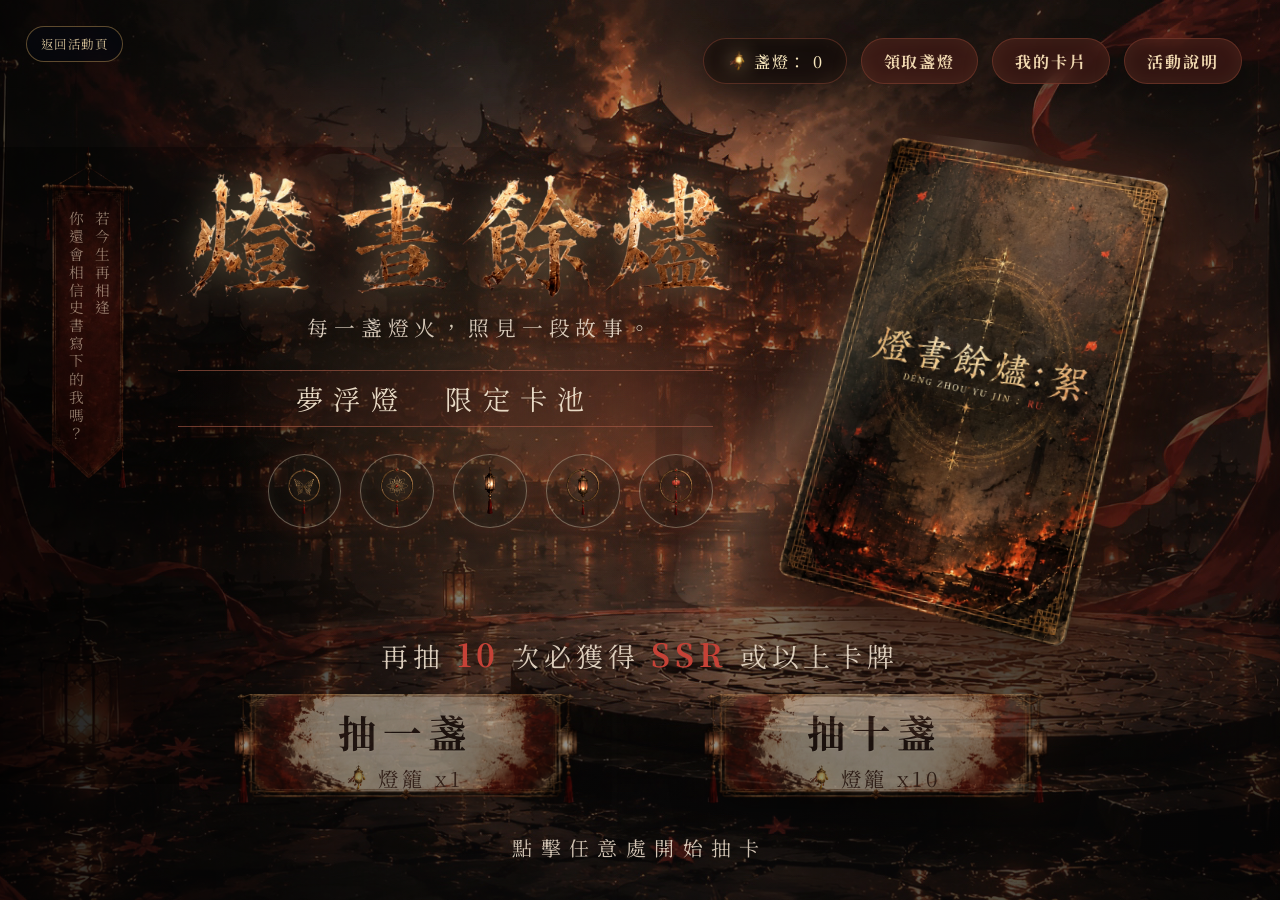
==== summon.html @ f9e7a2b7 "Update" ====
<!doctype html>
<html lang="zh-Hant">
<head>
  <meta charset="UTF-8">
  <meta name="viewport" content="width=device-width, initial-scale=1.0">
  <meta name="description" content="《燈晝餘燼:絮》限時抽卡活動。輸入活動序號，點燃寶石，召喚燈晝卡牌。">
  <title>限時召喚｜燈晝餘燼:絮</title>
  <link rel="icon" href="favicon.ico" type="image/x-icon">
  <link rel="preload" href="assets/bg_summon.webp" as="image" fetchpriority="high">
  <link rel="preload" href="assets/cardbg.webp" as="image">
  <link rel="preload" href="assets/card_interface/card.webp" as="image">
  <link rel="preload" href="assets/title.webp?v=2" as="image">
  <link rel="stylesheet" href="summon.css">
</head>
<body>
  <main class="summon-page">
    <a class="summon-back" href="index.html">返回活動頁</a>

    <section class="summon-layout" aria-labelledby="summon-title">
      <header class="summon-header">
        <div class="summon-top-actions">
          <div class="gem-counter" aria-live="polite">
            <img src="assets/icon_light.webp" alt="">
            <span>盞燈：</span>
            <strong data-gems>0</strong>
          </div>
          <button class="info-pill" type="button" data-modal-open="code">領取盞燈</button>
          <button class="info-pill" type="button" data-modal-open="cards">我的卡片</button>
          <button class="info-pill" type="button" data-modal-open="rules">活動說明</button>
        </div>
      </header>

      <section class="summon-main-visual card-pool" aria-label="夢浮燈限定卡池">
        <div class="pool-flag" aria-hidden="true">
          <img src="assets/card_interface/flag.webp" alt="">
          <span>若今生再相逢<br>你還會相信史書寫下的我嗎？</span>
        </div>
        <div class="pool-copy">
          <h1 id="summon-title"> <img src="assets/title.webp?v=2" alt="燈晝餘燼絮"></h1>
          <p class="pool-subtitle">每一盞燈火，照見一段故事。</p>
          <p class="pool-type">夢浮燈　限定卡池</p>
          <div class="pool-icons" aria-hidden="true">
            <span><img src="assets/card_interface/icon_01.webp" alt=""></span>
            <span><img src="assets/card_interface/icon_02.webp" alt=""></span>
            <span><img src="assets/card_interface/icon_03.webp" alt=""></span>
            <span><img src="assets/card_interface/icon_04.webp" alt=""></span>
            <span><img src="assets/card_interface/icon_05.webp" alt=""></span>
          </div>
        </div>
        <div class="pool-card-preview" aria-hidden="true">
          <img src="assets/card_interface/card.webp" alt="">
        </div>
        <div class="pool-action-area">
          <p class="pool-pity">再抽 <strong>10</strong> 次必獲得 <strong>SSR</strong> 或以上卡牌</p>
          <div class="summon-actions">
            <button class="draw-button draw-one" type="button" data-draw="1">
              <span>抽一盞</span>
              <small><img src="assets/icon_light.webp" alt=""> 燈籠 x1</small>
            </button>
            <button class="draw-button draw-ten" type="button" data-draw="10">
              <span>抽十盞</span>
              <small><img src="assets/icon_light.webp" alt=""> 燈籠 x10</small>
            </button>
          </div>
          <p class="pool-hint">點擊任意處開始抽卡</p>
        </div>
      </section>

    </section>
  </main>

  <section class="summon-modal summon-control-card" data-modal="code" aria-label="序號兌換" hidden>
    <button class="summon-modal-backdrop" type="button" data-modal-close aria-label="關閉序號兌換"></button>
    <div class="summon-modal-panel">
      <button class="summon-modal-close" type="button" data-modal-close aria-label="關閉">×</button>
      <form class="code-form" data-code-form>
        <label for="serial-code">輸入序號領取盞燈</label>
        <div class="code-row">
          <input id="serial-code" name="serial-code" type="text" autocomplete="off" placeholder="請輸入序號">
          <button type="submit">領取</button>
        </div>
        <p class="code-message" data-code-message>每組序號僅限使用一次，成功領取後將發送盞燈至帳號。</p>
      </form>
    </div>
  </section>

  <section class="summon-modal result-section" data-modal="cards" aria-label="我的卡片" hidden>
    <button class="summon-modal-backdrop" type="button" data-modal-close aria-label="關閉我的卡片"></button>
    <div class="summon-modal-panel summon-modal-panel-wide">
      <button class="summon-modal-close" type="button" data-modal-close aria-label="關閉">×</button>
      <div class="result-heading">
        <p class="summon-eyebrow">我的卡片</p>
        <span data-card-count>已抽 0/20 張</span>
      </div>
      <div class="record-tabs" role="tablist" aria-label="抽卡紀錄日期">
        <button class="record-tab is-active" type="button" role="tab" aria-selected="true" data-result-tab="day1">7/25 抽卡紀錄</button>
        <button class="record-tab" type="button" role="tab" aria-selected="false" data-result-tab="day2">7/26 抽卡紀錄</button>
      </div>
      <div class="result-grid" data-results></div>
    </div>
  </section>

  <section class="summon-modal rate-section" id="summon-rules" data-modal="rules" aria-label="活動說明" hidden>
    <button class="summon-modal-backdrop" type="button" data-modal-close aria-label="關閉活動說明"></button>
    <div class="summon-modal-panel summon-modal-panel-wide">
      <button class="summon-modal-close" type="button" data-modal-close aria-label="關閉">×</button>
      <div class="rules-panel">
        <h2>活動說明</h2>
        <ol>
          <li>活動時間內使用盞燈進行抽卡，有機會獲得各種角色卡片。</li>
          <li>每抽一次消耗 100 盞燈，連抽 10 次消耗 1000 盞燈。</li>
          <li>每組序號僅限使用一次，兩天共可領取 2000 盞燈。</li>
        </ol>
      </div>
      <p class="rule-footnote"><img src="assets/icon_light.webp" alt=""> 活動結束後，卡片會消失，請記得下載收藏喔！</p>
    </div>
  </section>

  <div class="gem-burst" data-gem-burst hidden>
    <div class="gem-burst-backdrop"></div>
    <div class="gem-burst-panel">
      <span class="gem-core"></span>
      <strong>+1000</strong>
      <p>寶石注入完成</p>
    </div>
  </div>

  <div class="draw-cinematic" data-cinematic hidden>
    <div class="cinematic-backdrop"></div>
    <div class="cinematic-stage">
      <video class="cinematic-effect-video" data-cinematic-video muted playsinline preload="auto"></video>
      <div class="cinematic-sigil" aria-hidden="true">
        <span class="sigil-ring ring-one"></span>
        <span class="sigil-ring ring-two"></span>
        <span class="sigil-ring ring-three"></span>
        <span class="sigil-mark mark-one">燈</span>
        <span class="sigil-mark mark-two">晝</span>
        <span class="sigil-mark mark-three">餘</span>
        <span class="sigil-mark mark-four">燼</span>
        <span class="sigil-core"></span>
      </div>
      <div class="cinematic-card-track" data-cinematic-cards></div>
      <div class="cinematic-final-card" data-cinematic-final aria-hidden="true"></div>
      <p data-cinematic-text>召令燃起，卡影將現。</p>
    </div>
  </div>

  <script src="summon.js"></script>
</body>
</html>
---- summon.css ----
@import url("https://fonts.googleapis.com/css2?family=Noto+Serif+TC:wght@400;500;600;700;900&family=Shippori+Mincho:wght@500;600&display=swap");

:root {
  --ink: #070606;
  --paper: #efe4cf;
  --muted: rgba(239, 228, 207, 0.68);
  --gold: #d7b06c;
  --violet: #b695ff;
  --red: #a92922;
  --line: rgba(215, 176, 108, 0.28);
  --serif: "Noto Serif TC", "Songti TC", "STSong", serif;
}

* {
  box-sizing: border-box;
}

html {
  scroll-behavior: smooth;
  height: 100%;
}

body {
  margin: 0;
  height: 100%;
  overflow: hidden;
  color: var(--paper);
  background: var(--ink);
  font-family: var(--serif);
}

button,
input {
  font: inherit;
}

button {
  border: 0;
}

a {
  color: inherit;
  text-decoration: none;
}

.summon-page {
  min-height: 100svh;
  overflow: hidden;
  background:
    radial-gradient(circle at 18% 42%, rgba(164, 118, 255, 0.18), transparent 28%),
    radial-gradient(circle at 82% 18%, rgba(255, 223, 166, 0.16), transparent 22%),
    radial-gradient(circle at 50% 18%, rgba(215, 176, 108, 0.18), transparent 32%),
    linear-gradient(135deg, rgba(20, 12, 34, 0.96), rgba(6, 5, 12, 1) 56%, rgba(31, 13, 23, 0.96));
}

.summon-hero {
  position: relative;
  display: grid;
  grid-template-columns: minmax(280px, 1.15fr) minmax(320px, 0.85fr);
  gap: clamp(34px, 7vw, 110px);
  align-items: center;
  min-height: 620px;
  padding: 96px 8vw 70px;
  isolation: isolate;
}

.summon-hero::before {
  content: "";
  position: absolute;
  inset: 0;
  z-index: -1;
  background:
    radial-gradient(circle at 18% 72%, rgba(190, 150, 255, 0.28), transparent 20%),
    radial-gradient(circle at 82% 28%, rgba(255, 222, 166, 0.2), transparent 18%),
    linear-gradient(90deg, rgba(5, 5, 12, 0.78), rgba(25, 18, 38, 0.3), rgba(5, 5, 12, 0.82)),
    url("assets/bg_preview.webp") center / cover no-repeat;
  opacity: 0.74;
}

.summon-back {
  position: absolute;
  top: 28px;
  left: 8vw;
  color: rgba(239, 228, 207, 0.74);
  font-size: 0.82rem;
  letter-spacing: 0.16em;
}

.summon-eyebrow {
  margin: 0 0 18px;
  color: var(--gold);
  font-size: 0.76rem;
  font-weight: 700;
  letter-spacing: 0.28em;
}

.summon-copy h1 {
  margin: 0;
  color: #f3d49d;
  font-size: clamp(4rem, 11vw, 9.5rem);
  font-weight: 500;
  line-height: 0.95;
  letter-spacing: 0.14em;
  text-shadow: 0 0 34px rgba(215, 176, 108, 0.22), 0 12px 44px rgba(0, 0, 0, 0.62);
}

.summon-lead {
  max-width: 620px;
  margin: 34px 0 0;
  color: rgba(239, 228, 207, 0.82);
  font-size: clamp(1rem, 1.5vw, 1.24rem);
  line-height: 2;
  letter-spacing: 0.12em;
}

.summon-panel,
.rate-section article,
.result-section {
  border: 1px solid var(--line);
  background: rgba(7, 6, 5, 0.72);
  box-shadow: inset 0 0 28px rgba(215, 176, 108, 0.06), 0 24px 64px rgba(0, 0, 0, 0.34);
}

.summon-panel {
  padding: 28px;
  backdrop-filter: blur(10px);
}

.summon-status,
.code-message,
.pity-note {
  color: var(--muted);
  font-size: 0.82rem;
  line-height: 1.8;
  letter-spacing: 0.1em;
}

.gem-counter {
  display: flex;
  align-items: baseline;
  justify-content: space-between;
  gap: 16px;
  margin: 24px 0;
  padding: 18px 20px;
  border: 1px solid rgba(215, 176, 108, 0.22);
  background: rgba(169, 41, 34, 0.18);
}

.gem-counter span {
  color: var(--gold);
  letter-spacing: 0.24em;
}

.gem-counter strong {
  color: #f4d69a;
  font-size: clamp(2.3rem, 5vw, 4rem);
  font-weight: 500;
  font-variant-numeric: tabular-nums;
}

.code-form label {
  display: block;
  margin-bottom: 10px;
  color: var(--gold);
  font-size: 0.82rem;
  letter-spacing: 0.18em;
}

.code-row {
  display: flex;
  gap: 10px;
}

.code-row input {
  min-width: 0;
  flex: 1;
  height: 46px;
  padding: 0 14px;
  color: var(--paper);
  border: 1px solid rgba(239, 228, 207, 0.18);
  background: rgba(0, 0, 0, 0.42);
  outline: 0;
}

.code-row input:focus {
  border-color: rgba(215, 176, 108, 0.68);
  box-shadow: 0 0 0 3px rgba(215, 176, 108, 0.1);
}

.code-row button,
.draw-button,
.card-close {
  color: #f6e8ce;
  cursor: pointer;
  border: 1px solid rgba(215, 176, 108, 0.42);
  background:
    radial-gradient(circle at 50% 0%, rgba(255, 215, 134, 0.18), transparent 42%),
    rgba(169, 41, 34, 0.72);
  transition: transform 180ms ease, border-color 180ms ease, box-shadow 180ms ease;
}

.code-row button {
  min-width: 118px;
  height: 46px;
}

.code-row button:hover,
.draw-button:hover,
.card-close:hover {
  transform: translateY(-2px);
  border-color: rgba(246, 211, 154, 0.82);
  box-shadow: 0 0 28px rgba(215, 176, 108, 0.22);
}

.summon-stage {
  position: relative;
  display: grid;
  justify-items: center;
  padding: 70px 8vw 50px;
  text-align: center;
  isolation: isolate;
}

.summon-stage::before {
  content: "";
  position: absolute;
  inset: 14px 4vw auto;
  z-index: -1;
  height: 72%;
  border-radius: 46px;
  background:
    radial-gradient(circle at 22% 32%, rgba(191, 155, 255, 0.16), transparent 26%),
    radial-gradient(circle at 78% 48%, rgba(255, 232, 180, 0.12), transparent 24%),
    linear-gradient(90deg, rgba(24, 13, 38, 0.18), rgba(5, 4, 8, 0.36), rgba(24, 13, 38, 0.18));
  filter: blur(0.2px);
}

.summon-orb {
  position: relative;
  display: grid;
  place-items: center;
  width: clamp(180px, 24vw, 280px);
  height: clamp(180px, 24vw, 280px);
  border: 1px solid rgba(215, 176, 108, 0.32);
  border-radius: 50%;
  background:
    radial-gradient(circle, rgba(248, 236, 255, 0.34), rgba(182, 149, 255, 0.2) 28%, rgba(169, 41, 34, 0.18) 52%, rgba(0, 0, 0, 0.32) 70%);
  box-shadow: 0 0 70px rgba(182, 149, 255, 0.28), 0 0 48px rgba(215, 176, 108, 0.2), inset 0 0 44px rgba(0, 0, 0, 0.42);
}

.summon-orb::before,
.summon-orb::after {
  content: "";
  position: absolute;
  inset: 12%;
  border: 1px solid rgba(215, 176, 108, 0.3);
  border-radius: 50%;
  animation: orb-spin 12s linear infinite;
}

.summon-orb::after {
  inset: 22%;
  animation-duration: 8s;
  animation-direction: reverse;
}

.summon-orb span {
  width: 44%;
  height: 44%;
  background: url("assets/icon_light.webp") center / contain no-repeat;
  filter: drop-shadow(0 0 24px rgba(243, 205, 135, 0.7));
}

@keyframes orb-spin {
  to { transform: rotate(360deg); }
}

.summon-actions {
  display: flex;
  flex-wrap: wrap;
  justify-content: center;
  gap: clamp(18px, 4vw, 54px);
  margin: 34px 0 14px;
  display: flex;
  flex-wrap: nowrap;
  justify-content: center;
}

.draw-button {
  position: relative;
  min-width: min(340px, 42vw);
  min-height: 92px;
  padding: 14px 34px 16px;
  overflow: hidden;
  color: rgba(37, 26, 44, 0.86);
  border: 1px solid rgba(255, 245, 218, 0.78);
  border-radius: 22px;
  background:
    linear-gradient(90deg, transparent, rgba(255, 255, 255, 0.42), transparent),
    linear-gradient(135deg, rgba(215, 199, 255, 0.94), rgba(245, 224, 255, 0.9) 45%, rgba(237, 206, 180, 0.94));
  box-shadow:
    0 0 0 1px rgba(99, 70, 128, 0.38) inset,
    0 0 22px rgba(213, 185, 255, 0.35),
    0 18px 52px rgba(0, 0, 0, 0.34);
  letter-spacing: 0.12em;
}

.draw-button::before,
.draw-button::after {
  content: "";
  position: absolute;
  top: 50%;
  width: 18px;
  height: 18px;
  border: 1px solid rgba(255, 249, 226, 0.92);
  background: rgba(255, 255, 255, 0.4);
  box-shadow: 0 0 18px rgba(255, 250, 225, 0.9);
  transform: translateY(-50%) rotate(45deg);
}

.draw-button::before {
  left: -9px;
}

.draw-button::after {
  right: -9px;
}

.draw-button span {
  position: relative;
  z-index: 1;
  display: block;
  color: rgba(54, 38, 62, 0.9);
  font-size: clamp(1.45rem, 3.2vw, 2.2rem);
  font-weight: 600;
  line-height: 1.15;
  text-shadow: 0 1px 0 rgba(255, 255, 255, 0.42);
}

.draw-button small {
  position: relative;
  z-index: 1;
  display: inline-flex;
  align-items: center;
  justify-content: center;
  gap: 8px;
  margin-top: 8px;
  color: rgba(54, 38, 62, 0.74);
  font-size: 0.9rem;
}

.draw-button small img {
  width: 18px;
  height: 18px;
  object-fit: contain;
  filter: drop-shadow(0 0 8px rgba(255, 230, 170, 0.8));
}

.draw-button:disabled,
.code-row button:disabled {
  cursor: not-allowed;
  filter: grayscale(0.8) brightness(0.75);
  transform: none;
}

.result-section {
  width: min(1180px, 92vw);
  margin: 0 auto 72px;
  padding: 28px;
}

.result-heading {
  display: flex;
  align-items: center;
  justify-content: space-between;
  gap: 20px;
  margin-bottom: 24px;
}

.result-grid {
  display: grid;
  grid-template-columns: repeat(auto-fit, minmax(220px, 1fr));
  gap: 22px;
  min-height: 156px;
}

.result-grid:empty::before {
  content: "尚未召喚。";
  color: rgba(239, 228, 207, 0.48);
  letter-spacing: 0.14em;
}

.summon-card {
  position: relative;
  display: grid;
  grid-template-rows: auto auto auto;
  gap: 12px;
  min-height: 0;
  padding: 14px 14px 18px;
  overflow: hidden;
  border: 1px solid rgba(239, 228, 207, 0.16);
  background:
    radial-gradient(circle at 50% 18%, var(--card-glow), transparent 46%),
    linear-gradient(160deg, rgba(18, 12, 9, 0.96), rgba(4, 4, 4, 0.96));
  box-shadow: inset 0 0 26px rgba(255, 255, 255, 0.06), 0 20px 44px rgba(0, 0, 0, 0.32), 0 0 28px var(--card-glow);
  animation: card-reveal 620ms cubic-bezier(0.22, 1, 0.36, 1) both;
}

.summon-card::before {
  content: "";
  position: absolute;
  inset: 12px;
  border: 1px solid rgba(215, 176, 108, 0.18);
  pointer-events: none;
}

.card-art {
  position: relative;
  z-index: 1;
  display: grid;
  place-items: center;
  width: 100%;
  aspect-ratio: 2 / 3;
  overflow: hidden;
  border: 1px solid rgba(239, 228, 207, 0.2);
  background:
    radial-gradient(circle at 50% 35%, var(--card-glow), transparent 46%),
    rgba(5, 4, 8, 0.72);
  box-shadow: inset 0 0 26px rgba(255, 255, 255, 0.05);
}

.card-art img {
  display: block;
  width: 100%;
  height: 100%;
  object-fit: contain;
  filter: drop-shadow(0 0 14px var(--card-glow));
}

.card-rarity {
  position: relative;
  z-index: 1;
  color: var(--rarity-color);
  font-size: 1.2rem;
  font-weight: 700;
  letter-spacing: 0.2em;
}

.card-name {
  position: relative;
  z-index: 1;
  margin: 0;
  color: #f5e4be;
  font-size: 1.25rem;
  line-height: 1.45;
  letter-spacing: 0.1em;
}

.card-title {
  position: relative;
  z-index: 1;
  color: rgba(239, 228, 207, 0.64);
  font-size: 0.78rem;
  line-height: 1.7;
  letter-spacing: 0.08em;
}

.summon-card.rare-usr,
.summon-card.rare-ur,
.summon-card.rare-ssr {
  animation-name: card-reveal-premium;
}

@keyframes card-reveal {
  from {
    opacity: 0;
    transform: rotateY(70deg) translateY(16px) scale(0.92);
  }
  to {
    opacity: 1;
    transform: rotateY(0) translateY(0) scale(1);
  }
}

@keyframes card-reveal-premium {
  0% {
    opacity: 0;
    filter: brightness(2.2);
    transform: rotateY(78deg) translateY(20px) scale(0.9);
  }
  62% {
    opacity: 1;
    filter: brightness(2.8);
    transform: rotateY(0) translateY(-6px) scale(1.06);
  }
  100% {
    filter: brightness(1);
    transform: rotateY(0) translateY(0) scale(1);
  }
}

.rate-section {
  width: min(980px, 92vw);
  margin: 0 auto 86px;
}

.rate-section h2 {
  color: #f3d49d;
  font-weight: 500;
  letter-spacing: 0.16em;
  text-align: center;
}

.rate-grid {
  display: grid;
  grid-template-columns: 1fr 1fr;
  gap: 20px;
}

.rate-section article {
  padding: 22px;
}

.rate-section h3 {
  margin: 0 0 16px;
  color: var(--gold);
  font-weight: 500;
  letter-spacing: 0.16em;
}

.rate-section p {
  margin: 8px 0;
  color: rgba(239, 228, 207, 0.72);
  font-size: 0.86rem;
  letter-spacing: 0.08em;
}

.gem-burst[hidden],
.draw-cinematic[hidden] {
  display: none;
}

.gem-burst,
.draw-cinematic {
  position: fixed;
  inset: 0;
  z-index: 200;
  display: grid;
  place-items: center;
  padding: 24px;
}

.gem-burst-backdrop,
.cinematic-backdrop {
  position: absolute;
  inset: 0;
  background:
    radial-gradient(circle at 24% 52%, rgba(178, 130, 255, 0.26), transparent 24%),
    radial-gradient(circle at 76% 32%, rgba(255, 225, 176, 0.2), transparent 18%),
    rgba(10, 8, 20, 0.86);
  backdrop-filter: blur(7px);
}

.gem-burst-panel,
.cinematic-stage {
  position: relative;
  display: grid;
  place-items: center;
  text-align: center;
}

.gem-burst-panel {
  min-width: min(360px, 100%);
  padding: 42px 34px;
  border: 1px solid rgba(215, 176, 108, 0.42);
  background: rgba(8, 6, 5, 0.92);
  animation: burst-in 1500ms ease both;
}

.gem-core {
  width: 86px;
  height: 86px;
  border-radius: 38% 62% 48% 52%;
  background: linear-gradient(135deg, #fff8ca, #f6c251 48%, #d6482b);
  box-shadow: 0 0 54px rgba(246, 194, 81, 0.7);
  transform: rotate(45deg);
}

.gem-burst-panel strong {
  margin-top: 22px;
  color: #f5d78d;
  font-size: 4rem;
  font-weight: 500;
}

.gem-burst-panel p,
.cinematic-stage p {
  color: rgba(239, 228, 207, 0.78);
  letter-spacing: 0.16em;
}

.cinematic-stage {
  width: min(1080px, 94vw);
  min-height: min(720px, 92svh);
  padding: clamp(22px, 4vw, 48px);
  overflow: hidden;
  border: 1px solid rgba(226, 206, 255, 0.24);
  background:
    radial-gradient(circle at 50% 46%, rgba(224, 198, 255, 0.24), transparent 22%),
    radial-gradient(circle at 50% 56%, rgba(170, 38, 28, 0.24), transparent 42%),
    linear-gradient(160deg, rgba(20, 12, 36, 0.92), rgba(2, 2, 8, 0.96));
  box-shadow: 0 0 90px rgba(182, 149, 255, 0.24), 0 0 70px rgba(215, 176, 108, 0.16), inset 0 0 80px rgba(0, 0, 0, 0.64);
  perspective: 1400px;
  animation: cinematic-stage-in 520ms ease both;
}

.cinematic-stage::before,
.cinematic-stage::after {
  content: "";
  position: absolute;
  inset: -18%;
  pointer-events: none;
}

.cinematic-stage::before {
  background:
    radial-gradient(circle at 10% 20%, rgba(255, 255, 255, 0.72) 0 1px, transparent 2px),
    radial-gradient(circle at 74% 28%, rgba(255, 232, 190, 0.72) 0 1px, transparent 2px),
    radial-gradient(circle at 30% 78%, rgba(208, 176, 255, 0.72) 0 1px, transparent 2px),
    conic-gradient(from 0deg, transparent 0 18deg, rgba(203, 170, 255, 0.22) 19deg 21deg, transparent 22deg 44deg),
    radial-gradient(circle, transparent 48%, rgba(215, 176, 108, 0.2) 49%, transparent 51%);
  background-size: 220px 220px, 280px 280px, 190px 190px, auto, auto;
  mix-blend-mode: screen;
  opacity: 0.5;
  animation: stage-light-spin 9s linear infinite;
}

.cinematic-stage::after {
  background:
    radial-gradient(circle at 18% 78%, rgba(255, 123, 58, 0.28), transparent 18%),
    radial-gradient(circle at 78% 22%, rgba(255, 222, 144, 0.24), transparent 20%),
    linear-gradient(90deg, transparent, rgba(255, 230, 172, 0.16), transparent);
  opacity: 0;
  animation: stage-flare 4600ms ease both;
}

.cinematic-sigil {
  position: absolute;
  top: 50%;
  left: 50%;
  width: min(520px, 82vw);
  aspect-ratio: 1;
  border-radius: 50%;
  transform: translate(-50%, -50%) rotateX(66deg);
  transform-style: preserve-3d;
  filter: drop-shadow(0 0 28px rgba(246, 194, 81, 0.36));
  animation: sigil-rise 4200ms cubic-bezier(0.2, 0.8, 0.2, 1) both;
}

.sigil-ring,
.sigil-core,
.sigil-mark {
  position: absolute;
  display: grid;
  place-items: center;
}

.sigil-ring {
  inset: 0;
  border-radius: 50%;
  border: 1px solid rgba(246, 207, 133, 0.54);
  background:
    repeating-conic-gradient(from 0deg, rgba(246, 207, 133, 0.32) 0 3deg, transparent 3deg 14deg),
    radial-gradient(circle, transparent 57%, rgba(246, 207, 133, 0.16) 58%, transparent 63%);
  animation: sigil-spin 8s linear infinite;
}

.ring-two {
  inset: 12%;
  animation-duration: 5.5s;
  animation-direction: reverse;
}

.ring-three {
  inset: 24%;
  opacity: 0.76;
  animation-duration: 4.2s;
}

.sigil-core {
  inset: 38%;
  border-radius: 50%;
  background: radial-gradient(circle, rgba(255, 244, 202, 0.96), rgba(246, 183, 72, 0.48) 42%, transparent 70%);
  box-shadow: 0 0 64px rgba(255, 216, 128, 0.74);
  animation: sigil-core-pulse 1300ms ease-in-out infinite;
}

.sigil-mark {
  width: 42px;
  height: 42px;
  color: rgba(255, 234, 182, 0.9);
  font-size: 1.05rem;
  border: 1px solid rgba(215, 176, 108, 0.42);
  border-radius: 50%;
  background: rgba(6, 3, 2, 0.7);
  box-shadow: 0 0 24px rgba(215, 176, 108, 0.26);
}

.mark-one { top: 2%; left: 50%; transform: translateX(-50%); }
.mark-two { top: 50%; right: 2%; transform: translateY(-50%); }
.mark-three { bottom: 2%; left: 50%; transform: translateX(-50%); }
.mark-four { top: 50%; left: 2%; transform: translateY(-50%); }

.cinematic-card-track {
  position: relative;
  z-index: 2;
  display: flex;
  align-items: center;
  justify-content: center;
  gap: clamp(10px, 1.8vw, 18px);
  width: 100%;
  min-height: min(500px, 66svh);
  max-width: 980px;
  margin: 24px auto 10px;
  transform-style: preserve-3d;
  animation: cinematic-track-finale-fade 3900ms ease both;
}

.cinematic-card-track.is-ten {
  gap: 0;
}

.cinematic-reveal-card {
  position: relative;
  flex: 0 0 clamp(142px, 16vw, 215px);
  height: clamp(230px, 28vw, 356px);
  margin-inline: clamp(-38px, -3vw, -20px);
  border-radius: 18px;
  transform-style: preserve-3d;
  animation: summon-card-flight 4200ms cubic-bezier(0.2, 0.8, 0.22, 1) both;
  animation-delay: var(--reveal-delay, 0ms);
}

.cinematic-card-track.is-ten .cinematic-reveal-card:nth-child(1) { --fan-x: -68px; --fan-y: 34px; --fan-rotate: -18deg; --fan-z: 1; }
.cinematic-card-track.is-ten .cinematic-reveal-card:nth-child(2) { --fan-x: -48px; --fan-y: 12px; --fan-rotate: -13deg; --fan-z: 2; }
.cinematic-card-track.is-ten .cinematic-reveal-card:nth-child(3) { --fan-x: -26px; --fan-y: -7px; --fan-rotate: -8deg; --fan-z: 3; }
.cinematic-card-track.is-ten .cinematic-reveal-card:nth-child(4) { --fan-x: -10px; --fan-y: -22px; --fan-rotate: -4deg; --fan-z: 4; }
.cinematic-card-track.is-ten .cinematic-reveal-card:nth-child(5) { --fan-x: 0px; --fan-y: -42px; --fan-rotate: 0deg; --fan-z: 8; --fan-scale: 1.16; }
.cinematic-card-track.is-ten .cinematic-reveal-card:nth-child(6) { --fan-x: 10px; --fan-y: -22px; --fan-rotate: 4deg; --fan-z: 7; }
.cinematic-card-track.is-ten .cinematic-reveal-card:nth-child(7) { --fan-x: 26px; --fan-y: -7px; --fan-rotate: 8deg; --fan-z: 6; }
.cinematic-card-track.is-ten .cinematic-reveal-card:nth-child(8) { --fan-x: 48px; --fan-y: 12px; --fan-rotate: 13deg; --fan-z: 5; }
.cinematic-card-track.is-ten .cinematic-reveal-card:nth-child(9) { --fan-x: 68px; --fan-y: 34px; --fan-rotate: 18deg; --fan-z: 4; }
.cinematic-card-track.is-ten .cinematic-reveal-card:nth-child(10) { --fan-x: 0px; --fan-y: 86px; --fan-rotate: 0deg; --fan-z: 0; --fan-scale: 0.82; }

.cinematic-reveal-card::before,
.cinematic-reveal-card::after {
  content: "";
  position: absolute;
  inset: 0;
  z-index: 0;
  backface-visibility: hidden;
  border-radius: inherit;
}

.cinematic-reveal-card::before {
  border: 1px solid rgba(225, 206, 255, 0.72);
  background:
    radial-gradient(circle at 50% 34%, rgba(255, 246, 224, 0.96), rgba(207, 175, 255, 0.72) 24%, rgba(76, 48, 108, 0.88) 58%, rgba(9, 5, 18, 0.96)),
    linear-gradient(145deg, rgba(255, 244, 208, 0.25), transparent 45%);
  box-shadow: 0 0 42px rgba(206, 174, 255, 0.64), inset 0 0 34px rgba(255, 235, 170, 0.18);
}

.cinematic-reveal-card::after {
  display: grid;
  place-items: center;
  padding: 18px 12px;
  color: #f8e7bd;
  border: 1px solid var(--rarity-color);
  background:
    linear-gradient(135deg, rgba(255, 255, 255, 0.18), transparent 18%, transparent 74%, rgba(255, 255, 255, 0.12)),
    linear-gradient(180deg, rgba(4, 4, 8, 0.04), rgba(4, 4, 8, 0.78)),
    var(--card-image) center top / cover no-repeat,
    radial-gradient(circle at 50% 24%, var(--card-glow), transparent 45%),
    linear-gradient(160deg, rgba(20, 11, 24, 0.98), rgba(3, 3, 8, 0.98));
  box-shadow: 0 0 54px var(--card-glow), 0 0 34px rgba(199, 166, 255, 0.36), inset 0 0 28px rgba(255, 255, 255, 0.05);
  transform: rotateY(180deg);
}

.cinematic-card-face {
  position: absolute;
  inset: 0;
  z-index: 1;
  display: grid;
  align-content: space-between;
  justify-items: center;
  gap: 10px;
  padding: 16px 12px 18px;
  text-align: center;
  transform: rotateY(180deg);
  backface-visibility: hidden;
}

.cinematic-card-face::before,
.cinematic-card-face::after {
  content: "";
  position: absolute;
  inset: 8px;
  border: 1px solid rgba(250, 238, 255, 0.28);
  border-radius: 12px;
  pointer-events: none;
}

.cinematic-card-face::after {
  inset: 15px;
  border-color: rgba(255, 234, 178, 0.24);
  clip-path: polygon(0 0, 34% 0, 34% 2px, 66% 2px, 66% 0, 100% 0, 100% 100%, 66% 100%, 66% calc(100% - 2px), 34% calc(100% - 2px), 34% 100%, 0 100%);
}

.cinematic-card-face strong {
  justify-self: start;
  color: var(--rarity-color);
  font-size: clamp(1.08rem, 2.2vw, 1.72rem);
  letter-spacing: 0.18em;
  text-shadow: 0 0 16px var(--card-glow);
}

.cinematic-card-image {
  display: block;
  min-height: clamp(74px, 11vw, 142px);
}

.cinematic-card-face b {
  color: #f8e7bd;
  font-size: clamp(1rem, 1.85vw, 1.4rem);
  font-weight: 500;
  line-height: 1.5;
  letter-spacing: 0.08em;
  text-shadow: 0 0 18px rgba(0, 0, 0, 0.82), 0 0 16px var(--card-glow);
}

.cinematic-card-face span {
  color: rgba(239, 228, 207, 0.64);
  font-size: 0.72rem;
  letter-spacing: 0.08em;
}

.cinematic-stage p {
  position: relative;
  z-index: 2;
  margin: 12px 0 0;
  text-shadow: 0 0 18px rgba(246, 194, 81, 0.28);
  animation: cinematic-text-finale 3900ms ease both;
}

.cinematic-final-card {
  position: absolute;
  inset: 0;
  z-index: 4;
  display: grid;
  place-items: center;
  pointer-events: none;
  perspective: 1400px;
}

.cinematic-final-card::before {
  content: "";
  position: absolute;
  width: min(460px, 78vw);
  aspect-ratio: 1;
  border-radius: 50%;
  background:
    radial-gradient(circle, rgba(var(--summon-accent), 0.86), rgba(var(--summon-main), 0.48) 28%, transparent 68%);
  filter: blur(18px);
  opacity: 0;
  animation: cinematic-final-light 3900ms ease both;
}

.cinematic-final-card-inner {
  position: relative;
  display: grid;
  grid-template-rows: 1fr auto auto auto;
  gap: 6px;
  width: clamp(190px, 24vw, 330px);
  min-height: clamp(310px, 38vw, 520px);
  padding: 12px 12px 18px;
  overflow: hidden;
  border: 1px solid var(--rarity-color);
  border-radius: 20px;
  background:
    radial-gradient(circle at 50% 24%, var(--card-glow), transparent 44%),
    linear-gradient(180deg, rgba(8, 7, 10, 0.18), rgba(3, 3, 6, 0.9)),
    #050506;
  box-shadow:
    0 0 88px rgba(var(--summon-main), calc(var(--summon-flare) * 0.72)),
    0 0 42px var(--card-glow),
    inset 0 0 28px rgba(255, 255, 255, 0.08);
  transform-style: preserve-3d;
  animation: cinematic-final-card-rise 3900ms cubic-bezier(0.2, 0.82, 0.2, 1) both;
}

.cinematic-final-card-inner::before,
.cinematic-final-card-inner::after {
  content: "";
  position: absolute;
  pointer-events: none;
}

.cinematic-final-card-inner::before {
  inset: 10px;
  z-index: 2;
  border: 1px solid rgba(255, 242, 210, 0.34);
  border-radius: 14px;
}

.cinematic-final-card-inner::after {
  inset: -30%;
  z-index: 3;
  background: linear-gradient(115deg, transparent 0 42%, rgba(255, 255, 255, 0.72) 48%, transparent 56% 100%);
  mix-blend-mode: screen;
  transform: translateX(-45%);
  animation: cinematic-final-shine 3900ms ease both;
}

.cinematic-final-card-inner img {
  position: relative;
  z-index: 1;
  width: 100%;
  height: 100%;
  min-height: 0;
  object-fit: contain;
  filter: drop-shadow(0 0 18px var(--card-glow));
}

.cinematic-final-card-inner strong {
  position: absolute;
  z-index: 4;
  top: 18px;
  left: 18px;
  color: var(--rarity-color);
  font-size: clamp(1.25rem, 2.6vw, 2rem);
  letter-spacing: 0.18em;
  text-shadow: 0 0 18px var(--card-glow), 0 2px 8px rgba(0, 0, 0, 0.78);
}

.cinematic-final-card-inner b,
.cinematic-final-card-inner span {
  position: relative;
  z-index: 4;
  text-align: center;
  text-shadow: 0 0 16px rgba(0, 0, 0, 0.86), 0 0 18px var(--card-glow);
}

.cinematic-final-card-inner b {
  color: #f8e7bd;
  font-size: clamp(1.05rem, 2vw, 1.5rem);
  font-weight: 500;
  line-height: 1.35;
}

.cinematic-final-card-inner span {
  color: rgba(239, 228, 207, 0.72);
  font-size: 0.82rem;
  letter-spacing: 0.12em;
}

@keyframes burst-in {
  0% {
    opacity: 0;
    transform: translateY(22px) scale(0.88);
  }
  32%, 82% {
    opacity: 1;
    transform: translateY(0) scale(1);
  }
  100% {
    opacity: 0;
    transform: translateY(-12px) scale(1.04);
  }
}

@keyframes cinematic-stage-in {
  0% {
    opacity: 0;
    transform: scale(0.96);
  }
  100% {
    opacity: 1;
    transform: scale(1);
  }
}

@keyframes stage-light-spin {
  to { transform: rotate(360deg); }
}

@keyframes stage-flare {
  0%, 28% { opacity: 0; transform: translateX(-28%) rotate(-8deg); }
  44% { opacity: 0.92; transform: translateX(0) rotate(0); }
  58%, 100% { opacity: 0; transform: translateX(26%) rotate(8deg); }
}

@keyframes sigil-rise {
  0% {
    opacity: 0;
    transform: translate(-50%, -42%) rotateX(72deg) scale(0.62);
  }
  20%, 78% {
    opacity: 1;
  }
  48% {
    transform: translate(-50%, -50%) rotateX(66deg) scale(1.08);
  }
  100% {
    opacity: 0;
    transform: translate(-50%, -54%) rotateX(64deg) scale(1.28);
  }
}

@keyframes sigil-spin {
  to { transform: rotate(360deg); }
}

@keyframes sigil-core-pulse {
  0%, 100% {
    opacity: 0.68;
    transform: scale(0.88);
  }
  50% {
    opacity: 1;
    transform: scale(1.18);
  }
}

@keyframes summon-card-flight {
  0% {
    opacity: 0;
    filter: brightness(3.2) blur(8px);
    z-index: var(--fan-z, 1);
    transform: translateY(90px) translateZ(-220px) rotateY(0deg) rotateZ(0deg) scale(0.5);
  }
  22% {
    opacity: 1;
    filter: brightness(4) blur(2px);
    transform: translateY(-12px) translateZ(40px) rotateY(0deg) rotateZ(0deg) scale(1.1);
  }
  38% {
    filter: brightness(5) blur(0);
    transform: translateY(0) translateZ(80px) rotateY(0deg) rotateZ(0deg) scale(1.04);
  }
  50% {
    filter: brightness(8);
    transform: translateY(0) translateZ(70px) rotateY(82deg) rotateZ(0deg) scale(1.08);
  }
  62% {
    filter: brightness(1.6);
    transform: translateY(var(--fan-y, 0)) translateX(var(--fan-x, 0)) translateZ(40px) rotateY(180deg) rotateZ(var(--fan-rotate, 0deg)) scale(calc(var(--fan-scale, 1) * 1.03));
  }
  100% {
    opacity: 1;
    filter: brightness(1);
    z-index: var(--fan-z, 1);
    transform: translateY(var(--fan-y, 0)) translateX(var(--fan-x, 0)) translateZ(0) rotateY(180deg) rotateZ(var(--fan-rotate, 0deg)) scale(var(--fan-scale, 1));
  }
}

@keyframes cinematic-track-finale-fade {
  0%, 68% {
    opacity: 1;
    filter: blur(0);
    transform: scale(1);
  }
  76%, 100% {
    opacity: 0;
    filter: blur(8px) brightness(2.2);
    transform: scale(1.12);
  }
}

@keyframes cinematic-final-light {
  0%, 58% {
    opacity: 0;
    transform: scale(0.46);
  }
  66% {
    opacity: 1;
    transform: scale(1.12);
  }
  84% {
    opacity: 0.86;
    transform: scale(0.98);
  }
  100% {
    opacity: 0;
    transform: scale(0.72) translateY(90px);
  }
}

@keyframes cinematic-final-card-rise {
  0%, 58% {
    opacity: 0;
    filter: blur(12px) brightness(4);
    transform: translateY(56px) translateZ(-180px) rotateY(-28deg) scale(0.5);
  }
  68% {
    opacity: 1;
    filter: blur(0) brightness(2.5);
    transform: translateY(-8px) translateZ(90px) rotateY(0) scale(1.12);
  }
  78%, 88% {
    opacity: 1;
    filter: brightness(1.14);
    transform: translateY(0) translateZ(0) rotateY(0) scale(1);
  }
  100% {
    opacity: 0;
    filter: blur(6px) brightness(1.6);
    transform: translateY(118px) translateZ(-120px) rotateY(0) scale(0.62);
  }
}

@keyframes cinematic-final-shine {
  0%, 64% {
    opacity: 0;
    transform: translateX(-58%) rotate(0deg);
  }
  72% {
    opacity: 0.95;
  }
  84%, 100% {
    opacity: 0;
    transform: translateX(58%) rotate(0deg);
  }
}

@keyframes cinematic-text-finale {
  0%, 62% {
    opacity: 1;
  }
  68%, 82% {
    opacity: 0;
  }
  86%, 96% {
    opacity: 1;
  }
  100% {
    opacity: 0;
  }
}

@media (max-width: 860px) {
  .summon-hero {
    grid-template-columns: 1fr;
    min-height: 0;
    padding: 92px 6vw 54px;
  }

  .summon-copy h1 {
    font-size: clamp(3.3rem, 18vw, 6.4rem);
  }

  .code-row {
    flex-direction: column;
  }

  .code-row button {
    width: 100%;
  }

  .rate-grid {
    grid-template-columns: 1fr;
  }

  .result-section {
    padding: 20px;
  }

  .cinematic-stage {
    min-height: 86svh;
  }

  .cinematic-card-track.is-ten {
    flex-wrap: wrap;
    max-width: 420px;
    min-height: 520px;
    gap: 10px;
  }

  .cinematic-reveal-card {
    flex-basis: 138px;
    height: 218px;
    margin-inline: 0;
  }

  .cinematic-card-track.is-ten .cinematic-reveal-card {
    --fan-x: 0px;
    --fan-y: 0px;
    --fan-rotate: 0deg;
    --fan-scale: 1;
  }
}

@media (max-width: 560px) {
  .summon-actions {
    flex-direction: column;
    width: 100%;
  }

  .draw-button {
    width: 100%;
  }

  .result-heading {
    align-items: flex-start;
    flex-direction: column;
  }

  .result-grid {
    grid-template-columns: 1fr;
  }

  .summon-card {
    min-height: 170px;
  }

  .draw-cinematic {
    padding: 10px;
  }

  .cinematic-stage {
    width: 100%;
    padding: 18px 12px;
  }

  .cinematic-sigil {
    width: 92vw;
  }

  .cinematic-card-track {
    gap: 8px;
  }

  .cinematic-card-track.is-ten {
    max-width: 330px;
    min-height: 510px;
  }

  .cinematic-reveal-card {
    flex-basis: 104px;
    height: 172px;
    border-radius: 12px;
  }

  .cinematic-card-face b {
    font-size: 0.72rem;
  }

  .cinematic-card-face span {
    font-size: 0.62rem;
  }

  .cinematic-card-face strong {
    font-size: 0.9rem;
  }

  .draw-button {
    min-width: 0;
  }
}

/* Poster-style summon layout */
.summon-page {
  min-height: 100svh;
  padding: clamp(12px, 2.4vw, 28px);
  background:
    linear-gradient(90deg, rgba(2, 4, 10, 0.88), rgba(8, 9, 16, 0.28) 45%, rgba(2, 4, 10, 0.88)),
    radial-gradient(circle at 22% 34%, rgba(255, 178, 86, 0.18), transparent 24%),
    url("assets/bg_summon.webp") center top / cover fixed no-repeat;
}

.summon-page::before {
  content: "";
  position: fixed;
  inset: 0;
  pointer-events: none;
}

.summon-back {
  position: fixed;
  z-index: 20;
  top: clamp(14px, 2vw, 28px);
  left: clamp(14px, 2vw, 28px);
  padding: 8px 14px;
  color: rgba(246, 222, 174, 0.86);
  border: 1px solid rgba(214, 169, 96, 0.42);
  border-radius: 999px;
  background: rgba(5, 8, 16, 0.56);
  backdrop-filter: blur(8px);
  font-size: 0.78rem;
  letter-spacing: 0.12em;
}

.summon-layout {
  position: relative;
  z-index: 1;
  width: min(1240px, 100%);
  min-height: calc(100svh - clamp(24px, 4.8vw, 56px));
  margin: 0 auto;
  overflow: hidden;
  display: flex;
  flex-direction: column;
  align-items: center;
}


.summon-layout::before {
  top: 10px;
  left: 10px;
  border-top: 1px solid;
  border-left: 1px solid;
}


.summon-header {
  display: flex;
  align-items: flex-end;
  width: 100%;
  justify-content: flex-end;
  gap: 18px;
}

.summon-brand {
  width: clamp(106px, 12vw, 180px);
  height: auto;
  object-fit: contain;
  filter: drop-shadow(0 0 18px rgba(255, 209, 132, 0.42));
}

.summon-top-actions {
  display: flex;
  flex-wrap: wrap;
  justify-content: flex-end;
  gap: 14px;
  max-width: 100%;
}

.gem-counter,
.info-pill {
  display: inline-flex;
  align-items: center;
  justify-content: center;
  min-height: 46px;
  margin: 0;
  padding: 0 22px;
  color: #f8e7bd;
  border: 1px solid rgba(216, 169, 93, 0.62);
  border-radius: 999px;
  background:
    radial-gradient(circle at 20% 20%, rgba(255, 228, 168, 0.16), transparent 34%),
    rgba(6, 8, 15, 0.62);
  box-shadow: inset 0 0 18px rgba(255, 220, 150, 0.06), 0 12px 30px rgba(0, 0, 0, 0.26);
  backdrop-filter: blur(7px);
}

.gem-counter {
  gap: 6px;
}

.gem-counter img {
  width: 22px;
  height: 22px;
  object-fit: contain;
  filter: drop-shadow(0 0 10px rgba(255, 221, 151, 0.75));
}

.gem-counter span,
.gem-counter strong {
  color: #f8e7bd;
  font-size: 1rem;
  font-weight: 500;
  letter-spacing: 0.1em;
}

.info-pill {
  color: #432b18;
  background:
    linear-gradient(180deg, rgba(251, 226, 188, 0.96), rgba(179, 130, 82, 0.92));
  font-weight: 700;
  letter-spacing: 0.12em;
}

.summon-main-visual {
  text-align: center;
}

.summon-main-visual .summon-eyebrow {
  margin: 8px 0 8px;
  color: rgba(252, 229, 183, 0.9);
  font-size: clamp(0.9rem, 1.4vw, 1.15rem);
  font-weight: 500;
  letter-spacing: 0.34em;
  text-shadow: 0 0 18px rgba(255, 204, 128, 0.32);
}

.summon-main-visual h1 {
  margin: 0;
}

.summon-main-visual h1 img {
  display: block;
  width: min(620px, 100%);
  margin: 0 auto;
  filter:
    drop-shadow(0 0 16px rgba(255, 225, 164, 0.4))
    drop-shadow(0 8px 24px rgba(0, 0, 0, 0.48));
}

.activity-time-card {
  position: relative;
  width: min(470px, 94%);
  margin: 22px auto 0;
  padding: 24px 28px 18px;
  color: #f7e4bd;
  border: 1px solid rgba(216, 169, 93, 0.68);
  background: rgba(8, 10, 17, 0.72);
  box-shadow: inset 0 0 0 1px rgba(255, 233, 185, 0.05), 0 18px 46px rgba(0, 0, 0, 0.38);
}

.time-label {
  position: absolute;
  top: -18px;
  left: 50%;
  min-width: 180px;
  padding: 7px 20px;
  color: #fce1ad;
  border: 1px solid rgba(216, 169, 93, 0.72);
  background: rgba(33, 22, 20, 0.9);
  transform: translateX(-50%);
  letter-spacing: 0.16em;
}

.time-columns {
  display: grid;
  grid-template-columns: 1fr auto 1fr;
  align-items: center;
  gap: 18px;
}

.time-columns div {
  display: grid;
  gap: 5px;
}

.time-columns strong {
  font-size: clamp(1.55rem, 3vw, 2rem);
  font-weight: 500;
}

.time-columns small {
  font-size: 0.78rem;
}

.time-columns span {
  color: rgba(255, 238, 207, 0.9);
  font-size: clamp(0.95rem, 1.8vw, 1.22rem);
}

.time-columns i {
  width: 1px;
  height: 54px;
  background: linear-gradient(transparent, rgba(216, 169, 93, 0.7), transparent);
}

.summon-status {
  margin: 14px 0 0;
  color: rgba(251, 220, 171, 0.82);
  font-size: 0.84rem;
}

.summon-control-card {
  margin-top: 24px;
  padding: clamp(18px, 2.6vw, 30px);
  color: #4a3421;
  border: 1px solid rgba(115, 82, 52, 0.38);
  background:
    linear-gradient(180deg, rgba(245, 234, 212, 0.94), rgba(224, 207, 181, 0.94));
  box-shadow: 0 20px 48px rgba(0, 0, 0, 0.32), inset 0 0 0 5px rgba(95, 61, 36, 0.08);
}

.code-form label {
  margin-bottom: 16px;
  color: #3d2819;
  font-size: clamp(1.12rem, 2vw, 1.55rem);
  text-align: center;
  letter-spacing: 0.12em;
}

.code-row {
  gap: 16px;
}

.code-row input {
  height: 58px;
  color: #4a3421;
  border-color: rgba(104, 72, 45, 0.48);
  background: rgba(255, 251, 240, 0.78);
  text-align: center;
}

.code-row input::placeholder {
  color: rgba(74, 52, 33, 0.42);
}

.code-row button {
  min-width: 136px;
  height: 58px;
  color: #3d2819;
  border-color: rgba(125, 84, 48, 0.52);
  background: linear-gradient(180deg, #d8bd8b, #b89058);
  font-weight: 700;
}

.code-message {
  margin: 12px 0 0;
  color: rgba(74, 52, 33, 0.7);
  text-align: center;
}

.summon-stage {
  padding: 0;
}

.summon-stage::before,
.summon-orb {
  display: none;
}

.summon-actions {
  gap: clamp(20px, 4vw, 58px);
  margin: 32px 0 12px;
}

.draw-button {
  min-width: min(290px, 42vw);
  min-height: 94px;
  border-radius: 14px;
}

.draw-one {
  background:
    linear-gradient(180deg, rgba(95, 86, 158, 0.94), rgba(36, 42, 103, 0.96));
}

.draw-ten {
  background:
    linear-gradient(180deg, rgba(158, 79, 70, 0.96), rgba(101, 34, 36, 0.98));
}

.draw-button span {
  color: #fde8bd;
  font-size: clamp(1.45rem, 3vw, 2.15rem);
  text-shadow: 0 0 12px rgba(255, 216, 150, 0.38);
}

.draw-button small {
  color: rgba(255, 238, 205, 0.92);
  font-size: clamp(1rem, 2vw, 1.3rem);
}

.pity-note {
  margin: 0;
  color: rgba(70, 49, 32, 0.82);
  text-align: center;
  font-size: 1.05rem;
}

.result-section {
  width: min(780px, 88%);
  margin: 34px 0 0 clamp(18px, 5vw, 78px);
  padding: clamp(18px, 3vw, 30px);
  color: #3e2a1d;
  border-color: rgba(106, 75, 52, 0.38);
  background:
    linear-gradient(180deg, rgba(244, 234, 216, 0.96), rgba(218, 202, 178, 0.96));
}

.result-heading {
  justify-content: center;
  gap: 20px;
  margin-bottom: 16px;
}

.result-heading .summon-eyebrow {
  margin: 0;
  color: #3e2a1d;
  font-size: clamp(1.35rem, 2.8vw, 2rem);
  font-weight: 700;
  letter-spacing: 0.14em;
}

.result-heading span {
  color: rgba(62, 42, 29, 0.72);
  font-size: 0.98rem;
  letter-spacing: 0.1em;
}

.record-tabs {
  display: grid;
  grid-template-columns: 1fr 1fr;
  margin: 0 0 18px;
  border-bottom: 1px solid rgba(68, 45, 31, 0.28);
}

.record-tabs span,
.record-tab {
  padding: 10px 12px;
  color: rgba(62, 42, 29, 0.78);
  border: 0;
  border-radius: 0;
  background: rgba(108, 65, 41, 0.16);
  text-align: center;
  font: inherit;
  letter-spacing: 0.08em;
  cursor: pointer;
}

.record-tab.is-active {
  color: #3e2a1d;
  background:
    linear-gradient(180deg, rgba(232, 205, 164, 0.72), rgba(130, 75, 45, 0.22));
  box-shadow: inset 0 -2px 0 rgba(121, 60, 37, 0.72);
}

.result-grid {
  grid-template-columns: repeat(5, minmax(0, 1fr));
  gap: clamp(10px, 1.4vw, 18px);
}

.result-grid:empty::before {
  grid-column: 1 / -1;
  color: rgba(62, 42, 29, 0.58);
  text-align: center;
}

.summon-card {
  gap: 6px;
  padding: 6px;
  border-color: rgba(55, 39, 29, 0.28);
  border-radius: 6px;
  background: rgba(24, 22, 23, 0.92);
  box-shadow: 0 10px 22px rgba(0, 0, 0, 0.24), 0 0 18px var(--card-glow);
}

.summon-card::before {
  inset: 5px;
  border-color: rgba(245, 219, 157, 0.28);
}

.card-art {
  aspect-ratio: 2 / 3;
  border-color: rgba(246, 220, 160, 0.22);
  background: rgba(7, 9, 13, 0.84);
}

.card-rarity {
  position: absolute;
  top: 10px;
  left: 10px;
  font-size: clamp(0.72rem, 1.4vw, 1rem);
  text-shadow: 0 0 12px var(--card-glow), 0 1px 3px rgba(0, 0, 0, 0.8);
}

.card-name {
  margin: 2px 0 0;
  color: #f6e2b8;
  font-size: clamp(0.7rem, 1.35vw, 0.94rem);
  text-align: center;
}

.card-title {
  display: none;
}

.rate-section {
  position: relative;
  margin: clamp(40px, 5vw, 70px) 0 18px;
  padding: clamp(16px, 2vw, 24px);
  border: 1px solid rgba(216, 169, 93, 0.62);
  border-radius: 15px;
  background:
    linear-gradient(90deg, rgba(7, 10, 18, 0.92) 0%, rgba(7, 10, 18, 0.78) 42%, rgba(7, 10, 18, 0.34) 100%),
    url("assets/bg_summon.webp") center bottom / cover no-repeat;
}

.rate-section::before,
.rate-section::after {
  content: "";
  position: absolute;
  pointer-events: none;
}

.rate-section::before {
  inset: 10px;
  border: 1px solid rgba(216, 169, 93, 0.34);
  clip-path: polygon(
    0 0, 12% 0, 12% 2px, 88% 2px, 88% 0, 100% 0,
    100% 100%, 88% 100%, 88% calc(100% - 2px), 12% calc(100% - 2px), 12% 100%, 0 100%
  );
  border-radius: 15px;
}

.rate-section::after {
  top: -15px;
  left: calc(50% - 38px);
  width: 38px;
  height: 38px;
  border: 1px solid rgba(216, 169, 93, 0.54);
  background: rgba(216, 169, 93, 0.54);
  box-shadow: 0 0 0 7px rgba(8, 10, 16, 0.46), 0 0 16px rgba(216, 169, 93, 0.22), inset 0 0 0 5px rgba(3, 16, 36, 0.6), inset 0 0 0 3px rgba(3, 29, 45, 0.3);
  transform: rotate(45deg);
}

.rate-section h2 {
  position: relative;
  margin: 0 0 18px clamp(28px, 6vw, 70px);
  color: #f7dfad;
  text-align: left;
  font-size: clamp(1.65rem, 3vw, 2.25rem);
  font-weight: 600;
  letter-spacing: 0.14em;
  text-shadow: 0 0 16px rgba(255, 218, 142, 0.26);
}

.rate-section h2::after {
  content: "";
  display: block;
  width: 118px;
  height: 1px;
  margin-top: 10px;
  background: linear-gradient(90deg, transparent, rgba(216, 169, 93, 0.62), transparent);
}

.rules-panel {
  width: 100%;
  padding: 0 0 clamp(28px, 4vw, 48px) clamp(28px, 6vw, 70px);
  border: 0;
  background: transparent;
  box-shadow: none;
}

.rules-panel ol {
  margin: 0;
  padding-left: 1.4em;
  color: rgba(239, 222, 184, 0.86);
  font-size: clamp(1rem, 1.55vw, 1.22rem);
  font-weight: 600;
  line-height: 2.05;
  letter-spacing: 0.08em;
  text-shadow: 0 1px 4px rgba(0, 0, 0, 0.68);
}

.rate-grid {
  grid-template-columns: 1fr 1fr;
}

.rate-section article {
  padding: 18px;
  border-color: rgba(216, 169, 93, 0.34);
  background: rgba(5, 7, 14, 0.62);
}

.rule-footnote {
  position: absolute;
  left: 50%;
  bottom: -14px;
  z-index: 2;
  display: flex;
  align-items: center;
  justify-content: center;
  gap: 10px;
  margin: 0;
  padding: 0 24px;
  color: rgba(255, 226, 174, 0.92);
  background: rgba(8, 10, 16, 0.92);
  font-size: clamp(0.9rem, 1.4vw, 1.12rem);
  font-weight: 600;
  letter-spacing: 0.1em;
  white-space: nowrap;
  text-shadow: 0 0 12px rgba(255, 205, 118, 0.24);
  transform: translateX(-50%);
}

.rule-footnote img {
  width: 22px;
  height: 22px;
  object-fit: contain;
  filter: drop-shadow(0 0 10px rgba(255, 222, 156, 0.78));
}

@media (max-width: 900px) {
  .summon-page {
    padding: 0;
    background-attachment: scroll;
  }

  .summon-layout {
    width: 100%;
    min-height: 100svh;
    padding: 18px 14px 30px;
    border-left: 0;
    border-right: 0;
  }

  .summon-header {
    align-items: center;
    justify-content: center;
  }

  .summon-brand {
    width: 74px;
  }

  .summon-top-actions {
    display: grid;
    grid-template-columns: repeat(3, minmax(0, 1fr));
    gap: 8px;
    width: min(100%, 520px);
    margin-inline: auto;
  }

  .gem-counter,
  .info-pill {
    min-height: 36px;
    padding: 0 12px;
    font-size: 0.78rem;
  }

  .gem-counter {
    grid-column: 1 / -1;
  }

  .info-pill {
    width: 100%;
    min-width: 0;
    white-space: nowrap;
  }

  .summon-main-visual {
    width: 100%;
    margin: 28px auto 16px;
  }

  .summon-main-visual h1 img {
    width: min(360px, 84vw);
  }

  .summon-main-visual .summon-eyebrow {
    font-size: 0.78rem;
    letter-spacing: 0.18em;
  }

  .activity-time-card,
  .summon-control-card,
  .result-section {
    width: 100%;
    margin-left: auto;
    margin-right: auto;
  }

  .activity-time-card {
    padding: 22px 14px 14px;
  }

  .summon-control-card {
    margin-top: 18px;
  }

  .code-row {
    display: grid;
    grid-template-columns: 1fr auto;
    gap: 8px;
  }

  .code-row input,
  .code-row button {
    height: 48px;
  }

  .code-row button {
    min-width: 82px;
  }

  .summon-actions {
    display: grid;
    grid-template-columns: 1fr 1fr;
    gap: 12px;
  }

  .draw-button {
    min-width: 0;
    width: 100%;
    min-height: 72px;
    padding: 10px 8px;
  }

  .draw-button span {
    font-size: 1.25rem;
  }

  .draw-button small {
    font-size: 0.92rem;
  }

  .result-grid {
    grid-template-columns: repeat(5, minmax(0, 1fr));
    gap: 8px;
  }

  .result-section {
    padding: 16px 10px;
  }

  .result-heading {
    flex-direction: column;
    gap: 4px;
  }

  .record-tabs span,
  .record-tab {
    font-size: 0.78rem;
  }

  .card-name {
    font-size: 0.62rem;
    letter-spacing: 0.02em;
  }

  .card-rarity {
    top: 7px;
    left: 7px;
    font-size: 0.62rem;
  }

  .rate-grid {
    grid-template-columns: 1fr;
  }

  .rate-section {
    padding: 20px 14px 34px;
  }

  .rate-section::after {
    left: 50%;
    width: 26px;
    height: 26px;
  }

  .rate-section h2 {
    margin-left: 18px;
    font-size: 1.55rem;
  }

  .rules-panel {
    width: 100%;
    padding: 0 14px 24px 18px;
  }

  .rules-panel ol {
    font-size: 0.92rem;
    line-height: 1.9;
  }

  .rule-footnote {
    width: min(92%, 520px);
    bottom: -22px;
    padding: 0 12px;
    white-space: normal;
    text-align: center;
    line-height: 1.55;
  }
}

@media (max-width: 420px) {
  .time-columns {
    gap: 10px;
  }

  .time-columns strong {
    font-size: 1.34rem;
  }

  .time-columns span {
    font-size: 0.86rem;
  }

  .summon-control-card {
    padding: 14px 10px;
  }

  .code-form label {
    font-size: 1rem;
  }

  .result-grid {
    gap: 6px;
  }
}

/* Card-pool interface based on assets/card_interface */
.summon-page {
  padding: 0;
  height: 100svh;
  min-height: 100svh;
  overflow-x: hidden;
  overflow-y: hidden;
  background:
    linear-gradient(180deg, rgba(5, 3, 3, 0.08), rgba(5, 3, 3, 0.46)),
    url("assets/card_interface/background.webp") center top / cover fixed no-repeat;
}

@supports (height: 100dvh) {
  .summon-page {
    height: 100dvh;
    min-height: 100dvh;
  }
}

.summon-page::before {
  background:
    radial-gradient(circle at 50% 44%, rgba(255, 105, 60, 0.16), transparent 24%),
    linear-gradient(90deg, rgba(0, 0, 0, 0.62), transparent 48%, rgba(0, 0, 0, 0.46));
}

.summon-layout {
  width: min(100vw, 100%);
  height: 100%;
  min-height: 0;
  max-height: 100%;
  padding: clamp(18px, 3vw, 42px);
  overflow: hidden;
  background: transparent;
}

.summon-header {
  position: relative;
  z-index: 5;
}

.summon-top-actions {
  align-items: center;
  margin-left: auto;
}

.gem-counter,
.info-pill {
  border-color: rgba(143, 72, 54, 0.5);
  background: rgba(10, 5, 4, 0.52);
}

button.info-pill {
  cursor: pointer;
  color: #f0d8b0;
  background: rgba(65, 26, 21, 0.72);
}

.card-pool {
  position: relative;
  display: grid;
  grid-template-columns: minmax(0, 1.05fr) minmax(280px, 0.82fr);
  grid-template-rows: 1fr auto;
  align-items: center;
  width: min(1180px, 100%);
  flex: 1;
  min-height: 0;
  height: calc(100% - 48px);
  overflow: visible;
  margin: 0 auto;
  text-align: left;
  isolation: isolate;
}

.card-pool::before {
  content: "";
  position: absolute;
  inset: 8% -5% 10%;
  z-index: -1;
  background:
    radial-gradient(circle at 37% 45%, rgba(255, 190, 128, 0.14), transparent 28%),
    linear-gradient(90deg, rgba(0, 0, 0, 0.34), transparent 54%);
  pointer-events: none;
}

.pool-flag {
  position: absolute;
  left: clamp(-10px, -1vw, 0px);
  top: 8%;
  width: clamp(70px, 8vw, 96px);
  min-height: 360px;
  display: grid;
  place-items: center;
  color: rgba(237, 215, 188, 0.54);
  letter-spacing: 0.18em;
  writing-mode: vertical-rl;
}

.pool-flag img {
  position: absolute;
  inset: 0;
  width: 100%;
  height: 100%;
  object-fit: cover;
  opacity: 0.52;
}

.pool-flag span {
  position: relative;
  z-index: 1;
  font-size: clamp(0.82rem, 1.15vw, 1rem);
  line-height: 1.8;
}

.pool-copy {
  align-self: center;
  padding-left: clamp(54px, 10vw, 150px);
  padding-bottom: clamp(24px, 5vw, 72px);
}

.pool-copy h1 {
  margin: 0;
  color: #efe2cc;
  font-size: clamp(3.7rem, 7.2vw, 7rem);
  font-weight: 500;
  line-height: 1.06;
  letter-spacing: 0.08em;
  text-shadow:
    0 0 18px rgba(255, 221, 178, 0.2),
    0 7px 30px rgba(0, 0, 0, 0.72);
}

.pool-copy h1 img {
  display: block;
  width: min(620px, 44vw);
  max-height: 22vh;
  object-fit: contain;
}

.pool-copy h1 em {
  color: #b83b31;
  font-style: normal;
  text-shadow: 0 0 18px rgba(190, 48, 36, 0.45);
}

.pool-roman {
  margin: 6px 0 28px clamp(88px, 10vw, 150px);
  color: rgba(238, 222, 202, 0.9);
  font-family: "Shippori Mincho", var(--serif);
  font-size: clamp(0.75rem, 1.4vw, 1.1rem);
  letter-spacing: 0.46em;
}

.pool-subtitle {
  width: fit-content;
  margin: 0 0 28px clamp(78px, 9vw, 132px);
  padding: 0 14px;
  color: rgba(239, 225, 207, 0.9);
  font-size: clamp(1rem, 1.8vw, 1.3rem);
  letter-spacing: 0.28em;
  text-shadow: 0 2px 12px rgba(0, 0, 0, 0.74);
}

.pool-type {
  width: 100%;
  text-align: center;
  padding: 8px;
/*   margin: 0 0 28px clamp(54px, 8vw, 108px);
  padding: 12px clamp(34px, 5vw, 76px); */
  color: #e8dac5;
  border-top: 1px solid rgba(176, 96, 74, 0.58);
  border-bottom: 1px solid rgba(176, 96, 74, 0.58);
  background: linear-gradient(90deg, transparent, rgba(75, 28, 21, 0.32), transparent);
  font-size: clamp(1.1rem, 2.2vw, 1.7rem);
  letter-spacing: 0.38em;
}

.pool-icons {
  display: flex;
  gap: clamp(12px, 1.5vw, 20px);
  margin-left: clamp(40px, 7vw, 94px);
}

.pool-icons span {
  display: grid;
  place-items: center;
  width: clamp(54px, 6vw, 78px);
  aspect-ratio: 1;
  border: 1px solid rgba(220, 202, 177, 0.42);
  border-radius: 50%;
  background: rgba(0, 0, 0, 0.18);
  box-shadow: inset 0 0 18px rgba(255, 231, 194, 0.08), 0 0 18px rgba(145, 46, 32, 0.24);
}

.pool-icons img {
  width: 70%;
  height: 70%;
  object-fit: contain;
  filter: sepia(0.2) brightness(1.06) drop-shadow(0 0 8px rgba(233, 211, 176, 0.28));
}

.pool-card-preview {
  position: relative;
  display: grid;
  place-items: center;
  align-self: center;
  justify-self: center;
  width: clamp(260px, 30vw, 430px);
  transform: rotate(7deg) translateY(10px);
  filter:
    drop-shadow(0 30px 38px rgba(0, 0, 0, 0.72))
    drop-shadow(0 0 28px rgba(255, 105, 58, 0.2));
  animation: pool-card-float 4.8s ease-in-out infinite;
}

.pool-card-preview::before {
  content: "";
  position: absolute;
  inset: 20% 8% 2%;
  z-index: -1;
  background: radial-gradient(ellipse, rgba(255, 94, 48, 0.28), transparent 70%);
  filter: blur(18px);
  animation: pool-card-glow 3.2s ease-in-out infinite;
}

.pool-card-preview img {
  width: 100%;
  height: auto;
  object-fit: contain;
}

.pool-card-preview::after {
  content: "";
  position: absolute;
  inset: 7% 9%;
  border-radius: 24px;
  background: linear-gradient(115deg, transparent 0 36%, rgba(255, 236, 196, 0.2) 46%, transparent 58% 100%);
  mix-blend-mode: screen;
  opacity: 0.65;
  transform: translateX(-36%);
  animation: pool-card-shimmer 3.8s ease-in-out infinite;
  pointer-events: none;
}

.pool-action-area {
  grid-column: 1 / -1;
  display: grid;
  justify-items: center;
  gap: 18px;
  margin-top: clamp(-42px, -4vw, -18px);
  position: relative;
  z-index: 4;
}

.pool-pity {
  margin: 0;
  color: rgba(236, 221, 203, 0.92);
  font-size: clamp(1.25rem, 2.1vw, 1.85rem);
  letter-spacing: 0.18em;
  text-align: center;
  text-shadow: 0 2px 14px rgba(0, 0, 0, 0.72);
}

.pool-pity strong {
  color: #c64237;
  font-size: 1.18em;
  font-weight: 700;
}

.card-pool .summon-actions {
  display: grid;
  grid-template-columns: repeat(2, minmax(250px, 380px));
  justify-content: center;
  gap: clamp(34px, 7vw, 120px);
  width: min(940px, 100%);
  margin: 0;
}

.card-pool .draw-button {
  min-width: 0;
  min-height: clamp(102px, 9vw, 132px);
  padding: 16px 24px 20px;
  border: 0;
  border-radius: 0;
  background: url("assets/card_interface/button.webp") center / 100% 100% no-repeat;
  background-size: cover;
  box-shadow: none;
  filter: drop-shadow(0 16px 20px rgba(0, 0, 0, 0.45));
}

.card-pool .draw-button::before,
.card-pool .draw-button::after {
  display: none;
}

.card-pool .draw-button span {
  color: #2b1b14;
  font-size: clamp(1.8rem, 3vw, 2.7rem);
  font-weight: 700;
  letter-spacing: 0.18em;
  text-shadow: 0 1px 0 rgba(255, 242, 217, 0.52);
}

.card-pool .draw-button small {
  gap: 12px;
  margin-top: 8px;
  color: #4c3024;
  font-size: clamp(1rem, 1.6vw, 1.28rem);
  letter-spacing: 0.18em;
}

.card-pool .draw-button small img {
  width: 20px;
  height: 28px;
}

.card-pool .draw-button:disabled {
  opacity: 0.55;
}

.pool-hint {
  margin: -2px 0 0;
  color: rgba(238, 223, 205, 0.88);
  font-size: clamp(1rem, 1.6vw, 1.25rem);
  letter-spacing: 0.42em;
  text-align: center;
  text-shadow: 0 2px 14px rgba(0, 0, 0, 0.78);
}

.summon-control-card {
  width: min(620px, 92%);
  margin-top: clamp(10px, 2vw, 24px);
  padding: clamp(14px, 2vw, 22px);
  color: rgba(238, 222, 198, 0.9);
  border-color: rgba(127, 58, 42, 0.5);
  background: rgba(9, 5, 5, 0.58);
  box-shadow: inset 0 0 30px rgba(159, 61, 39, 0.08), 0 20px 44px rgba(0, 0, 0, 0.26);
  backdrop-filter: blur(5px);
}

.summon-modal[hidden] {
  display: none;
}

.summon-modal {
  position: fixed;
  inset: 0;
  z-index: 260;
  display: grid;
  place-items: center;
  padding: clamp(18px, 4vw, 44px);
}

.summon-modal-backdrop {
  position: absolute;
  inset: 0;
  cursor: pointer;
  background:
    radial-gradient(circle at 50% 40%, rgba(126, 45, 32, 0.18), transparent 36%),
    rgba(0, 0, 0, 0.72);
  backdrop-filter: blur(7px);
}

.summon-modal-panel {
  position: relative;
  z-index: 1;
  width: min(620px, 100%);
  max-height: min(82svh, 760px);
  overflow: auto;
  padding: clamp(24px, 4vw, 42px);
  color: rgba(238, 222, 198, 0.94);
  border: 1px solid rgba(210, 157, 92, 0.62);
  background:
    linear-gradient(160deg, rgba(24, 10, 8, 0.96), rgba(5, 5, 8, 0.96)),
    url("assets/card_interface/background.webp") center / cover no-repeat;
  box-shadow:
    inset 0 0 0 1px rgba(255, 229, 180, 0.08),
    inset 0 0 70px rgba(0, 0, 0, 0.58),
    0 28px 90px rgba(0, 0, 0, 0.62);
  animation: summon-modal-in 260ms ease both;
}

.summon-modal-panel::before {
  content: "";
  position: absolute;
  inset: 10px;
  border: 1px solid rgba(210, 157, 92, 0.32);
  pointer-events: none;
}

.summon-modal-panel-wide {
  width: min(980px, 100%);
}

.summon-modal-close {
  position: absolute;
  top: 12px;
  right: 16px;
  z-index: 2;
  width: 36px;
  height: 36px;
  cursor: pointer;
  color: #f5d8a9;
  border: 1px solid rgba(210, 157, 92, 0.44);
  border-radius: 50%;
  background: rgba(45, 15, 12, 0.82);
  font-size: 1.5rem;
  line-height: 1;
}

.summon-modal .summon-control-card,
.summon-modal.summon-control-card {
  width: auto;
  margin: 0;
  padding: 0;
  border: 0;
  background: transparent;
  box-shadow: none;
  backdrop-filter: none;
}

.summon-modal .code-form {
  position: relative;
  z-index: 1;
}

.summon-modal .code-form label {
  color: #f5d8a9;
  font-size: clamp(1.35rem, 3vw, 2rem);
}

.summon-modal .code-row input {
  color: #f7e4c0;
  border-color: rgba(210, 157, 92, 0.44);
  background: rgba(0, 0, 0, 0.38);
}

.summon-modal .code-row button {
  color: #f8e1bd;
  border-color: rgba(210, 157, 92, 0.58);
  background: linear-gradient(180deg, rgba(132, 54, 38, 0.94), rgba(51, 17, 14, 0.98));
}

.summon-modal .code-message {
  color: rgba(238, 222, 198, 0.72);
}

.summon-modal.result-section,
.summon-modal.rate-section {
  width: auto;
  margin: 0;
  padding: clamp(18px, 4vw, 44px);
  border: 0;
  background: transparent;
  box-shadow: none;
}

.summon-modal .result-heading,
.summon-modal .record-tabs,
.summon-modal .result-grid,
.summon-modal .rules-panel,
.summon-modal .rule-footnote {
  position: relative;
  z-index: 1;
}

.summon-modal .result-heading .summon-eyebrow,
.summon-modal .result-heading span {
  color: #f4d7a8;
}

.summon-modal .record-tabs span,
.summon-modal .record-tab {
  color: rgba(245, 216, 169, 0.82);
  background: rgba(87, 30, 22, 0.34);
}

.summon-modal .record-tab.is-active {
  color: #fff2cf;
  background:
    linear-gradient(180deg, rgba(147, 61, 42, 0.78), rgba(66, 22, 17, 0.92));
  box-shadow: inset 0 -2px 0 rgba(238, 195, 124, 0.82), 0 0 18px rgba(180, 79, 48, 0.22);
}

.summon-modal .rules-panel {
  width: 100%;
  padding: 0 0 28px;
}

.summon-modal .rate-section h2,
.summon-modal .rules-panel h2 {
  margin: 0 0 18px;
  color: #f4d7a8;
}

.summon-modal .rule-footnote {
  position: relative;
  left: auto;
  bottom: auto;
  width: auto;
  margin: 18px auto 0;
  transform: none;
}

body.is-modal-open {
  overflow: hidden;
}

@keyframes summon-modal-in {
  from {
    opacity: 0;
    transform: translateY(18px) scale(0.96);
  }
  to {
    opacity: 1;
    transform: translateY(0) scale(1);
  }
}

@keyframes pool-card-float {
  0%, 100% {
    transform: rotate(7deg) translateY(10px);
    filter:
      drop-shadow(0 30px 38px rgba(0, 0, 0, 0.72))
      drop-shadow(0 0 24px rgba(255, 105, 58, 0.2));
  }
  50% {
    transform: rotate(6deg) translateY(-10px);
    filter:
      drop-shadow(0 38px 44px rgba(0, 0, 0, 0.68))
      drop-shadow(0 0 48px rgba(255, 128, 72, 0.44));
  }
}

@keyframes pool-card-glow {
  0%, 100% {
    opacity: 0.58;
    transform: scale(0.94);
  }
  50% {
    opacity: 1;
    transform: scale(1.08);
  }
}

@keyframes pool-card-shimmer {
  0%, 34% {
    opacity: 0;
    transform: translateX(-45%) rotate(0deg);
  }
  52% {
    opacity: 0.72;
  }
  74%, 100% {
    opacity: 0;
    transform: translateX(45%) rotate(0deg);
  }
}

.summon-control-card .code-form label {
  color: rgba(239, 222, 198, 0.9);
  font-size: clamp(0.92rem, 1.4vw, 1.08rem);
}

.summon-control-card .code-row input {
  color: rgba(240, 224, 200, 0.95);
  border-color: rgba(130, 63, 45, 0.52);
  background: rgba(0, 0, 0, 0.34);
}

.summon-control-card .code-row button {
  color: #efe1c8;
  border-color: rgba(147, 74, 53, 0.58);
  background: linear-gradient(180deg, rgba(128, 53, 38, 0.92), rgba(56, 20, 17, 0.96));
}

.summon-control-card .code-message {
  color: rgba(229, 207, 181, 0.66);
}

@media (max-width: 900px) {
  .summon-page {
    background:
      linear-gradient(180deg, rgba(5, 3, 3, 0.1), rgba(5, 3, 3, 0.66)),
      url("assets/card_interface/background.webp") center top / cover scroll no-repeat;
  }

  .summon-layout {
    padding: clamp(8px, 2.4vw, 14px) 14px clamp(10px, 2.8vw, 18px);
    min-height: 0;
    max-height: 100%;
    overflow: hidden;
  }

  .card-pool {
    grid-template-columns: 1fr;
    grid-template-rows: auto minmax(0, 1fr) auto;
    min-height: 0;
    height: auto;
    padding-top: clamp(8px, 2.5vh, 20px);
    padding-bottom: 0;
    overflow: hidden;
  }

  .pool-flag {
    display: none;
  }

  .pool-copy {
    padding: 0;
    text-align: center;
  }

  .pool-copy h1 {
    font-size: clamp(2.1rem, 11vw, 4.4rem);
  }

  .pool-copy h1 img {
    width: min(520px, 82vw);
    max-height: 18vh;
    margin-inline: auto;
  }

  .pool-roman,
  .pool-subtitle,
  .pool-type,
  .pool-icons {
    margin-left: auto;
    margin-right: auto;
  }

  .pool-roman {
    letter-spacing: 0.26em;
  }

  .pool-subtitle {
    margin-bottom: clamp(8px, 1.8vh, 18px);
    letter-spacing: 0.18em;
  }

  .pool-type {
    margin-bottom: clamp(10px, 2vh, 18px);
    padding-block: 8px;
    padding-inline: 24px;
    letter-spacing: 0.22em;
  }
  .pool-card-preview img {
    width: 50%;
  }

  .pool-icons {
    justify-content: center;
  }

  .pool-card-preview {
    width: min(260px, 56vw, 28vh);
    margin: clamp(6px, 1.8vh, 18px) auto 0;
    animation-name: pool-card-float-mobile;
  }

  .pool-action-area {
    margin-top: clamp(6px, 1.8vh, 16px);
    gap: clamp(8px, 1.6vh, 14px);
    width: 100%;
  }

  .card-pool .summon-actions {
    grid-template-columns: 1fr 1fr;
    gap: 12px;
    width: 100%;
  }

  .card-pool .draw-button {
    min-height: clamp(68px, 10vh, 86px);
    padding: 10px 8px;
  }

  .card-pool .draw-button span {
    font-size: clamp(1.35rem, 6vw, 1.9rem);
    letter-spacing: 0.12em;
  }

  .card-pool .draw-button small {
    font-size: 0.86rem;
    letter-spacing: 0.08em;
  }

  .pool-hint {
    letter-spacing: 0.2em;
  }
}

@keyframes pool-card-float-mobile {
  0%, 100% {
    transform: rotate(5deg) translateY(0);
  }
  50% {
    transform: rotate(4deg) translateY(-8px);
  }
}

/* Rarity-specific summon cinematics */
.draw-cinematic {
  --summon-main: 246, 194, 81;
  --summon-second: 255, 224, 150;
  --summon-accent: 255, 235, 180;
  --summon-flare: 0.32;
  --summon-particle: 0.42;
  --summon-ring-speed: 9s;
}

.draw-cinematic.theme-r {
  --summon-main: 232, 178, 88;
  --summon-second: 255, 225, 160;
  --summon-accent: 255, 240, 198;
  --summon-flare: 0.18;
  --summon-particle: 0.24;
  --summon-ring-speed: 13s;
}

.draw-cinematic.theme-s {
  --summon-main: 255, 205, 76;
  --summon-second: 255, 232, 142;
  --summon-accent: 255, 245, 190;
  --summon-flare: 0.3;
  --summon-particle: 0.38;
  --summon-ring-speed: 10s;
}

.draw-cinematic.theme-sr {
  --summon-main: 65, 226, 174;
  --summon-second: 78, 214, 230;
  --summon-accent: 191, 255, 226;
  --summon-flare: 0.38;
  --summon-particle: 0.46;
  --summon-ring-speed: 7s;
}

.draw-cinematic.theme-ssr {
  --summon-main: 255, 76, 42;
  --summon-second: 255, 165, 62;
  --summon-accent: 255, 220, 126;
  --summon-flare: 0.58;
  --summon-particle: 0.68;
  --summon-ring-speed: 5.5s;
}

.draw-cinematic.theme-ur {
  --summon-main: 170, 112, 255;
  --summon-second: 235, 238, 255;
  --summon-accent: 255, 236, 174;
  --summon-flare: 0.62;
  --summon-particle: 0.76;
  --summon-ring-speed: 4.8s;
}

.draw-cinematic.theme-usr {
  --summon-main: 255, 248, 215;
  --summon-second: 255, 70, 44;
  --summon-accent: 255, 213, 96;
  --summon-flare: 0.86;
  --summon-particle: 0.95;
  --summon-ring-speed: 3.8s;
}

.draw-cinematic::before,
.draw-cinematic::after {
  content: "";
  position: absolute;
  inset: -10%;
  z-index: 1;
  pointer-events: none;
  mix-blend-mode: screen;
}

.draw-cinematic::before {
  background:
    radial-gradient(circle at 22% 74%, rgba(var(--summon-main), var(--summon-particle)) 0 2px, transparent 3px),
    radial-gradient(circle at 44% 34%, rgba(var(--summon-accent), var(--summon-particle)) 0 1px, transparent 2px),
    radial-gradient(circle at 76% 28%, rgba(var(--summon-second), var(--summon-particle)) 0 2px, transparent 3px),
    radial-gradient(circle at 62% 82%, rgba(var(--summon-main), var(--summon-particle)) 0 1px, transparent 2px);
  background-size: 170px 170px, 230px 230px, 280px 280px, 150px 150px;
  opacity: var(--summon-particle);
  animation: summon-particles 3.2s linear both;
}

.draw-cinematic::after {
  background:
    radial-gradient(ellipse at 50% 76%, transparent 0 18%, rgba(var(--summon-main), 0.22) 19%, transparent 23%),
    radial-gradient(ellipse at 50% 76%, transparent 0 30%, rgba(var(--summon-second), 0.18) 31%, transparent 36%),
    conic-gradient(from 0deg at 50% 52%, transparent 0 20deg, rgba(var(--summon-main), 0.16) 22deg 24deg, transparent 26deg 58deg);
  opacity: calc(var(--summon-flare) + 0.1);
  animation: summon-ripples 3.2s ease-out both;
}

.draw-cinematic.theme-ssr::before,
.draw-cinematic.theme-usr::before {
  background:
    radial-gradient(circle at 18% 80%, rgba(var(--summon-main), 0.82) 0 2px, transparent 3px),
    radial-gradient(circle at 34% 18%, rgba(var(--summon-second), 0.62) 0 2px, transparent 3px),
    radial-gradient(circle at 72% 68%, rgba(var(--summon-accent), 0.72) 0 2px, transparent 3px),
    linear-gradient(68deg, transparent 0 42%, rgba(var(--summon-second), 0.26) 43% 45%, transparent 47% 100%);
  background-size: 120px 120px, 190px 190px, 155px 155px, auto;
}

.draw-cinematic.theme-ur::after,
.draw-cinematic.theme-usr::after {
  background:
    radial-gradient(circle at 50% 50%, transparent 0 22%, rgba(var(--summon-second), 0.18) 23%, transparent 25%),
    conic-gradient(from 0deg at 50% 50%, transparent 0 12deg, rgba(var(--summon-main), 0.2) 13deg 15deg, transparent 16deg 42deg),
    radial-gradient(circle at 50% 50%, rgba(var(--summon-main), 0.18), transparent 48%);
  animation: summon-starmap 3.3s ease both;
}

.draw-cinematic.theme-usr::after {
  background:
    radial-gradient(circle at 50% 50%, rgba(255, 255, 245, 0.78), transparent 16%),
    conic-gradient(from 0deg at 50% 50%, rgba(255, 255, 255, 0.3), transparent 9deg, rgba(255, 68, 38, 0.26) 15deg, transparent 24deg),
    radial-gradient(circle at 50% 50%, transparent 0 32%, rgba(255, 228, 130, 0.32) 33%, transparent 37%);
}

.draw-cinematic .cinematic-backdrop {
  background:
    radial-gradient(circle at 50% 66%, rgba(var(--summon-main), calc(var(--summon-flare) * 0.48)), transparent 30%),
    radial-gradient(circle at 52% 34%, rgba(var(--summon-second), calc(var(--summon-flare) * 0.42)), transparent 24%),
    linear-gradient(180deg, rgba(5, 5, 8, 0.82), rgba(0, 0, 0, 0.9));
}

.draw-cinematic .cinematic-stage {
  background:
    radial-gradient(circle at 50% 62%, rgba(var(--summon-main), calc(var(--summon-flare) * 0.52)), transparent 22%),
    radial-gradient(circle at 50% 78%, rgba(var(--summon-second), calc(var(--summon-flare) * 0.38)), transparent 42%),
    linear-gradient(160deg, rgba(8, 8, 10, 0.94), rgba(1, 1, 4, 0.96));
  box-shadow:
    0 0 110px rgba(var(--summon-main), calc(var(--summon-flare) * 0.5)),
    inset 0 0 90px rgba(0, 0, 0, 0.64);
}

.draw-cinematic .cinematic-stage::before {
  animation-duration: var(--summon-ring-speed);
  opacity: calc(var(--summon-particle) + 0.1);
  background:
    radial-gradient(circle at 10% 20%, rgba(var(--summon-accent), 0.76) 0 1px, transparent 2px),
    radial-gradient(circle at 74% 28%, rgba(var(--summon-main), 0.74) 0 1px, transparent 2px),
    radial-gradient(circle at 30% 78%, rgba(var(--summon-second), 0.72) 0 1px, transparent 2px),
    conic-gradient(from 0deg, transparent 0 18deg, rgba(var(--summon-main), 0.24) 19deg 21deg, transparent 22deg 44deg),
    radial-gradient(circle, transparent 48%, rgba(var(--summon-main), 0.24) 49%, transparent 51%);
}

.draw-cinematic .cinematic-stage::after {
  background:
    radial-gradient(circle at 18% 78%, rgba(var(--summon-main), calc(var(--summon-flare) * 0.8)), transparent 18%),
    radial-gradient(circle at 78% 22%, rgba(var(--summon-second), calc(var(--summon-flare) * 0.7)), transparent 20%),
    linear-gradient(90deg, transparent, rgba(var(--summon-accent), calc(var(--summon-flare) * 0.48)), transparent);
}

.draw-cinematic .sigil-ring {
  border-color: rgba(var(--summon-accent), 0.58);
  background:
    repeating-conic-gradient(from 0deg, rgba(var(--summon-main), 0.34) 0 3deg, transparent 3deg 14deg),
    radial-gradient(circle, transparent 57%, rgba(var(--summon-second), 0.18) 58%, transparent 63%);
  animation-duration: var(--summon-ring-speed);
}

.draw-cinematic .sigil-core {
  background: radial-gradient(circle, rgba(var(--summon-accent), 0.98), rgba(var(--summon-main), 0.52) 42%, transparent 70%);
  box-shadow: 0 0 70px rgba(var(--summon-main), 0.78);
}

.draw-cinematic .cinematic-reveal-card {
  animation-duration: 3000ms;
}

.draw-cinematic .cinematic-card-track.is-ten .cinematic-reveal-card {
  animation-duration: 3000ms;
}

.draw-cinematic .cinematic-reveal-card::before {
  border-color: rgba(var(--summon-accent), 0.72);
  background:
    radial-gradient(circle at 50% 34%, rgba(var(--summon-accent), 0.96), rgba(var(--summon-main), 0.7) 24%, rgba(30, 18, 16, 0.92) 62%, rgba(8, 5, 5, 0.98)),
    linear-gradient(145deg, rgba(255, 244, 208, 0.25), transparent 45%);
  box-shadow: 0 0 72px rgba(var(--summon-main), 0.68), inset 0 0 34px rgba(var(--summon-accent), 0.18);
}

.draw-cinematic .cinematic-reveal-card::after {
  box-shadow:
    0 0 82px var(--card-glow),
    0 0 46px rgba(var(--summon-main), calc(var(--summon-flare) * 0.5)),
    inset 0 0 28px rgba(255, 255, 255, 0.05);
}

.draw-cinematic.theme-r .cinematic-stage {
  filter: saturate(0.92) brightness(0.92);
}

.draw-cinematic.theme-ssr .cinematic-stage,
.draw-cinematic.theme-usr .cinematic-stage {
  animation: cinematic-stage-in 360ms ease both, summon-impact-shake 900ms ease 900ms both;
}

.draw-cinematic.theme-usr .cinematic-stage {
  filter: saturate(1.25) brightness(1.18);
}

.cinematic-effect-video {
  position: absolute;
  inset: 0;
  z-index: 1;
  width: 100%;
  height: 100%;
  object-fit: cover;
  opacity: 0;
  pointer-events: none;
  filter: brightness(1.08) contrast(1.08) saturate(1.08);
  transition: opacity 420ms ease, filter 420ms ease;
}

.draw-cinematic.is-video-phase .cinematic-effect-video {
  opacity: 1;
}

.draw-cinematic.is-video-phase .cinematic-stage p {
  opacity: 0;
  visibility: hidden;
}

.draw-cinematic.is-video-phase .cinematic-stage::before,
.draw-cinematic.is-video-phase .cinematic-stage::after {
  opacity: 0;
}

.draw-cinematic.is-video-phase .cinematic-sigil,
.draw-cinematic.is-video-phase .cinematic-card-track,
.draw-cinematic.is-video-phase .cinematic-final-card {
  opacity: 0;
}

.draw-cinematic .cinematic-card-track {
  display: none;
}

.draw-cinematic.is-card-phase .cinematic-effect-video,
.draw-cinematic.is-collecting .cinematic-effect-video {
  opacity: 0;
  filter: brightness(1.8) blur(10px);
}

.draw-cinematic.is-card-phase .cinematic-stage,
.draw-cinematic.is-collecting .cinematic-stage {
  background:
    linear-gradient(180deg, rgba(4, 3, 2, 0.14), rgba(0, 0, 0, 0.58)),
    url("assets/cardbg.webp") center / cover no-repeat;
  box-shadow:
    0 0 90px rgba(var(--summon-main), calc(var(--summon-flare) * 0.38)),
    inset 0 0 96px rgba(0, 0, 0, 0.56);
}

.draw-cinematic.is-card-phase .cinematic-stage::before,
.draw-cinematic.is-card-phase .cinematic-stage::after,
.draw-cinematic.is-collecting .cinematic-stage::before,
.draw-cinematic.is-collecting .cinematic-stage::after {
  display: none;
}

.draw-cinematic.is-card-phase .cinematic-sigil,
.draw-cinematic.is-collecting .cinematic-sigil {
  display: none;
}

.draw-cinematic .cinematic-final-card {
  opacity: 0;
  transform: translateY(18px) scale(0.94);
  transition: opacity 420ms ease, transform 420ms ease;
}

.draw-cinematic.is-card-phase .cinematic-final-card,
.draw-cinematic.is-collecting .cinematic-final-card {
  opacity: 1;
  transform: translateY(0) scale(1);
}

.draw-cinematic .cinematic-final-card::before {
  display: none;
}

.draw-cinematic .cinematic-final-card-inner {
  display: block;
  width: clamp(210px, 25vw, 350px);
  min-height: 0;
  aspect-ratio: 2 / 3;
  padding: 0;
  overflow: visible;
  border: 0;
  border-radius: 22px;
  background: transparent;
  box-shadow: none;
  animation: cinematic-card-arrive 3300ms cubic-bezier(0.2, 0.82, 0.2, 1) both;
}

.draw-cinematic.is-collecting .cinematic-final-card-inner {
  animation: cinematic-card-collect 950ms cubic-bezier(0.32, 0.74, 0.2, 1) both;
}

.draw-cinematic .cinematic-final-card-inner::before,
.draw-cinematic .cinematic-final-card-inner::after {
  display: none;
}

.cinematic-card-flipper {
  position: relative;
  width: 100%;
  height: 100%;
  transform-style: preserve-3d;
  animation: cinematic-card-spin-reveal 3300ms cubic-bezier(0.16, 0.84, 0.22, 1) both;
}

.cinematic-card-side {
  position: absolute;
  inset: 0;
  display: grid;
  overflow: hidden;
  border: 1px solid var(--rarity-color);
  border-radius: 22px;
  background: rgba(5, 4, 5, 0.94);
  backface-visibility: hidden;
  transform-style: preserve-3d;
  box-shadow:
    0 0 92px rgba(var(--summon-main), calc(var(--summon-flare) * 0.78)),
    0 0 44px var(--card-glow),
    inset 0 0 34px rgba(255, 255, 255, 0.08);
}

.cinematic-card-side::before,
.cinematic-card-side::after {
  content: "";
  position: absolute;
  pointer-events: none;
  mix-blend-mode: screen;
}

.cinematic-card-side::before {
  inset: -2px;
  z-index: 3;
  border-radius: inherit;
  padding: 2px;
  background:
    linear-gradient(135deg, rgba(var(--summon-accent), 0.96), rgba(var(--summon-main), 0.22), rgba(var(--summon-second), 0.86));
  mask: linear-gradient(#000 0 0) content-box, linear-gradient(#000 0 0);
  mask-composite: exclude;
  opacity: 0.82;
}

.cinematic-card-side::after {
  inset: -36%;
  z-index: 4;
  background:
    linear-gradient(115deg, transparent 0 42%, rgba(255, 255, 255, 0.86) 48%, transparent 55% 100%),
    radial-gradient(circle at 50% 50%, rgba(var(--summon-accent), 0.28), transparent 30%);
  transform: translateX(-42%) rotate(8deg);
  animation: cinematic-card-border-shine 1800ms ease-in-out 1100ms infinite;
}

.cinematic-card-back {
  place-items: center;
}

.cinematic-card-back img,
.cinematic-card-front img {
  width: 100%;
  height: 100%;
  object-fit: cover;
}

.cinematic-card-back img {
  filter: saturate(1.08) contrast(1.08) drop-shadow(0 0 28px rgba(var(--summon-main), 0.45));
}

.cinematic-card-front {
  grid-template-rows: 1fr auto auto;
  align-items: end;
  padding: 12px 12px 18px;
  background:
    radial-gradient(circle at 50% 24%, var(--card-glow), transparent 42%),
    linear-gradient(180deg, rgba(8, 7, 10, 0.08), rgba(3, 3, 6, 0.88)),
    #050506;
  transform: rotateY(180deg);
}

.cinematic-card-front img {
  position: absolute;
  inset: 0;
  z-index: 0;
  object-fit: contain;
  padding: 10px;
  filter: drop-shadow(0 0 20px var(--card-glow));
}

.cinematic-card-front strong,
.cinematic-card-front b,
.cinematic-card-front span {
  position: relative;
  z-index: 5;
  text-align: center;
  text-shadow: 0 0 18px rgba(0, 0, 0, 0.92), 0 0 18px var(--card-glow);
}

.cinematic-card-front strong {
  align-self: start;
  justify-self: start;
  color: var(--rarity-color);
  font-size: clamp(1.35rem, 2.8vw, 2.2rem);
  letter-spacing: 0.18em;
}

.cinematic-card-front b {
  color: #f8e7bd;
  font-size: clamp(1.1rem, 2vw, 1.58rem);
  font-weight: 500;
  line-height: 1.35;
}

.cinematic-card-front span {
  color: rgba(239, 228, 207, 0.76);
  font-size: 0.84rem;
  letter-spacing: 0.12em;
}

.draw-cinematic.theme-r .cinematic-card-side {
  box-shadow:
    0 0 34px rgba(232, 178, 88, 0.28),
    0 0 12px rgba(255, 240, 198, 0.26),
    inset 0 0 22px rgba(255, 232, 180, 0.08);
}

.draw-cinematic.theme-s .cinematic-card-side {
  box-shadow:
    0 0 56px rgba(255, 205, 76, 0.48),
    0 0 24px rgba(255, 245, 190, 0.32),
    inset 0 0 28px rgba(255, 232, 142, 0.12);
}

.draw-cinematic.theme-sr .cinematic-card-side {
  box-shadow:
    0 0 64px rgba(65, 226, 174, 0.5),
    0 0 34px rgba(78, 214, 230, 0.34),
    inset 0 0 30px rgba(191, 255, 226, 0.12);
}

.draw-cinematic.theme-ssr .cinematic-card-side {
  box-shadow:
    0 0 88px rgba(255, 76, 42, 0.64),
    0 0 44px rgba(255, 165, 62, 0.44),
    inset 0 0 38px rgba(255, 220, 126, 0.16);
}

.draw-cinematic.theme-ur .cinematic-card-side {
  box-shadow:
    0 0 96px rgba(170, 112, 255, 0.68),
    0 0 50px rgba(235, 238, 255, 0.42),
    inset 0 0 40px rgba(255, 236, 174, 0.16);
}

.draw-cinematic.theme-usr .cinematic-card-side {
  box-shadow:
    0 0 120px rgba(255, 248, 215, 0.78),
    0 0 70px rgba(255, 70, 44, 0.5),
    0 0 34px rgba(112, 215, 255, 0.34),
    inset 0 0 46px rgba(255, 255, 255, 0.24);
}

.draw-cinematic.theme-usr .cinematic-card-side::before {
  background: conic-gradient(from 0deg, #fffbe0, #ff5144, #ffe082, #78d9ff, #e894ff, #fffbe0);
  animation: cinematic-rainbow-border 1400ms linear infinite;
}

@keyframes cinematic-card-aura {
  0% {
    opacity: 0;
    transform: scale(0.42);
  }
  22%, 74% {
    opacity: calc(var(--summon-flare) + 0.24);
    transform: scale(1.08);
  }
  100% {
    opacity: 0.18;
    transform: scale(0.9);
  }
}

@keyframes cinematic-card-arrive {
  0% {
    opacity: 0;
    filter: blur(14px) brightness(3.4);
    transform: translateY(58px) translateZ(-220px) scale(0.54);
  }
  18% {
    opacity: 1;
    filter: blur(3px) brightness(2.8);
    transform: translateY(-10px) translateZ(80px) scale(1.12);
  }
  48%, 88% {
    opacity: 1;
    filter: blur(0) brightness(1.1);
    transform: translateY(0) translateZ(0) scale(1);
  }
  100% {
    opacity: 1;
    filter: blur(0) brightness(1);
    transform: translateY(0) translateZ(0) scale(1);
  }
}

@keyframes cinematic-card-spin-reveal {
  0% {
    transform: rotateY(0deg) rotateZ(-5deg) scale(0.76);
  }
  34% {
    transform: rotateY(720deg) rotateZ(4deg) scale(1.12);
  }
  58% {
    transform: rotateY(1080deg) rotateZ(-2deg) scale(1.04);
  }
  72%, 100% {
    transform: rotateY(1260deg) rotateZ(0deg) scale(1);
  }
}

@keyframes cinematic-card-collect {
  0% {
    opacity: 1;
    filter: brightness(1.05);
    transform: translateY(0) translateZ(0) scale(1);
  }
  100% {
    opacity: 0;
    filter: blur(7px) brightness(1.5);
    transform: translateY(128px) translateZ(-160px) scale(0.62);
  }
}

@keyframes cinematic-card-border-shine {
  0% {
    opacity: 0;
    transform: translateX(-50%) rotate(8deg);
  }
  44% {
    opacity: 0.82;
  }
  100% {
    opacity: 0;
    transform: translateX(50%) rotate(8deg);
  }
}

@keyframes cinematic-rainbow-border {
  to { filter: hue-rotate(360deg) brightness(1.25); }
}

@keyframes summon-particles {
  0% {
    opacity: 0;
    transform: translateY(20px) scale(0.94);
  }
  22%, 74% {
    opacity: var(--summon-particle);
  }
  100% {
    opacity: 0;
    transform: translateY(-70px) scale(1.08);
  }
}

@keyframes summon-ripples {
  0% {
    opacity: 0;
    transform: scale(0.72);
  }
  30% {
    opacity: calc(var(--summon-flare) + 0.16);
  }
  100% {
    opacity: 0;
    transform: scale(1.34);
  }
}

@keyframes summon-starmap {
  0% {
    opacity: 0;
    transform: scale(0.58) rotate(0deg);
  }
  38%, 76% {
    opacity: calc(var(--summon-flare) + 0.18);
  }
  100% {
    opacity: 0;
    transform: scale(1.38) rotate(160deg);
  }
}

@keyframes summon-impact-shake {
  0%, 100% { transform: translate3d(0, 0, 0) scale(1); }
  18% { transform: translate3d(8px, -3px, 0) scale(1.01); }
  34% { transform: translate3d(-7px, 5px, 0) scale(1.015); }
  48% { transform: translate3d(5px, 2px, 0) scale(1.01); }
  66% { transform: translate3d(-3px, -2px, 0) scale(1.005); }
}

@media (max-width: 460px) {
  .summon-top-actions {
    grid-template-columns: repeat(3, minmax(0, 1fr));
    gap: 6px;
  }

  .gem-counter,
  .info-pill {
    min-height: 34px;
    padding: 0 8px;
    font-size: 0.7rem;
    letter-spacing: 0.06em;
  }

  .gem-counter span,
  .gem-counter strong {
    font-size: 0.78rem;
  }

  .gem-counter img {
    width: 18px;
    height: 18px;
  }

  .pool-icons {
    gap: 8px;
  }

  .pool-icons span {
    width: clamp(34px, 10vw, 44px);
  }

  .pool-pity {
    font-size: clamp(0.78rem, 3.4vw, 1rem);
    letter-spacing: 0.08em;
  }

  .card-pool .draw-button {
    min-height: clamp(58px, 9.5vh, 76px);
    padding: 10px 6px;
  }

  .card-pool .draw-button span {
    font-size: clamp(1.12rem, 6vw, 1.45rem);
    letter-spacing: 0.08em;
  }

  .card-pool .draw-button small {
    gap: 6px;
    margin-top: 5px;
    font-size: 0.72rem;
    letter-spacing: 0.04em;
  }

  .card-pool .draw-button small img {
    width: 15px;
    height: 21px;
  }
}

@media (max-height: 720px) {
  .summon-layout {
    padding-top: 8px;
    padding-bottom: 8px;
  }

  .summon-top-actions {
    gap: 6px;
  }

  .gem-counter,
  .info-pill {
    min-height: 32px;
    padding-inline: 9px;
  }

  .pool-copy h1 {
    font-size: clamp(2rem, 9vh, 4.8rem);
  }

  .pool-copy h1 img {
    width: min(440px, 74vw);
    max-height: 15vh;
  }

  .pool-subtitle {
    margin-bottom: 8px;
    font-size: clamp(0.82rem, 2.2vh, 1.12rem);
  }

  .pool-type {
    margin-bottom: 8px;
    padding-block: 6px;
    font-size: clamp(0.9rem, 2.7vh, 1.25rem);
  }

  .pool-icons span {
    width: clamp(34px, 6vh, 58px);
  }

  .pool-card-preview {
    width: min(220px, 48vw, 25vh);
    margin-top: 6px;
  }

  .pool-action-area {
    gap: 7px;
    margin-top: 6px;
  }

  .pool-pity {
    font-size: clamp(0.8rem, 2.3vh, 1.08rem);
  }

  .card-pool .draw-button {
    min-height: clamp(58px, 9vh, 76px);
  }

  .pool-hint {
    display: none;
  }
}

@media (max-height: 620px) {
  .summon-layout {
    padding-inline: 10px;
  }

  .pool-copy h1 img {
    max-height: 12vh;
  }

  .pool-subtitle {
    display: none;
  }

  .pool-type {
    margin-bottom: 6px;
    padding-block: 5px;
  }

  .pool-icons span {
    width: clamp(30px, 5.5vh, 44px);
  }

  .pool-card-preview {
    width: min(190px, 42vw, 21vh);
  }

  .card-pool .draw-button {
    min-height: clamp(52px, 8.4vh, 64px);
  }

  .card-pool .draw-button span {
    font-size: clamp(1rem, 3.2vh, 1.5rem);
  }

  .card-pool .draw-button small {
    margin-top: 2px;
    font-size: clamp(0.62rem, 1.8vh, 0.78rem);
  }
}
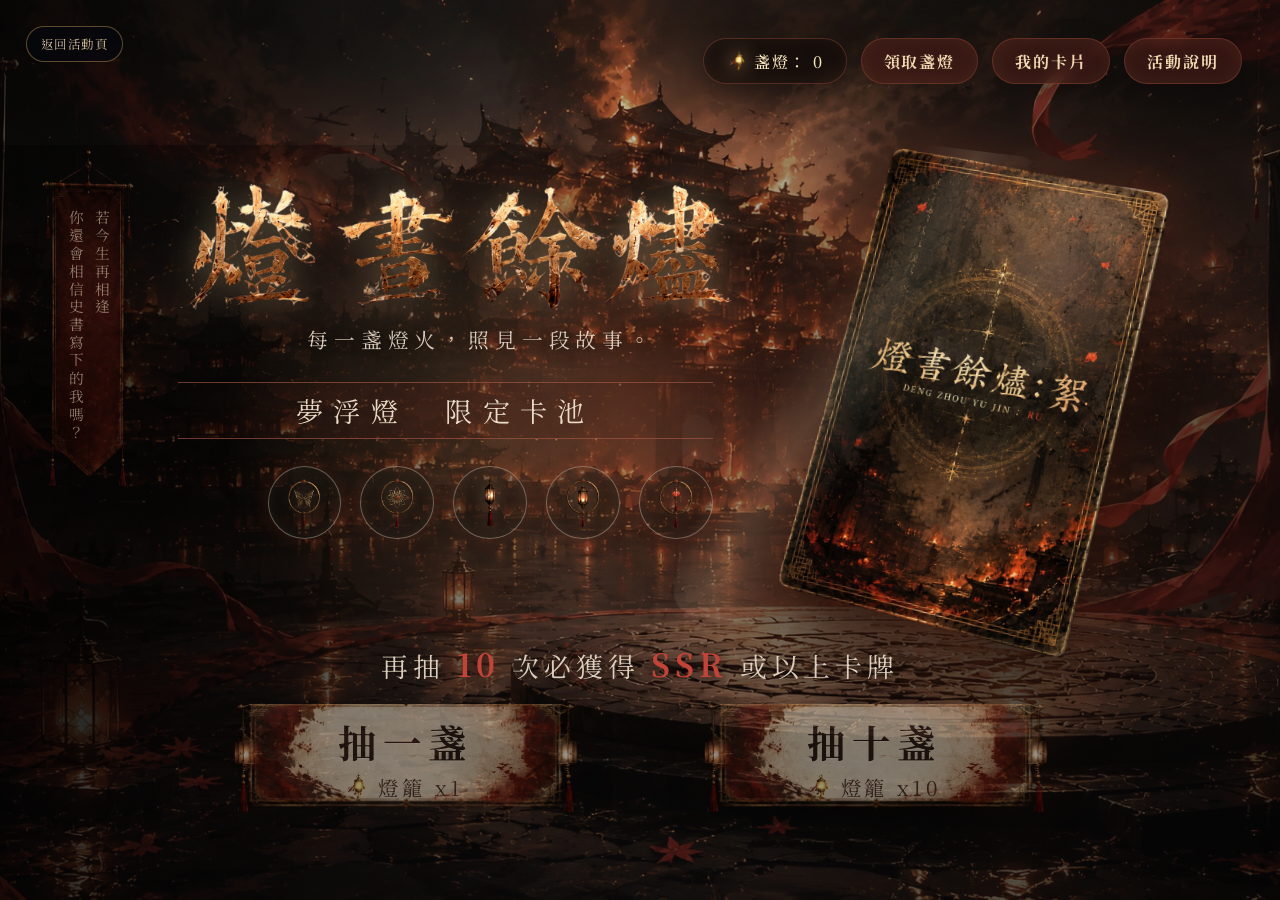
==== commit f8391218: "Update" ====
--- a/summon.html
+++ b/summon.html
@@ -6,13 +6,27 @@
   <meta name="description" content="《燈晝餘燼:絮》限時抽卡活動。輸入活動序號，點燃寶石，召喚燈晝卡牌。">
   <title>限時召喚｜燈晝餘燼:絮</title>
   <link rel="icon" href="favicon.ico" type="image/x-icon">
+  <link rel="prefetch" href="assets/bg_loading.webp" as="image">
   <link rel="preload" href="assets/bg_summon.webp" as="image" fetchpriority="high">
   <link rel="preload" href="assets/cardbg.webp" as="image">
   <link rel="preload" href="assets/card_interface/card.webp" as="image">
   <link rel="preload" href="assets/title.webp?v=2" as="image">
   <link rel="stylesheet" href="summon.css">
 </head>
-<body>
+<body class="is-preloading">
+  <section class="loading-gate" aria-label="頁面載入中" aria-live="polite" hidden>
+    <div class="loading-ride" aria-hidden="true"></div>
+    <div class="loading-dust" aria-hidden="true"></div>
+    <div class="loading-content">
+      <p class="loading-kicker">召令將啟</p>
+      <h1>燈影入匣</h1>
+      <p class="loading-text">命運正在備馬，請稍候。</p>
+      <div class="loading-progress" aria-hidden="true">
+        <span role="progressbar" aria-valuemin="0" aria-valuemax="100" aria-valuenow="0"></span>
+      </div>
+      <p class="loading-status" aria-hidden="true">載入中 0%</p>
+    </div>
+  </section>
   <main class="summon-page">
     <a class="summon-back" href="index.html">返回活動頁</a>
 
@@ -62,7 +76,7 @@
               <small><img src="assets/icon_light.webp" alt=""> 燈籠 x10</small>
             </button>
           </div>
-          <p class="pool-hint">點擊任意處開始抽卡</p>
+          <!-- <p class="pool-hint">點擊任意處開始抽卡</p> -->
         </div>
       </section>
 
@@ -95,6 +109,7 @@
       <div class="record-tabs" role="tablist" aria-label="抽卡紀錄日期">
         <button class="record-tab is-active" type="button" role="tab" aria-selected="true" data-result-tab="day1">7/25 抽卡紀錄</button>
         <button class="record-tab" type="button" role="tab" aria-selected="false" data-result-tab="day2">7/26 抽卡紀錄</button>
+        <button class="record-tab" type="button" role="tab" aria-selected="false" data-result-tab="rich-test">測試紀錄</button>
       </div>
       <div class="result-grid" data-results></div>
     </div>
--- a/summon.css
+++ b/summon.css
@@ -29,6 +29,15 @@
   font-family: var(--serif);
 }
 
+body.is-preloading .summon-page {
+  opacity: 0;
+}
+
+body:not(.is-preloading) .summon-page {
+  opacity: 1;
+  transition: opacity 520ms ease;
+}
+
 button,
 input {
   font: inherit;
@@ -41,6 +50,240 @@
 a {
   color: inherit;
   text-decoration: none;
+}
+
+.loading-gate {
+  --loading-progress: 0.08;
+  position: fixed;
+  inset: 0;
+  z-index: 500;
+  display: grid;
+  place-items: center;
+  overflow: hidden;
+  background: #050404;
+  opacity: 0;
+  visibility: hidden;
+  pointer-events: none;
+  transition: opacity 700ms ease, visibility 700ms ease;
+}
+
+.loading-gate.is-visible {
+  opacity: 1;
+  visibility: visible;
+  pointer-events: auto;
+}
+
+.loading-gate[hidden] {
+  display: none;
+}
+
+.loading-gate.is-hidden,
+.loading-gate[hidden].is-hidden {
+  opacity: 0;
+  visibility: hidden;
+  pointer-events: none;
+}
+
+.loading-ride {
+  position: absolute;
+  inset: -4%;
+  background-image:
+    linear-gradient(90deg, rgba(5, 4, 3, 0.64), rgba(5, 4, 3, 0.18) 42%, rgba(5, 4, 3, 0.72)),
+    url("assets/bg_loading.webp");
+  background-position: center;
+  background-size: cover;
+  filter: saturate(0.9) contrast(1.08) brightness(0.78);
+  transform-origin: center 58%;
+  animation: horse-gallop 720ms ease-in-out infinite;
+}
+
+.loading-gate::before,
+.loading-gate::after {
+  content: "";
+  position: absolute;
+  inset: 0;
+  pointer-events: none;
+}
+
+.loading-gate::before {
+  background:
+    repeating-linear-gradient(100deg, transparent 0 58px, rgba(236, 190, 111, 0.13) 60px 62px, transparent 66px 128px),
+    repeating-linear-gradient(92deg, transparent 0 148px, rgba(255, 221, 155, 0.09) 150px 153px, transparent 158px 260px);
+  mix-blend-mode: screen;
+  opacity: 0.44;
+  animation: horse-speed-lines 760ms linear infinite;
+}
+
+.loading-gate::after {
+  box-shadow:
+    inset 0 0 12vw rgba(0, 0, 0, 0.58),
+    inset 0 -22vh 18vh rgba(0, 0, 0, 0.62);
+}
+
+.loading-dust {
+  position: absolute;
+  right: -15%;
+  bottom: 13%;
+  left: -15%;
+  height: 28%;
+  background:
+    radial-gradient(ellipse at 18% 70%, rgba(196, 133, 65, 0.28), transparent 38%),
+    radial-gradient(ellipse at 58% 78%, rgba(232, 188, 116, 0.24), transparent 42%),
+    radial-gradient(ellipse at 82% 66%, rgba(154, 92, 46, 0.22), transparent 36%);
+  filter: blur(12px);
+  opacity: 0.7;
+  transform: translateX(-6%);
+  animation: horse-dust 920ms ease-in-out infinite;
+}
+
+.loading-content {
+  position: relative;
+  z-index: 2;
+  display: grid;
+  justify-items: center;
+  gap: 12px;
+  padding: 32px;
+  text-align: center;
+  text-shadow: 0 2px 20px rgba(0, 0, 0, 0.85);
+  animation: loading-pulse 1100ms ease-in-out infinite;
+}
+
+.loading-content::before,
+.loading-content::after {
+  --hoof-rotate: 10deg;
+  content: "";
+  position: absolute;
+  top: calc(100% + 10px);
+  width: 22px;
+  height: 12px;
+  border: 2px solid rgba(232, 185, 105, 0.5);
+  border-top: 0;
+  border-radius: 0 0 18px 18px;
+  opacity: 0.55;
+  filter: drop-shadow(0 0 8px rgba(232, 149, 60, 0.32));
+  animation: loading-hoof 620ms ease-in-out infinite;
+}
+
+.loading-content::before {
+  right: calc(50% + 18px);
+  transform: rotate(10deg);
+}
+
+.loading-content::after {
+  --hoof-rotate: -10deg;
+  left: calc(50% + 18px);
+  animation-delay: 310ms;
+  transform: rotate(-10deg);
+}
+
+.loading-kicker {
+  margin: 0;
+  color: #d8b980;
+  font-size: 0.78rem;
+  letter-spacing: 0.42em;
+}
+
+.loading-content h1 {
+  margin: 0;
+  color: #f3dfb8;
+  font-size: clamp(2.8rem, 8vw, 6.2rem);
+  font-weight: 500;
+  letter-spacing: 0.2em;
+}
+
+.loading-text {
+  margin: 0;
+  color: rgba(233, 226, 211, 0.78);
+  font-size: 0.82rem;
+  letter-spacing: 0.18em;
+}
+
+.loading-progress {
+  position: relative;
+  width: min(320px, 62vw);
+  height: 3px;
+  margin-top: 16px;
+  overflow: hidden;
+  background: rgba(233, 226, 211, 0.18);
+  box-shadow: 0 0 18px rgba(218, 144, 56, 0.12);
+}
+
+.loading-progress span {
+  position: absolute;
+  top: 0;
+  bottom: 0;
+  left: 0;
+  width: 100%;
+  background: linear-gradient(90deg, rgba(171, 77, 33, 0.45), rgba(241, 196, 118, 0.95));
+  transform: scaleX(var(--loading-progress));
+  transform-origin: left center;
+  transition: transform 360ms ease;
+}
+
+.loading-progress span::after {
+  content: "";
+  position: absolute;
+  top: 0;
+  bottom: 0;
+  width: 42%;
+  background: linear-gradient(90deg, transparent, rgba(255, 237, 190, 0.95), transparent);
+  animation: loading-stride 920ms cubic-bezier(0.42, 0, 0.22, 1) infinite;
+}
+
+.loading-status {
+  margin: -2px 0 0;
+  color: rgba(233, 226, 211, 0.58);
+  font-size: 0.68rem;
+  letter-spacing: 0.2em;
+}
+
+@keyframes horse-gallop {
+  0%, 100% {
+    transform: scale(1.04) translate3d(0, 0, 0);
+  }
+  28% {
+    transform: scale(1.055) translate3d(-0.45%, -0.55%, 0) rotate(-0.18deg);
+  }
+  62% {
+    transform: scale(1.048) translate3d(0.38%, 0.32%, 0) rotate(0.16deg);
+  }
+}
+
+@keyframes horse-speed-lines {
+  from { transform: translateX(0); }
+  to { transform: translateX(-128px); }
+}
+
+@keyframes horse-dust {
+  0%, 100% {
+    opacity: 0.48;
+    transform: translate3d(-5%, 0, 0) scaleX(0.96);
+  }
+  50% {
+    opacity: 0.78;
+    transform: translate3d(5%, -4px, 0) scaleX(1.04);
+  }
+}
+
+@keyframes loading-pulse {
+  0%, 100% { transform: translateY(0); }
+  50% { transform: translateY(-3px); }
+}
+
+@keyframes loading-stride {
+  from { transform: translateX(-100%); }
+  to { transform: translateX(240%); }
+}
+
+@keyframes loading-hoof {
+  0%, 100% {
+    opacity: 0.22;
+    transform: translate3d(0, 4px, 0) rotate(var(--hoof-rotate)) scale(0.82);
+  }
+  48% {
+    opacity: 0.72;
+    transform: translate3d(0, 0, 0) rotate(calc(var(--hoof-rotate) * -0.6)) scale(1);
+  }
 }
 
 .summon-page {
@@ -1605,7 +1848,7 @@
 
 .record-tabs {
   display: grid;
-  grid-template-columns: 1fr 1fr;
+  grid-template-columns: repeat(auto-fit, minmax(130px, 1fr));
   margin: 0 0 18px;
   border-bottom: 1px solid rgba(68, 45, 31, 0.28);
 }
@@ -2035,7 +2278,7 @@
   height: 100%;
   min-height: 0;
   max-height: 100%;
-  padding: clamp(18px, 3vw, 42px);
+  padding: clamp(18px, 3vw, 42px) clamp(18px, 3vw, 42px) clamp(34px, 4.4vw, 68px);
   overflow: hidden;
   background: transparent;
 }
@@ -2071,7 +2314,7 @@
   width: min(1180px, 100%);
   flex: 1;
   min-height: 0;
-  height: calc(100% - 48px);
+  height: calc(100% - clamp(72px, 8vw, 112px));
   overflow: visible;
   margin: 0 auto;
   text-align: left;
@@ -2253,7 +2496,8 @@
   display: grid;
   justify-items: center;
   gap: 18px;
-  margin-top: clamp(-42px, -4vw, -18px);
+  margin-top: clamp(-56px, -5vw, -24px);
+  padding-bottom: 18px;
   position: relative;
   z-index: 4;
 }
@@ -2667,6 +2911,7 @@
   .pool-action-area {
     margin-top: clamp(6px, 1.8vh, 16px);
     gap: clamp(8px, 1.6vh, 14px);
+    padding-bottom: 0;
     width: 100%;
   }
 
@@ -3021,6 +3266,132 @@
   animation: cinematic-card-spin-reveal 3300ms cubic-bezier(0.16, 0.84, 0.22, 1) both;
 }
 
+.electric-border {
+  position: absolute;
+  inset: -9px;
+  z-index: 8;
+  border-radius: 28px;
+  pointer-events: none;
+  opacity: 0;
+  filter:
+    drop-shadow(0 0 5px rgba(var(--summon-accent), 0.94))
+    drop-shadow(0 0 15px rgba(var(--summon-main), 0.72))
+    drop-shadow(0 0 34px rgba(var(--summon-second), 0.34));
+  mix-blend-mode: screen;
+  animation: electric-border-in 3300ms ease both, electric-border-pulse 1050ms steps(2, end) 1900ms infinite;
+}
+
+.electric-edge {
+  position: absolute;
+  display: block;
+  --edge-transform: translateZ(0);
+  background:
+    linear-gradient(90deg, transparent, rgba(var(--summon-accent), 0.88) 8%, rgba(var(--summon-main), 1) 42%, rgba(255, 255, 240, 0.98) 50%, rgba(var(--summon-second), 0.92) 58%, rgba(var(--summon-main), 0.82) 88%, transparent),
+    repeating-linear-gradient(90deg, transparent 0 7px, rgba(255, 255, 255, 0.86) 8px 9px, transparent 10px 18px);
+  background-size: 100% 100%, 44px 100%;
+  animation: electric-edge-run 620ms linear infinite, electric-edge-jitter 720ms steps(4, end) infinite;
+}
+
+.electric-edge::before,
+.electric-edge::after {
+  content: "";
+  position: absolute;
+  background: rgba(var(--summon-accent), 0.96);
+  box-shadow:
+    0 0 8px rgba(var(--summon-accent), 0.94),
+    0 0 18px rgba(var(--summon-main), 0.7);
+  opacity: 0.92;
+}
+
+.electric-edge-top,
+.electric-edge-bottom {
+  left: 16px;
+  right: 16px;
+  height: 11px;
+  transform-origin: center;
+  clip-path: polygon(0 44%, 5% 18%, 11% 38%, 17% 28%, 24% 50%, 31% 30%, 36% 56%, 43% 26%, 50% 40%, 56% 8%, 62% 54%, 69% 32%, 74% 48%, 82% 24%, 90% 38%, 96% 20%, 100% 46%, 100% 74%, 94% 62%, 86% 80%, 77% 58%, 70% 76%, 63% 60%, 57% 88%, 50% 64%, 43% 78%, 35% 58%, 29% 84%, 22% 62%, 14% 78%, 7% 58%, 0 72%);
+}
+
+.electric-edge-top {
+  top: 2px;
+}
+
+.electric-edge-bottom {
+  bottom: 2px;
+  --edge-transform: scaleX(-1);
+}
+
+.electric-edge-right,
+.electric-edge-left {
+  top: 16px;
+  bottom: 16px;
+  width: 11px;
+  background:
+    linear-gradient(180deg, transparent, rgba(var(--summon-accent), 0.88) 8%, rgba(var(--summon-main), 1) 42%, rgba(255, 255, 240, 0.98) 50%, rgba(var(--summon-second), 0.92) 58%, rgba(var(--summon-main), 0.82) 88%, transparent),
+    repeating-linear-gradient(180deg, transparent 0 7px, rgba(255, 255, 255, 0.86) 8px 9px, transparent 10px 18px);
+  background-size: 100% 100%, 100% 44px;
+  clip-path: polygon(42% 0, 70% 5%, 48% 12%, 74% 20%, 40% 28%, 62% 35%, 36% 43%, 78% 51%, 44% 58%, 66% 66%, 32% 75%, 70% 83%, 42% 91%, 58% 100%, 26% 100%, 40% 91%, 18% 82%, 40% 74%, 16% 65%, 36% 57%, 10% 49%, 34% 42%, 18% 34%, 38% 25%, 14% 16%, 34% 8%, 20% 0);
+}
+
+.electric-edge-right {
+  right: 2px;
+}
+
+.electric-edge-left {
+  left: 2px;
+  --edge-transform: scaleY(-1);
+}
+
+.electric-edge-top::before {
+  width: 17%;
+  height: 2px;
+  left: 8%;
+  top: 8px;
+  transform: rotate(-11deg);
+}
+
+.electric-edge-top::after {
+  width: 11%;
+  height: 2px;
+  right: 22%;
+  top: 1px;
+  transform: rotate(16deg);
+}
+
+.electric-edge-bottom::before {
+  width: 16%;
+  height: 2px;
+  left: 18%;
+  bottom: 3px;
+  transform: rotate(9deg);
+}
+
+.electric-edge-bottom::after {
+  width: 12%;
+  height: 2px;
+  right: 10%;
+  bottom: 7px;
+  transform: rotate(-13deg);
+}
+
+.electric-edge-right::before,
+.electric-edge-left::before {
+  width: 2px;
+  height: 16%;
+  top: 12%;
+  left: 8px;
+  transform: rotate(10deg);
+}
+
+.electric-edge-right::after,
+.electric-edge-left::after {
+  width: 2px;
+  height: 13%;
+  bottom: 17%;
+  left: 2px;
+  transform: rotate(-12deg);
+}
+
 .cinematic-card-side {
   position: absolute;
   inset: 0;
@@ -3052,6 +3423,8 @@
   padding: 2px;
   background:
     linear-gradient(135deg, rgba(var(--summon-accent), 0.96), rgba(var(--summon-main), 0.22), rgba(var(--summon-second), 0.86));
+  -webkit-mask: linear-gradient(#000 0 0) content-box, linear-gradient(#000 0 0);
+  -webkit-mask-composite: xor;
   mask: linear-gradient(#000 0 0) content-box, linear-gradient(#000 0 0);
   mask-composite: exclude;
   opacity: 0.82;
@@ -3180,6 +3553,49 @@
   animation: cinematic-rainbow-border 1400ms linear infinite;
 }
 
+.draw-cinematic.theme-r .electric-border {
+  opacity: 0.58;
+  filter:
+    drop-shadow(0 0 3px rgba(var(--summon-accent), 0.6))
+    drop-shadow(0 0 10px rgba(var(--summon-main), 0.42));
+}
+
+.draw-cinematic.theme-s .electric-border {
+  opacity: 0.72;
+}
+
+.draw-cinematic.theme-sr .electric-border {
+  opacity: 0.78;
+}
+
+.draw-cinematic.theme-ssr .electric-border,
+.draw-cinematic.theme-ur .electric-border {
+  filter:
+    drop-shadow(0 0 7px rgba(var(--summon-accent), 1))
+    drop-shadow(0 0 22px rgba(var(--summon-main), 0.86))
+    drop-shadow(0 0 46px rgba(var(--summon-second), 0.5));
+}
+
+.draw-cinematic.theme-usr .electric-border {
+  filter:
+    drop-shadow(0 0 8px rgba(255, 255, 245, 1))
+    drop-shadow(0 0 26px rgba(255, 70, 44, 0.86))
+    drop-shadow(0 0 56px rgba(120, 217, 255, 0.54));
+}
+
+.draw-cinematic.theme-usr .electric-edge {
+  background:
+    linear-gradient(90deg, transparent, #fffbe0 8%, #ff5144 25%, #ffe082 44%, #ffffff 50%, #78d9ff 62%, #e894ff 78%, transparent),
+    repeating-linear-gradient(90deg, transparent 0 6px, rgba(255, 255, 255, 0.96) 7px 9px, transparent 10px 17px);
+}
+
+.draw-cinematic.theme-usr .electric-edge-right,
+.draw-cinematic.theme-usr .electric-edge-left {
+  background:
+    linear-gradient(180deg, transparent, #fffbe0 8%, #ff5144 25%, #ffe082 44%, #ffffff 50%, #78d9ff 62%, #e894ff 78%, transparent),
+    repeating-linear-gradient(180deg, transparent 0 6px, rgba(255, 255, 255, 0.96) 7px 9px, transparent 10px 17px);
+}
+
 @keyframes cinematic-card-aura {
   0% {
     opacity: 0;
@@ -3262,6 +3678,60 @@
 
 @keyframes cinematic-rainbow-border {
   to { filter: hue-rotate(360deg) brightness(1.25); }
+}
+
+@keyframes electric-border-in {
+  0%, 52% {
+    opacity: 0;
+    transform: scale(0.96);
+  }
+  62% {
+    opacity: 1;
+    transform: scale(1.025);
+  }
+  74%, 100% {
+    opacity: 0.9;
+    transform: scale(1);
+  }
+}
+
+@keyframes electric-border-pulse {
+  0%, 100% {
+    opacity: 0.64;
+  }
+  18% {
+    opacity: 1;
+  }
+  32% {
+    opacity: 0.72;
+  }
+  54% {
+    opacity: 0.98;
+  }
+  78% {
+    opacity: 0.82;
+  }
+}
+
+@keyframes electric-edge-run {
+  to {
+    background-position: 0 0, 44px 0;
+  }
+}
+
+@keyframes electric-edge-jitter {
+  0%, 100% {
+    transform: var(--edge-transform) translate(0, 0);
+  }
+  22% {
+    transform: var(--edge-transform) translate(1px, -1px);
+  }
+  48% {
+    transform: var(--edge-transform) translate(-1px, 1px);
+  }
+  72% {
+    transform: var(--edge-transform) translate(1px, 1px);
+  }
 }
 
 @keyframes summon-particles {
@@ -3377,7 +3847,7 @@
 @media (max-height: 720px) {
   .summon-layout {
     padding-top: 8px;
-    padding-bottom: 8px;
+    padding-bottom: 22px;
   }
 
   .summon-top-actions {
@@ -3421,7 +3891,8 @@
 
   .pool-action-area {
     gap: 7px;
-    margin-top: 6px;
+    margin-top: clamp(-34px, -4vh, -12px);
+    padding-bottom: 10px;
   }
 
   .pool-pity {
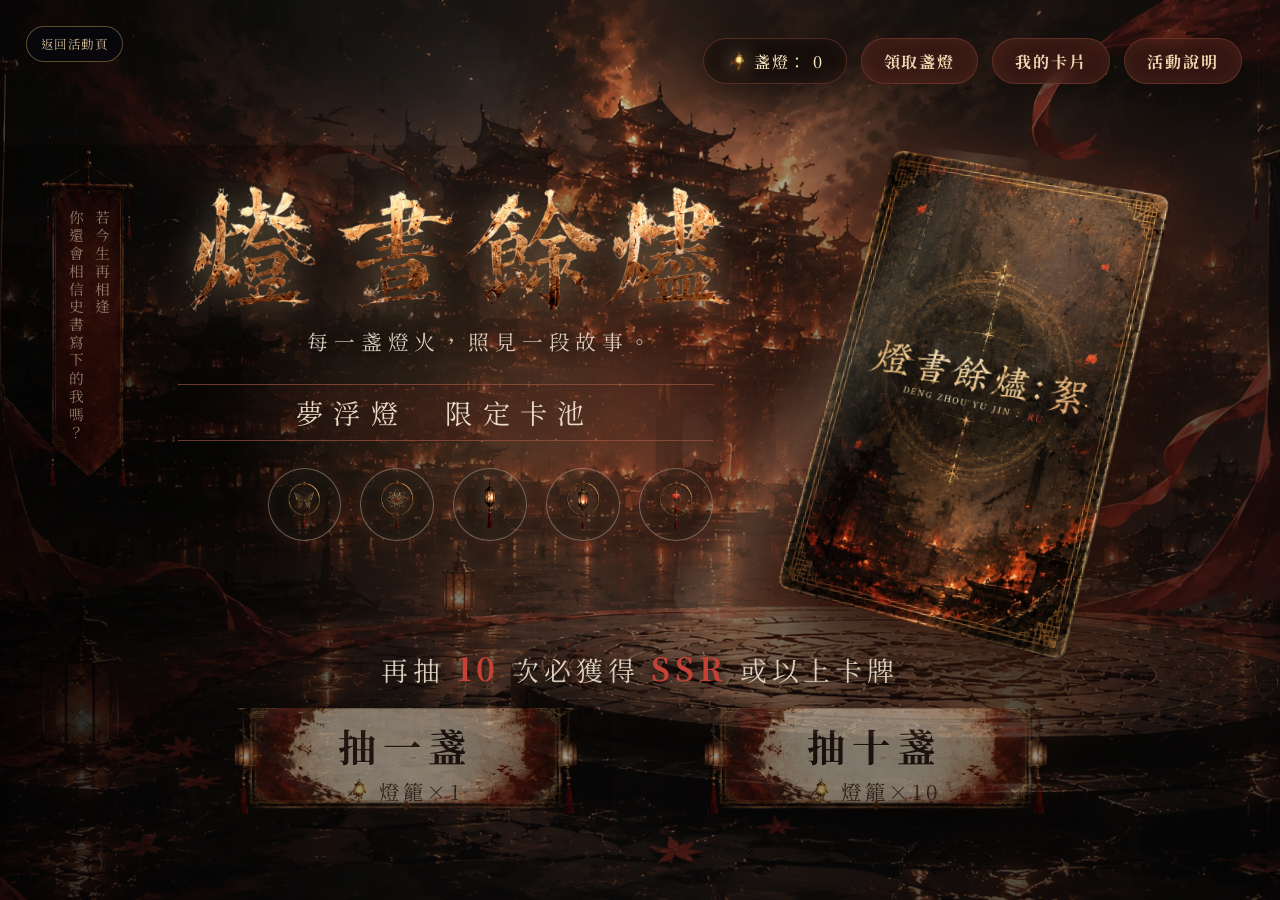
==== commit 125f74d2: "Update" ====
--- a/summon.html
+++ b/summon.html
@@ -8,6 +8,7 @@
   <link rel="icon" href="favicon.ico" type="image/x-icon">
   <link rel="prefetch" href="assets/bg_loading.webp" as="image">
   <link rel="preload" href="assets/bg_summon.webp" as="image" fetchpriority="high">
+  <link rel="preload" href="assets/card_interface/background＿mobile.webp" as="image" media="(max-width: 900px)" fetchpriority="high">
   <link rel="preload" href="assets/cardbg.webp" as="image">
   <link rel="preload" href="assets/card_interface/card.webp" as="image">
   <link rel="preload" href="assets/title.webp?v=2" as="image">
@@ -69,11 +70,11 @@
           <div class="summon-actions">
             <button class="draw-button draw-one" type="button" data-draw="1">
               <span>抽一盞</span>
-              <small><img src="assets/icon_light.webp" alt=""> 燈籠 x1</small>
+              <small><img src="assets/icon_light.webp" alt="">燈籠×1</small>
             </button>
             <button class="draw-button draw-ten" type="button" data-draw="10">
               <span>抽十盞</span>
-              <small><img src="assets/icon_light.webp" alt=""> 燈籠 x10</small>
+              <small><img src="assets/icon_light.webp" alt="">燈籠×10</small>
             </button>
           </div>
           <!-- <p class="pool-hint">點擊任意處開始抽卡</p> -->
--- a/summon.css
+++ b/summon.css
@@ -384,9 +384,12 @@
   justify-content: space-between;
   gap: 16px;
   margin: 24px 0;
-  padding: 18px 20px;
+/*   padding: 18px 20px;
   border: 1px solid rgba(215, 176, 108, 0.22);
-  background: rgba(169, 41, 34, 0.18);
+  background: rgba(169, 41, 34, 0.18); */
+  background: url(assets/card_interface/lightbg.webp) center center;
+  background-size: 90% 100%;
+  background-repeat: no-repeat;
 }
 
 .gem-counter span {
@@ -663,7 +666,7 @@
   display: grid;
   place-items: center;
   width: 100%;
-  aspect-ratio: 2 / 3;
+  aspect-ratio: 4/6;
   overflow: hidden;
   border: 1px solid rgba(239, 228, 207, 0.2);
   background:
@@ -1899,7 +1902,7 @@
 }
 
 .card-art {
-  aspect-ratio: 2 / 3;
+  aspect-ratio: 4/6;
   border-color: rgba(246, 220, 160, 0.22);
   background: rgba(7, 9, 13, 0.84);
 }
@@ -2154,7 +2157,7 @@
   }
 
   .result-grid {
-    grid-template-columns: repeat(5, minmax(0, 1fr));
+    grid-template-columns: repeat(2, minmax(0, 1fr));
     gap: 8px;
   }
 
@@ -2536,6 +2539,10 @@
   background-size: cover;
   box-shadow: none;
   filter: drop-shadow(0 16px 20px rgba(0, 0, 0, 0.45));
+  display: flex;
+  flex-direction: column;
+  justify-content: center;
+  align-items: center;
 }
 
 .card-pool .draw-button::before,
@@ -2943,10 +2950,10 @@
 
 @keyframes pool-card-float-mobile {
   0%, 100% {
-    transform: rotate(5deg) translateY(0);
+    transform: rotate(-9deg) translateY(0);
   }
   50% {
-    transform: rotate(4deg) translateY(-8px);
+    transform: rotate(-8deg) translateY(-3px);
   }
 }
 
@@ -3947,3 +3954,578 @@
     font-size: clamp(0.62rem, 1.8vh, 0.78rem);
   }
 }
+
+@media (max-width: 900px) {
+  .summon-page {
+    background:
+      linear-gradient(180deg, rgba(2, 1, 1, 0.22), rgba(2, 1, 1, 0.5)),
+      radial-gradient(circle at 52% 36%, rgba(255, 129, 50, 0.16), transparent 28%),
+      url("assets/card_interface/background.webp") center top / cover no-repeat;
+  }
+
+  .summon-layout {
+    position: relative;
+    display: grid;
+    grid-template-rows: 1fr;
+    width: 100%;
+    height: 100%;
+    padding: clamp(16px, 3.2vw, 26px) clamp(16px, 3.2vw, 24px) clamp(22px, 4vw, 36px);
+    overflow: hidden;
+  }
+
+  .summon-back {
+    top: max(18px, env(safe-area-inset-top));
+    left: max(16px, env(safe-area-inset-left));
+    display: grid;
+    place-items: center;
+    width: clamp(66px, 16vw, 92px);
+    aspect-ratio: 1;
+    padding: 0 10px;
+    color: #f7dfb6;
+    border: 1px solid rgba(203, 139, 69, 0.78);
+    border-radius: 50%;
+    background:
+      radial-gradient(circle at 50% 44%, rgba(75, 36, 20, 0.78), rgba(13, 8, 6, 0.88) 68%),
+      rgba(0, 0, 0, 0.62);
+    box-shadow:
+      0 0 0 1px rgba(255, 218, 143, 0.12) inset,
+      0 0 22px rgba(179, 88, 32, 0.2);
+    font-size: clamp(0.95rem, 3.4vw, 1.28rem);
+    line-height: 1.35;
+    text-align: center;
+    letter-spacing: 0.08em;
+    white-space: normal;
+  }
+
+  .summon-back::before,
+  .summon-back::after,
+  .summon-top-actions .info-pill::before,
+  .summon-top-actions .info-pill::after,
+  .summon-top-actions .gem-counter::before,
+  .summon-top-actions .gem-counter::after {
+    content: "";
+    position: absolute;
+    left: 50%;
+    width: 1px;
+    background: linear-gradient(180deg, transparent, rgba(216, 151, 73, 0.78), transparent);
+    transform: translateX(-50%);
+    pointer-events: none;
+  }
+
+  .summon-back::before,
+  .summon-top-actions .info-pill::before {
+    top: -22px;
+    height: 24px;
+  }
+
+  .summon-back::after,
+  .summon-top-actions .info-pill::after {
+    bottom: -28px;
+    height: 30px;
+  }
+
+  .summon-header {
+    position: absolute;
+    inset: 0;
+    z-index: 8;
+    pointer-events: none;
+  }
+
+  .summon-top-actions {
+    display: block;
+    width: 100%;
+    margin: 0;
+    pointer-events: none;
+  }
+
+  .summon-top-actions .gem-counter {
+    position: fixed;
+    top: max(28px, calc(env(safe-area-inset-top) + 18px));
+    left: 50%;
+    z-index: 22;
+    display: inline-flex;
+    gap: 10px;
+    min-width: clamp(210px, 46vw, 330px);
+    min-height: clamp(42px, 8.8vw, 60px);
+    padding: 0 clamp(22px, 4vw, 34px);
+    border-color: rgba(199, 135, 64, 0.58);
+    border-radius: 0;
+    background:
+      linear-gradient(90deg, transparent 0 8%, rgba(11, 8, 7, 0.82) 16% 84%, transparent 92% 100%),
+      linear-gradient(180deg, rgba(54, 30, 17, 0.68), rgba(7, 5, 4, 0.8));
+    clip-path: polygon(10% 0, 90% 0, 100% 50%, 90% 100%, 10% 100%, 0 50%);
+    box-shadow:
+      0 0 0 1px rgba(255, 220, 142, 0.12) inset,
+      0 0 24px rgba(180, 89, 35, 0.2);
+    transform: translateX(-50%);
+    pointer-events: auto;
+  }
+
+  .summon-top-actions .gem-counter::before {
+    top: -24px;
+    height: 25px;
+  }
+
+  .summon-top-actions .gem-counter::after {
+    bottom: -8px;
+    height: 8px;
+  }
+
+  .summon-top-actions .gem-counter img {
+    width: clamp(16px, 3.4vw, 22px);
+    height: clamp(16px, 3.4vw, 22px);
+  }
+
+  .summon-top-actions .gem-counter span,
+  .summon-top-actions .gem-counter strong {
+    font-size: clamp(1rem, 3.8vw, 1.36rem);
+    letter-spacing: 0.16em;
+  }
+
+  .summon-top-actions .info-pill {
+    position: fixed;
+    right: max(14px, env(safe-area-inset-right));
+    z-index: 24;
+    display: grid;
+    place-items: center;
+    width: clamp(53px, 14.5vw, 60px);
+    aspect-ratio: 1;
+    min-height: 0;
+    padding: 8px;
+    color: #f8dfb4;
+    border-color: rgba(205, 139, 66, 0.78);
+    border-radius: 50%;
+    background:
+      radial-gradient(circle at 50% 45%, rgba(64, 31, 18, 0.84), rgba(9, 6, 5, 0.9) 70%),
+      rgba(0, 0, 0, 0.65);
+    box-shadow:
+      0 0 0 1px rgba(255, 221, 151, 0.14) inset,
+      0 0 20px rgba(180, 88, 35, 0.18);
+    font-size: clamp(0.82rem, 3.1vw, 1.15rem);
+    font-weight: 600;
+    line-height: 1.22;
+    letter-spacing: 0.08em;
+    text-align: center;
+    white-space: normal;
+    pointer-events: auto;
+  }
+
+  .summon-top-actions .info-pill[data-modal-open="rules"] {
+    top: max(22px, calc(env(safe-area-inset-top) + 10px));
+  }
+
+  .summon-top-actions .info-pill[data-modal-open="cards"] {
+    top: max(92px, calc(env(safe-area-inset-top) + 86px));
+  }
+
+  .summon-top-actions .info-pill[data-modal-open="code"] {
+    top: max(162px, calc(env(safe-area-inset-top) + 162px));
+  }
+
+  .card-pool {
+    display: grid;
+    grid-template-columns: clamp(42px, 12vw, 74px) minmax(0, 1fr) clamp(64px, 16vw, 90px);
+    grid-template-rows: auto auto auto minmax(0, 1fr) auto auto;
+    align-items: center;
+    width: 100%;
+    height: 100%;
+    padding: clamp(104px, 14vh, 158px) 0 0;
+    overflow: visible;
+    text-align: center;
+  }
+
+  .card-pool::before {
+    inset: 10% -12% 0;
+    background:
+      radial-gradient(circle at 48% 38%, rgba(255, 133, 55, 0.2), transparent 28%),
+      linear-gradient(180deg, transparent, rgba(2, 1, 1, 0.24));
+  }
+
+  .pool-copy {
+    display: contents;
+  }
+
+  .pool-copy h1 {
+    grid-column: 2;
+    grid-row: 1;
+    align-self: end;
+    margin: 0;
+  }
+
+  .pool-copy h1 img {
+    width: min(640px, 80vw);
+    max-height: min(15vh, 150px);
+    margin: 0 auto;
+    filter: drop-shadow(0 0 16px rgba(244, 171, 78, 0.36));
+  }
+
+  .pool-subtitle {
+    grid-column: 2;
+    grid-row: 2;
+    position: relative;
+    z-index: 6;
+    width: 100%;
+    margin: clamp(8px, 1.4vh, 14px) auto 0;
+    color: rgba(246, 229, 205, 0.92);
+    font-size: clamp(0.9rem, 3.2vw, 1.28rem);
+    letter-spacing: 0.22em;
+  }
+
+  .pool-type {
+    grid-column: 2;
+    grid-row: 3;
+    position: relative;
+    z-index: 6;
+    width: min(430px, 78vw);
+    margin: clamp(12px, 2vh, 22px) auto 0;
+    padding: clamp(7px, 1.2vh, 12px) 12px;
+    color: #f0dfc1;
+    border-color: rgba(174, 100, 52, 0.7);
+    background: linear-gradient(90deg, transparent, rgba(46, 20, 12, 0.56), transparent);
+    font-size: clamp(1.05rem, 4.2vw, 1.55rem);
+    letter-spacing: 0.24em;
+  }
+
+  .pool-flag {
+    grid-column: 1;
+    grid-row: 3 / 5;
+    position: relative;
+    top: auto;
+    left: auto;
+    display: grid;
+    align-self: center;
+    justify-self: center;
+    width: clamp(42px, 11vw, 68px);
+    min-height: clamp(210px, 34vh, 350px);
+    margin-top: clamp(22px, 4vh, 54px);
+    color: rgba(246, 229, 205, 0.9);
+    letter-spacing: 0.18em;
+    z-index: 3;
+  }
+
+  .pool-flag img {
+    opacity: 0.62;
+  }
+
+  .pool-flag span {
+    font-size: clamp(0.86rem, 3vw, 1.18rem);
+    line-height: 1.65;
+  }
+
+  .pool-card-preview {
+    grid-column: 2;
+    grid-row: 4;
+    position: relative;
+    z-index: 2;
+    align-self: center;
+    width: min(74vw, 46vh, 430px);
+    max-height: 46vh;
+    margin: clamp(12px, 2vh, 24px) auto 0;
+    transform: rotate(-9deg) translateY(0);
+    filter:
+      drop-shadow(0 34px 32px rgba(0, 0, 0, 0.74))
+      drop-shadow(0 0 24px rgba(230, 122, 48, 0.3));
+  }
+
+  .pool-card-preview img {
+    width: 100%;
+    max-height: 46vh;
+    object-fit: contain;
+  }
+
+  .pool-icons {
+    grid-column: 1 / -1;
+    grid-row: 5;
+    display: flex;
+    justify-content: center;
+    gap: clamp(12px, 4vw, 28px);
+    margin: clamp(6px, 1.2vh, 14px) auto 0;
+  }
+
+  .pool-icons span {
+    width: clamp(48px, 13.2vw, 76px);
+    border-color: rgba(238, 220, 190, 0.5);
+    background: rgba(0, 0, 0, 0.18);
+    box-shadow:
+      inset 0 0 18px rgba(255, 232, 188, 0.08),
+      0 0 14px rgba(191, 83, 36, 0.22);
+  }
+
+  .pool-action-area {
+    grid-column: 1 / -1;
+    grid-row: 6;
+    width: 100%;
+    gap: clamp(10px, 1.8vh, 18px);
+    margin: clamp(8px, 1.5vh, 18px) auto 0;
+    padding: 0;
+  }
+
+  .pool-pity {
+    position: relative;
+    z-index: 7;
+    font-size: clamp(1rem, 4vw, 1.48rem);
+    letter-spacing: 0.14em;
+  }
+
+  .pool-pity strong {
+    color: #d33d32;
+    letter-spacing: 0.18em;
+  }
+
+  .card-pool .summon-actions {
+    grid-template-columns: repeat(2, minmax(0, 1fr));
+    gap: clamp(8px, 2.5vw, 16px);
+    width: min(760px, 100%);
+  }
+
+  .card-pool .draw-button {
+    min-height: clamp(74px, 12vh, 108px);
+    padding: clamp(10px, 2vh, 18px) 8px;
+    filter: drop-shadow(0 12px 16px rgba(0, 0, 0, 0.54));
+  }
+
+  .card-pool .draw-button span {
+    font-size: clamp(1.35rem, 6vw, 2rem);
+    letter-spacing: 0.1em;
+  }
+
+  .card-pool .draw-button small {
+    gap: 6px;
+    margin-top: 4px;
+    font-size: clamp(0.76rem, 3.1vw, 1rem);
+    letter-spacing: 0.06em;
+  }
+
+  .card-pool .draw-button small img {
+    width: clamp(14px, 3.6vw, 20px);
+    height: auto;
+  }
+}
+
+@media (max-width: 430px) and (max-height: 820px) {
+  .card-pool {
+    padding-top: clamp(92px, 12.5vh, 132px);
+  }
+
+  .pool-copy h1 img {
+    max-height: 12vh;
+  }
+
+  .pool-subtitle {
+    font-size: clamp(0.78rem, 3vw, 1rem);
+  }
+
+  .pool-type {
+    margin-top: clamp(8px, 1.4vh, 14px);
+    font-size: clamp(0.92rem, 3.7vw, 1.24rem);
+  }
+
+  .pool-card-preview {
+    width: min(70vw, 42vh, 360px);
+    max-height: 42vh;
+    margin-top: clamp(8px, 1.3vh, 16px);
+  }
+
+  .pool-card-preview img {
+    max-height: 42vh;
+  }
+
+  .pool-icons span {
+    width: clamp(40px, 11.5vw, 58px);
+  }
+
+  .card-pool .draw-button {
+    min-height: clamp(62px, 10vh, 82px);
+  }
+}
+
+@media (max-width: 430px) and (max-height: 700px) {
+  .card-pool {
+    padding-top: clamp(82px, 11.5vh, 108px);
+  }
+
+  .pool-copy h1 img {
+    max-height: 11vh;
+  }
+
+  .pool-subtitle {
+    margin-top: 4px;
+    font-size: clamp(0.72rem, 2.8vw, 0.9rem);
+  }
+
+  .pool-type {
+    margin-top: clamp(7px, 1.2vh, 12px);
+    padding-block: 5px;
+  }
+
+  .pool-card-preview {
+    width: min(64vw, 36vh, 300px);
+    max-height: 36vh;
+    margin-top: 6px;
+  }
+
+  .pool-card-preview img {
+    max-height: 36vh;
+  }
+
+  .pool-icons {
+    margin-top: 4px;
+  }
+
+  .pool-icons span {
+    width: clamp(34px, 10vw, 48px);
+  }
+
+  .pool-action-area {
+    margin-top: 6px;
+    gap: 6px;
+  }
+
+  .pool-pity {
+    font-size: clamp(0.78rem, 3.2vw, 1rem);
+  }
+}
+
+@media (max-width: 900px) {
+  .summon-back {
+    font-size: clamp(0.92rem, 3.15vw, 1.12rem);
+    line-height: 1.32;
+    letter-spacing: 0.06em;
+  }
+
+  .summon-top-actions .gem-counter span,
+  .summon-top-actions .gem-counter strong {
+    font-size: clamp(0.98rem, 3.45vw, 1.22rem);
+    line-height: 1;
+    letter-spacing: 0.13em;
+  }
+
+  .summon-top-actions .info-pill {
+    font-size: clamp(0.78rem, 2.85vw, 1rem);
+    line-height: 1.26;
+    letter-spacing: 0.07em;
+  }
+
+  .pool-copy h1 img {
+    width: min(650px, 81vw);
+    max-height: min(14.5vh, 142px);
+  }
+
+  .pool-subtitle {
+    font-size: clamp(0.82rem, 2.95vw, 1.08rem);
+    line-height: 1.45;
+    letter-spacing: 0.2em;
+  }
+
+  .pool-type {
+    font-size: clamp(1.02rem, 3.75vw, 1.38rem);
+    line-height: 1.28;
+    letter-spacing: 0.22em;
+  }
+
+  .pool-flag span {
+    font-size: clamp(0.78rem, 2.65vw, 1rem);
+    line-height: 1.62;
+    letter-spacing: 0.16em;
+  }
+
+  .pool-pity {
+    font-size: clamp(0.92rem, 3.55vw, 1.28rem);
+    line-height: 1.36;
+    letter-spacing: 0.12em;
+  }
+
+  .pool-pity strong {
+    font-size: 1.22em;
+    letter-spacing: 0.16em;
+  }
+
+  .card-pool .draw-button span {
+    font-size: clamp(1.3rem, 5.4vw, 1.82rem);
+    line-height: 1.12;
+    letter-spacing: 0.08em;
+  }
+
+  .card-pool .draw-button small {
+    font-size: clamp(0.74rem, 2.75vw, 0.94rem);
+    line-height: 1.2;
+    letter-spacing: 0.05em;
+  }
+}
+
+@media (max-width: 430px) and (max-height: 820px) {
+  .summon-back {
+    font-size: clamp(0.82rem, 2.9vw, 1rem);
+  }
+
+  .summon-top-actions .info-pill {
+    font-size: clamp(0.72rem, 2.65vw, 0.9rem);
+  }
+
+  .pool-copy h1 img {
+    max-height: 11.5vh;
+  }
+
+  .pool-subtitle {
+    font-size: clamp(0.74rem, 2.75vw, 0.92rem);
+    letter-spacing: 0.17em;
+  }
+
+  .pool-type {
+    font-size: clamp(0.9rem, 3.45vw, 1.12rem);
+    letter-spacing: 0.18em;
+  }
+
+  .pool-pity {
+    font-size: clamp(0.82rem, 3.25vw, 1.04rem);
+  }
+
+  .card-pool .draw-button span {
+    font-size: clamp(1.08rem, 4.85vw, 1.46rem);
+  }
+
+  .card-pool .draw-button small {
+    font-size: clamp(0.66rem, 2.55vw, 0.82rem);
+  }
+}
+
+@media (max-width: 430px) and (max-height: 700px) {
+  .pool-copy h1 img {
+    max-height: 10.5vh;
+  }
+
+  .pool-subtitle {
+    font-size: clamp(0.68rem, 2.55vw, 0.82rem);
+    letter-spacing: 0.14em;
+  }
+
+  .pool-type {
+    font-size: clamp(0.82rem, 3.2vw, 1rem);
+    letter-spacing: 0.15em;
+  }
+
+  .pool-flag span {
+    font-size: clamp(0.68rem, 2.35vw, 0.86rem);
+  }
+
+  .pool-pity {
+    font-size: clamp(0.72rem, 2.9vw, 0.92rem);
+  }
+
+  .card-pool .draw-button span {
+    font-size: clamp(0.98rem, 4.35vw, 1.28rem);
+  }
+
+  .card-pool .draw-button small {
+    font-size: clamp(0.6rem, 2.3vw, 0.74rem);
+  }
+}
+
+@media (max-width: 900px) {
+  .summon-page {
+    background:
+      linear-gradient(180deg, rgba(2, 1, 1, 0.18), rgba(2, 1, 1, 0.48)),
+      radial-gradient(circle at 52% 34%, rgba(255, 129, 50, 0.14), transparent 28%),
+      url("assets/card_interface/background＿mobile.webp") center top / cover no-repeat;
+  }
+}
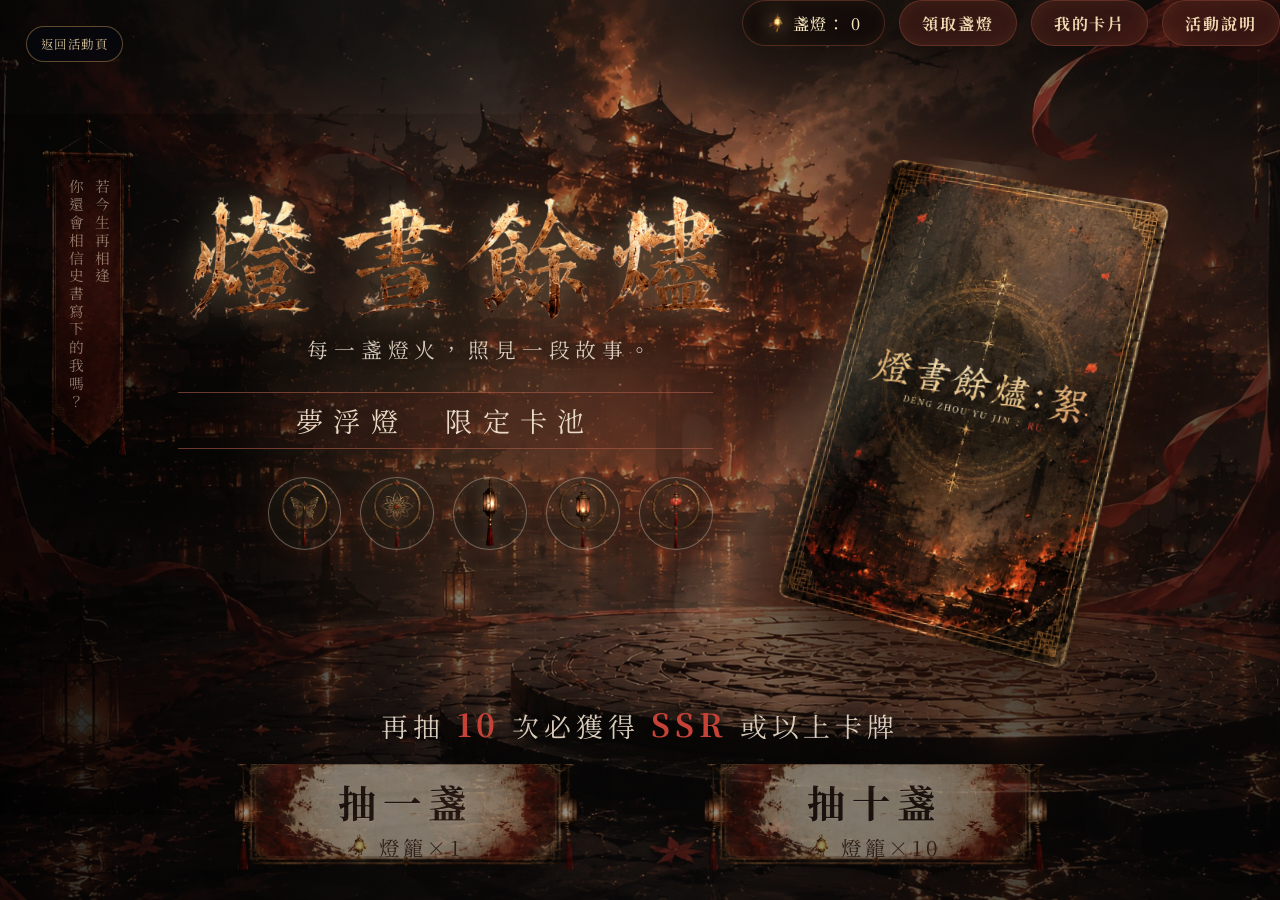
==== commit 17e4e5a0: "Update" ====
--- a/summon.html
+++ b/summon.html
@@ -7,7 +7,7 @@
   <title>限時召喚｜燈晝餘燼:絮</title>
   <link rel="icon" href="favicon.ico" type="image/x-icon">
   <link rel="prefetch" href="assets/bg_loading.webp" as="image">
-  <link rel="preload" href="assets/bg_summon.webp" as="image" fetchpriority="high">
+  <link rel="preload" href="assets/card_interface/background.webp" as="image" media="(min-width: 901px)" fetchpriority="high">
   <link rel="preload" href="assets/card_interface/background＿mobile.webp" as="image" media="(max-width: 900px)" fetchpriority="high">
   <link rel="preload" href="assets/cardbg.webp" as="image">
   <link rel="preload" href="assets/card_interface/card.webp" as="image">
@@ -144,7 +144,7 @@
   <div class="draw-cinematic" data-cinematic hidden>
     <div class="cinematic-backdrop"></div>
     <div class="cinematic-stage">
-      <video class="cinematic-effect-video" data-cinematic-video muted playsinline preload="auto"></video>
+      <video class="cinematic-effect-video" data-cinematic-video playsinline preload="metadata" disablepictureinpicture controlslist="nodownload noplaybackrate noremoteplayback"></video>
       <div class="cinematic-sigil" aria-hidden="true">
         <span class="sigil-ring ring-one"></span>
         <span class="sigil-ring ring-two"></span>
--- a/summon.css
+++ b/summon.css
@@ -644,7 +644,6 @@
   min-height: 0;
   padding: 14px 14px 18px;
   overflow: hidden;
-  border: 1px solid rgba(239, 228, 207, 0.16);
   background:
     radial-gradient(circle at 50% 18%, var(--card-glow), transparent 46%),
     linear-gradient(160deg, rgba(18, 12, 9, 0.96), rgba(4, 4, 4, 0.96));
@@ -663,7 +662,9 @@
 .card-art {
   position: relative;
   z-index: 1;
-  display: grid;
+  display: flex;
+  align-items: center;
+  justify-content: center;
   place-items: center;
   width: 100%;
   aspect-ratio: 4/6;
@@ -679,7 +680,7 @@
   display: block;
   width: 100%;
   height: 100%;
-  object-fit: contain;
+  object-fit: cover;
   filter: drop-shadow(0 0 14px var(--card-glow));
 }
 
@@ -794,6 +795,10 @@
   display: grid;
   place-items: center;
   padding: 24px;
+}
+
+.gem-burst {
+  z-index: 340;
 }
 
 .gem-burst-backdrop,
@@ -1891,7 +1896,7 @@
   gap: 6px;
   padding: 6px;
   border-color: rgba(55, 39, 29, 0.28);
-  border-radius: 6px;
+  border-radius: 16px;
   background: rgba(24, 22, 23, 0.92);
   box-shadow: 0 10px 22px rgba(0, 0, 0, 0.24), 0 0 18px var(--card-glow);
 }
@@ -2051,7 +2056,7 @@
   .summon-layout {
     width: 100%;
     min-height: 100svh;
-    padding: 18px 14px 30px;
+    /* padding: 18px 14px 30px; */
     border-left: 0;
     border-right: 0;
   }
@@ -2281,7 +2286,7 @@
   height: 100%;
   min-height: 0;
   max-height: 100%;
-  padding: clamp(18px, 3vw, 42px) clamp(18px, 3vw, 42px) clamp(34px, 4.4vw, 68px);
+/*   padding: clamp(18px, 3vw, 42px) clamp(18px, 3vw, 42px) clamp(34px, 4.4vw, 68px); */
   overflow: hidden;
   background: transparent;
 }
@@ -2445,8 +2450,9 @@
 }
 
 .pool-icons img {
-  width: 70%;
-  height: 70%;
+  width: 100%;
+  height: 100%;
+  aspect-ratio: 1;
   object-fit: contain;
   filter: sepia(0.2) brightness(1.06) drop-shadow(0 0 8px rgba(233, 211, 176, 0.28));
 }
@@ -2622,7 +2628,7 @@
   position: relative;
   z-index: 1;
   width: min(620px, 100%);
-  max-height: min(82svh, 760px);
+  max-height: min(90svh, 90vh);
   overflow: auto;
   padding: clamp(24px, 4vw, 42px);
   color: rgba(238, 222, 198, 0.94);
@@ -2843,7 +2849,7 @@
   }
 
   .summon-layout {
-    padding: clamp(8px, 2.4vw, 14px) 14px clamp(10px, 2.8vw, 18px);
+    /* padding: clamp(8px, 2.4vw, 14px) 14px clamp(10px, 2.8vw, 18px); */
     min-height: 0;
     max-height: 100%;
     overflow: hidden;
@@ -2959,64 +2965,64 @@
 
 /* Rarity-specific summon cinematics */
 .draw-cinematic {
-  --summon-main: 246, 194, 81;
-  --summon-second: 255, 224, 150;
-  --summon-accent: 255, 235, 180;
+  --summon-main: 238, 190, 94;
+  --summon-second: 255, 223, 150;
+  --summon-accent: 255, 241, 203;
   --summon-flare: 0.32;
   --summon-particle: 0.42;
   --summon-ring-speed: 9s;
 }
 
 .draw-cinematic.theme-r {
-  --summon-main: 232, 178, 88;
-  --summon-second: 255, 225, 160;
-  --summon-accent: 255, 240, 198;
+  --summon-main: 220, 158, 74;
+  --summon-second: 248, 205, 126;
+  --summon-accent: 255, 232, 180;
   --summon-flare: 0.18;
   --summon-particle: 0.24;
   --summon-ring-speed: 13s;
 }
 
 .draw-cinematic.theme-s {
-  --summon-main: 255, 205, 76;
-  --summon-second: 255, 232, 142;
-  --summon-accent: 255, 245, 190;
+  --summon-main: 255, 202, 64;
+  --summon-second: 255, 226, 126;
+  --summon-accent: 255, 244, 196;
   --summon-flare: 0.3;
   --summon-particle: 0.38;
   --summon-ring-speed: 10s;
 }
 
 .draw-cinematic.theme-sr {
-  --summon-main: 65, 226, 174;
-  --summon-second: 78, 214, 230;
-  --summon-accent: 191, 255, 226;
+  --summon-main: 72, 224, 185;
+  --summon-second: 84, 202, 224;
+  --summon-accent: 199, 255, 234;
   --summon-flare: 0.38;
   --summon-particle: 0.46;
   --summon-ring-speed: 7s;
 }
 
 .draw-cinematic.theme-ssr {
-  --summon-main: 255, 76, 42;
-  --summon-second: 255, 165, 62;
-  --summon-accent: 255, 220, 126;
+  --summon-main: 255, 82, 36;
+  --summon-second: 255, 152, 54;
+  --summon-accent: 255, 214, 112;
   --summon-flare: 0.58;
   --summon-particle: 0.68;
   --summon-ring-speed: 5.5s;
 }
 
 .draw-cinematic.theme-ur {
-  --summon-main: 170, 112, 255;
-  --summon-second: 235, 238, 255;
-  --summon-accent: 255, 236, 174;
+  --summon-main: 178, 122, 255;
+  --summon-second: 232, 235, 255;
+  --summon-accent: 255, 226, 166;
   --summon-flare: 0.62;
   --summon-particle: 0.76;
   --summon-ring-speed: 4.8s;
 }
 
 .draw-cinematic.theme-usr {
-  --summon-main: 255, 248, 215;
-  --summon-second: 255, 70, 44;
-  --summon-accent: 255, 213, 96;
-  --summon-flare: 0.86;
+  --summon-main: 255, 224, 82;
+  --summon-second: 255, 246, 198;
+  --summon-accent: 255, 255, 238;
+  --summon-flare: 0.98;
   --summon-particle: 0.95;
   --summon-ring-speed: 3.8s;
 }
@@ -3183,6 +3189,25 @@
   visibility: hidden;
 }
 
+.draw-cinematic.is-video-phase.is-buffering-video .cinematic-stage p {
+  position: absolute;
+  left: 50%;
+  bottom: clamp(44px, 8vh, 88px);
+  z-index: 4;
+  margin: 0;
+  opacity: 1;
+  visibility: visible;
+  transform: translateX(-50%);
+  color: rgba(255, 238, 190, 0.92);
+  font-size: clamp(0.88rem, 2.8vw, 1.15rem);
+  letter-spacing: 0.18em;
+  text-align: center;
+  text-shadow:
+    0 0 18px rgba(255, 179, 74, 0.72),
+    0 0 36px rgba(0, 0, 0, 0.8);
+  animation: cinematic-buffer-text 1080ms ease-in-out infinite;
+}
+
 .draw-cinematic.is-video-phase .cinematic-stage::before,
 .draw-cinematic.is-video-phase .cinematic-stage::after {
   opacity: 0;
@@ -3244,9 +3269,10 @@
 
 .draw-cinematic .cinematic-final-card-inner {
   display: block;
-  width: clamp(210px, 25vw, 350px);
+  width: clamp(300px, 38vw, 500px);
+  max-width: min(86vw, 54svh);
   min-height: 0;
-  aspect-ratio: 2 / 3;
+  aspect-ratio: 3 / 4;
   padding: 0;
   overflow: visible;
   border: 0;
@@ -3275,9 +3301,9 @@
 
 .electric-border {
   position: absolute;
-  inset: -9px;
+  inset: -12px;
   z-index: 8;
-  border-radius: 28px;
+  border-radius: 30px;
   pointer-events: none;
   opacity: 0;
   filter:
@@ -3291,30 +3317,32 @@
 .electric-edge {
   position: absolute;
   display: block;
+  overflow: hidden;
   --edge-transform: translateZ(0);
   background:
-    linear-gradient(90deg, transparent, rgba(var(--summon-accent), 0.88) 8%, rgba(var(--summon-main), 1) 42%, rgba(255, 255, 240, 0.98) 50%, rgba(var(--summon-second), 0.92) 58%, rgba(var(--summon-main), 0.82) 88%, transparent),
-    repeating-linear-gradient(90deg, transparent 0 7px, rgba(255, 255, 255, 0.86) 8px 9px, transparent 10px 18px);
-  background-size: 100% 100%, 44px 100%;
-  animation: electric-edge-run 620ms linear infinite, electric-edge-jitter 720ms steps(4, end) infinite;
+    linear-gradient(90deg, transparent, rgba(var(--summon-accent), 0.18) 18%, rgba(var(--summon-main), 0.42) 50%, rgba(var(--summon-second), 0.18) 82%, transparent);
+  animation: electric-edge-jitter 880ms steps(4, end) infinite;
 }
 
 .electric-edge::before,
 .electric-edge::after {
   content: "";
   position: absolute;
-  background: rgba(var(--summon-accent), 0.96);
+  background:
+    linear-gradient(90deg, transparent, rgba(var(--summon-accent), 0.72) 12%, rgba(255, 255, 245, 1) 48%, rgba(var(--summon-main), 0.9) 68%, transparent);
   box-shadow:
-    0 0 8px rgba(var(--summon-accent), 0.94),
-    0 0 18px rgba(var(--summon-main), 0.7);
-  opacity: 0.92;
+    0 0 8px rgba(var(--summon-accent), 0.98),
+    0 0 20px rgba(var(--summon-main), 0.84),
+    0 0 38px rgba(var(--summon-second), 0.38);
+  opacity: 0.96;
+  filter: blur(0.2px);
 }
 
 .electric-edge-top,
 .electric-edge-bottom {
-  left: 16px;
-  right: 16px;
-  height: 11px;
+  left: 18px;
+  right: 18px;
+  height: 13px;
   transform-origin: center;
   clip-path: polygon(0 44%, 5% 18%, 11% 38%, 17% 28%, 24% 50%, 31% 30%, 36% 56%, 43% 26%, 50% 40%, 56% 8%, 62% 54%, 69% 32%, 74% 48%, 82% 24%, 90% 38%, 96% 20%, 100% 46%, 100% 74%, 94% 62%, 86% 80%, 77% 58%, 70% 76%, 63% 60%, 57% 88%, 50% 64%, 43% 78%, 35% 58%, 29% 84%, 22% 62%, 14% 78%, 7% 58%, 0 72%);
 }
@@ -3330,13 +3358,11 @@
 
 .electric-edge-right,
 .electric-edge-left {
-  top: 16px;
-  bottom: 16px;
-  width: 11px;
-  background:
-    linear-gradient(180deg, transparent, rgba(var(--summon-accent), 0.88) 8%, rgba(var(--summon-main), 1) 42%, rgba(255, 255, 240, 0.98) 50%, rgba(var(--summon-second), 0.92) 58%, rgba(var(--summon-main), 0.82) 88%, transparent),
-    repeating-linear-gradient(180deg, transparent 0 7px, rgba(255, 255, 255, 0.86) 8px 9px, transparent 10px 18px);
-  background-size: 100% 100%, 100% 44px;
+  top: 18px;
+  bottom: 18px;
+  width: 13px;
+  background:
+    linear-gradient(180deg, transparent, rgba(var(--summon-accent), 0.18) 18%, rgba(var(--summon-main), 0.42) 50%, rgba(var(--summon-second), 0.18) 82%, transparent);
   clip-path: polygon(42% 0, 70% 5%, 48% 12%, 74% 20%, 40% 28%, 62% 35%, 36% 43%, 78% 51%, 44% 58%, 66% 66%, 32% 75%, 70% 83%, 42% 91%, 58% 100%, 26% 100%, 40% 91%, 18% 82%, 40% 74%, 16% 65%, 36% 57%, 10% 49%, 34% 42%, 18% 34%, 38% 25%, 14% 16%, 34% 8%, 20% 0);
 }
 
@@ -3350,53 +3376,60 @@
 }
 
 .electric-edge-top::before {
-  width: 17%;
-  height: 2px;
-  left: 8%;
-  top: 8px;
-  transform: rotate(-11deg);
+  width: 34%;
+  height: 100%;
+  left: -38%;
+  top: 0;
+  animation: electric-arc-horizontal 2100ms cubic-bezier(0.45, 0, 0.2, 1) infinite;
 }
 
 .electric-edge-top::after {
-  width: 11%;
-  height: 2px;
-  right: 22%;
-  top: 1px;
-  transform: rotate(16deg);
+  width: 18%;
+  height: 100%;
+  left: -28%;
+  top: 0;
+  opacity: 0.64;
+  animation: electric-arc-horizontal 2100ms cubic-bezier(0.45, 0, 0.2, 1) 360ms infinite;
 }
 
 .electric-edge-bottom::before {
-  width: 16%;
-  height: 2px;
-  left: 18%;
-  bottom: 3px;
-  transform: rotate(9deg);
+  width: 34%;
+  height: 100%;
+  right: -38%;
+  bottom: 0;
+  animation: electric-arc-horizontal-reverse 2100ms cubic-bezier(0.45, 0, 0.2, 1) 1060ms infinite;
 }
 
 .electric-edge-bottom::after {
-  width: 12%;
-  height: 2px;
-  right: 10%;
-  bottom: 7px;
-  transform: rotate(-13deg);
+  width: 18%;
+  height: 100%;
+  right: -28%;
+  bottom: 0;
+  opacity: 0.64;
+  animation: electric-arc-horizontal-reverse 2100ms cubic-bezier(0.45, 0, 0.2, 1) 1380ms infinite;
 }
 
 .electric-edge-right::before,
 .electric-edge-left::before {
-  width: 2px;
-  height: 16%;
-  top: 12%;
-  left: 8px;
-  transform: rotate(10deg);
+  width: 100%;
+  height: 34%;
+  top: -38%;
+  left: 0;
+  background:
+    linear-gradient(180deg, transparent, rgba(var(--summon-accent), 0.72) 12%, rgba(255, 255, 245, 1) 48%, rgba(var(--summon-main), 0.9) 68%, transparent);
+  animation: electric-arc-vertical 2100ms cubic-bezier(0.45, 0, 0.2, 1) 540ms infinite;
 }
 
 .electric-edge-right::after,
 .electric-edge-left::after {
-  width: 2px;
-  height: 13%;
-  bottom: 17%;
-  left: 2px;
-  transform: rotate(-12deg);
+  width: 100%;
+  height: 18%;
+  top: -28%;
+  left: 0;
+  opacity: 0.64;
+  background:
+    linear-gradient(180deg, transparent, rgba(var(--summon-accent), 0.72) 12%, rgba(255, 255, 245, 1) 48%, rgba(var(--summon-main), 0.9) 68%, transparent);
+  animation: electric-arc-vertical 2100ms cubic-bezier(0.45, 0, 0.2, 1) 820ms infinite;
 }
 
 .cinematic-card-side {
@@ -3455,7 +3488,7 @@
 .cinematic-card-front img {
   width: 100%;
   height: 100%;
-  object-fit: cover;
+  object-fit: contain;
 }
 
 .cinematic-card-back img {
@@ -3463,9 +3496,8 @@
 }
 
 .cinematic-card-front {
-  grid-template-rows: 1fr auto auto;
-  align-items: end;
-  padding: 12px 12px 18px;
+  place-items: center;
+  padding: 0;
   background:
     radial-gradient(circle at 50% 24%, var(--card-glow), transparent 42%),
     linear-gradient(180deg, rgba(8, 7, 10, 0.08), rgba(3, 3, 6, 0.88)),
@@ -3478,7 +3510,7 @@
   inset: 0;
   z-index: 0;
   object-fit: contain;
-  padding: 10px;
+  padding: 0;
   filter: drop-shadow(0 0 20px var(--card-glow));
 }
 
@@ -3603,6 +3635,91 @@
     repeating-linear-gradient(180deg, transparent 0 6px, rgba(255, 255, 255, 0.96) 7px 9px, transparent 10px 17px);
 }
 
+.draw-cinematic .cinematic-sigil,
+.draw-cinematic .cinematic-stage::before,
+.draw-cinematic .cinematic-stage::after {
+  display: none;
+}
+
+.draw-cinematic.theme-r .cinematic-card-side {
+  box-shadow:
+    0 0 28px rgba(220, 158, 74, 0.24),
+    0 0 12px rgba(255, 232, 180, 0.22),
+    inset 0 0 20px rgba(255, 223, 168, 0.08);
+}
+
+.draw-cinematic.theme-s .cinematic-card-side {
+  box-shadow:
+    0 0 54px rgba(255, 202, 64, 0.44),
+    0 0 24px rgba(255, 244, 196, 0.3),
+    inset 0 0 30px rgba(255, 226, 126, 0.12);
+}
+
+.draw-cinematic.theme-sr .cinematic-card-side {
+  box-shadow:
+    0 0 68px rgba(72, 224, 185, 0.48),
+    0 0 36px rgba(84, 202, 224, 0.32),
+    inset 0 0 32px rgba(199, 255, 234, 0.14);
+}
+
+.draw-cinematic.theme-ssr .cinematic-card-side {
+  box-shadow:
+    0 0 92px rgba(255, 82, 36, 0.66),
+    0 0 46px rgba(255, 152, 54, 0.46),
+    inset 0 0 40px rgba(255, 214, 112, 0.18);
+}
+
+.draw-cinematic.theme-ur .cinematic-card-side {
+  box-shadow:
+    0 0 104px rgba(178, 122, 255, 0.7),
+    0 0 54px rgba(232, 235, 255, 0.44),
+    inset 0 0 42px rgba(255, 226, 166, 0.18);
+}
+
+.draw-cinematic.theme-usr .cinematic-card-side {
+  box-shadow:
+    0 0 150px rgba(255, 224, 82, 0.92),
+    0 0 88px rgba(255, 246, 198, 0.78),
+    0 0 42px rgba(255, 117, 48, 0.42),
+    inset 0 0 54px rgba(255, 255, 238, 0.32);
+}
+
+.draw-cinematic.theme-usr .cinematic-card-side::before {
+  background: conic-gradient(from 0deg, #fffef2, #ffd13d, #fff4a8, #ffffff, #ffb23b, #fffef2);
+}
+
+.draw-cinematic.theme-ssr .electric-border {
+  filter:
+    drop-shadow(0 0 7px rgba(255, 214, 112, 1))
+    drop-shadow(0 0 24px rgba(255, 82, 36, 0.86))
+    drop-shadow(0 0 48px rgba(255, 152, 54, 0.5));
+}
+
+.draw-cinematic.theme-ur .electric-border {
+  filter:
+    drop-shadow(0 0 7px rgba(255, 226, 166, 1))
+    drop-shadow(0 0 24px rgba(178, 122, 255, 0.88))
+    drop-shadow(0 0 52px rgba(232, 235, 255, 0.56));
+}
+
+.draw-cinematic.theme-usr .electric-border {
+  filter:
+    drop-shadow(0 0 10px rgba(255, 255, 238, 1))
+    drop-shadow(0 0 34px rgba(255, 224, 82, 0.98))
+    drop-shadow(0 0 76px rgba(255, 178, 59, 0.72));
+}
+
+.draw-cinematic.theme-usr .electric-edge {
+  background:
+    linear-gradient(90deg, transparent, rgba(255, 254, 242, 0.24) 18%, rgba(255, 209, 61, 0.6) 50%, rgba(255, 178, 59, 0.24) 82%, transparent);
+}
+
+.draw-cinematic.theme-usr .electric-edge-right,
+.draw-cinematic.theme-usr .electric-edge-left {
+  background:
+    linear-gradient(180deg, transparent, rgba(255, 254, 242, 0.24) 18%, rgba(255, 209, 61, 0.6) 50%, rgba(255, 178, 59, 0.24) 82%, transparent);
+}
+
 @keyframes cinematic-card-aura {
   0% {
     opacity: 0;
@@ -3615,6 +3732,17 @@
   100% {
     opacity: 0.18;
     transform: scale(0.9);
+  }
+}
+
+@keyframes cinematic-buffer-text {
+  0%, 100% {
+    opacity: 0.62;
+    transform: translateX(-50%) translateY(0);
+  }
+  50% {
+    opacity: 1;
+    transform: translateX(-50%) translateY(-4px);
   }
 }
 
@@ -3688,15 +3816,15 @@
 }
 
 @keyframes electric-border-in {
-  0%, 52% {
+  0%, 18% {
     opacity: 0;
     transform: scale(0.96);
   }
-  62% {
+  30% {
     opacity: 1;
     transform: scale(1.025);
   }
-  74%, 100% {
+  46%, 100% {
     opacity: 0.9;
     transform: scale(1);
   }
@@ -3723,6 +3851,48 @@
 @keyframes electric-edge-run {
   to {
     background-position: 0 0, 44px 0;
+  }
+}
+
+@keyframes electric-arc-horizontal {
+  0% {
+    transform: translateX(0) skewX(-18deg);
+    opacity: 0;
+  }
+  12%, 68% {
+    opacity: 1;
+  }
+  100% {
+    transform: translateX(410%) skewX(-18deg);
+    opacity: 0;
+  }
+}
+
+@keyframes electric-arc-horizontal-reverse {
+  0% {
+    transform: translateX(0) skewX(18deg);
+    opacity: 0;
+  }
+  12%, 68% {
+    opacity: 1;
+  }
+  100% {
+    transform: translateX(-410%) skewX(18deg);
+    opacity: 0;
+  }
+}
+
+@keyframes electric-arc-vertical {
+  0% {
+    transform: translateY(0) skewY(-14deg);
+    opacity: 0;
+  }
+  12%, 68% {
+    opacity: 1;
+  }
+  100% {
+    transform: translateY(410%) skewY(-14deg);
+    opacity: 0;
   }
 }
 
@@ -3969,7 +4139,7 @@
     grid-template-rows: 1fr;
     width: 100%;
     height: 100%;
-    padding: clamp(16px, 3.2vw, 26px) clamp(16px, 3.2vw, 24px) clamp(22px, 4vw, 36px);
+    /* padding: clamp(16px, 3.2vw, 26px) clamp(16px, 3.2vw, 24px) clamp(22px, 4vw, 36px); */
     overflow: hidden;
   }
 
@@ -4124,12 +4294,12 @@
 
   .card-pool {
     display: grid;
-    grid-template-columns: clamp(42px, 12vw, 74px) minmax(0, 1fr) clamp(64px, 16vw, 90px);
+    grid-template-columns: clamp(42px, 12vw, 60px) minmax(0, 1fr) clamp(64px, 16vw, 90px);
     grid-template-rows: auto auto auto minmax(0, 1fr) auto auto;
     align-items: center;
     width: 100%;
     height: 100%;
-    padding: clamp(104px, 14vh, 158px) 0 0;
+    padding: clamp(80px, 10vh, 158px) 0 0;
     overflow: visible;
     text-align: center;
   }
@@ -4153,8 +4323,8 @@
   }
 
   .pool-copy h1 img {
-    width: min(640px, 80vw);
-    max-height: min(15vh, 150px);
+ /*    width: min(650px, 67vw);
+    max-height: min(15vh, 150px); */
     margin: 0 auto;
     filter: drop-shadow(0 0 16px rgba(244, 171, 78, 0.36));
   }
@@ -4407,7 +4577,7 @@
   }
 
   .pool-copy h1 img {
-    width: min(650px, 81vw);
+    width: min(650px, 50vw);
     max-height: min(14.5vh, 142px);
   }
 
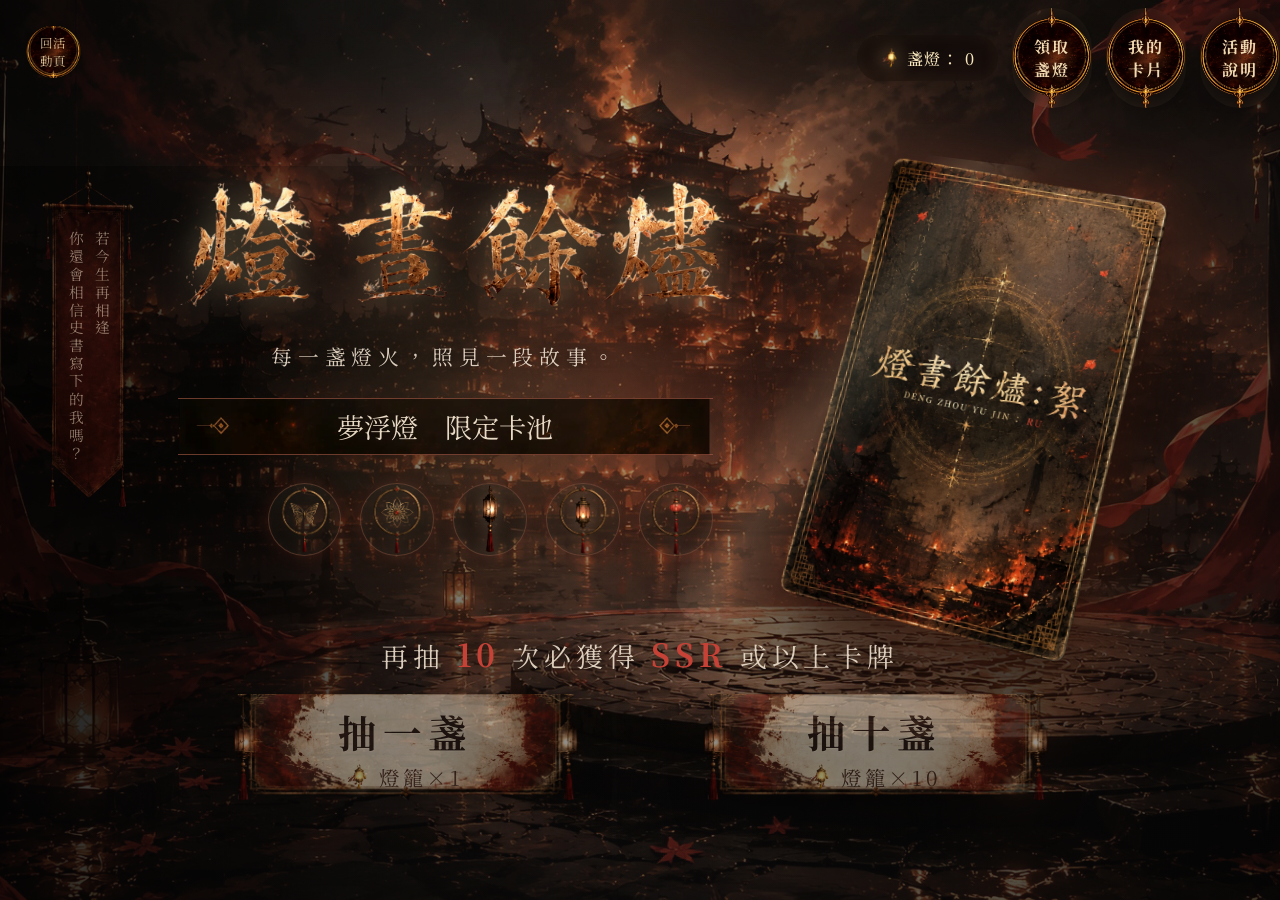
==== commit 56f466a1: "Update" ====
--- a/summon.html
+++ b/summon.html
@@ -3,8 +3,30 @@
 <head>
   <meta charset="UTF-8">
   <meta name="viewport" content="width=device-width, initial-scale=1.0">
-  <meta name="description" content="《燈晝餘燼:絮》限時抽卡活動。輸入活動序號，點燃寶石，召喚燈晝卡牌。">
-  <title>限時召喚｜燈晝餘燼:絮</title>
+  <meta name="description" content="《燈晝餘燼:絮》限時抽卡活動。輸入活動序號，點燃盞燈，召喚燈晝卡牌。">
+   <meta name="keywords" content="燈晝餘燼絮,燈晝餘燼:絮,如沐絮眠,Touchie,官方活動,虛擬角色AI對話,限時抽卡,限時召喚">
+  <meta name="author" content="如沐絮眠 x Mophy">
+    <!-- Open graph / facebook --->
+    <meta property="og:type" content="website" />
+    <meta property="og:url" content="https://mophygame.github.io/fusheng-scroll-activity/summon.html" />
+    <meta property="og:title" content="《限時召喚｜燈晝餘燼:絮》如沐絮眠 x Touchie 限時抽卡活動" />
+    <meta property="og:description" content="《限時召喚｜燈晝餘燼:絮》限時抽卡活動。輸入活動序號，點燃盞燈，召喚燈晝卡牌。" />
+    <meta property="og:image:width" content="1200" />
+    <meta property="og:image:height" content="630" />
+    <meta property="og:image:type" content="image/webp" />
+    <meta property="og:image:secure_url" content="https://mophygame.github.io/fusheng-scroll-activity/assets/metaimage_card_fb.webp" />
+    <meta property="og:image" content="https://mophygame.github.io/fusheng-scroll-activity/assets/metaimage_card_fb.webp" />
+    <meta property="og:image:alt" content="《限時召喚｜燈晝餘燼:絮》如沐絮眠 x Touchie 抽卡活動宣傳" />
+    <meta property="og:site_name" content="《限時召喚｜燈晝餘燼:絮》如沐絮眠 x Touchie 抽卡活動" />
+  <!-- twitter --->
+     <meta name="twitter:card" content="summary_large_image" />
+     <meta name="twitter:url" content="https://mophygame.github.io/fusheng-scroll-activity/summon.html" />
+     <meta name="twitter:title" content="《《限時召喚｜燈晝餘燼:絮》如沐絮眠 x Touchie 限時抽卡活動" />
+     <meta name="twitter:description" content="《限時召喚｜燈晝餘燼:絮》限時抽卡活動。輸入活動序號，點燃盞燈，召喚燈晝卡牌。" />
+     <meta name="twitter:image" content="https://mophygame.github.io/fusheng-scroll-activity/assets/metaimage_card_fb.webp" />
+     <meta name="twitter:image:alt" content="《限時召喚｜燈晝餘燼:絮》如沐絮眠 x Touchie 抽卡活動宣傳" />
+
+  <title>《限時召喚｜燈晝餘燼:絮》如沐絮眠 x Touchie 抽卡活動</title>
   <link rel="icon" href="favicon.ico" type="image/x-icon">
   <link rel="prefetch" href="assets/bg_loading.webp" as="image">
   <link rel="preload" href="assets/card_interface/background.webp" as="image" media="(min-width: 901px)" fetchpriority="high">
@@ -29,7 +51,7 @@
     </div>
   </section>
   <main class="summon-page">
-    <a class="summon-back" href="index.html">返回活動頁</a>
+    <a class="summon-back" href="index.html">回活<br/>動頁</a>
 
     <section class="summon-layout" aria-labelledby="summon-title">
       <header class="summon-header">
@@ -39,9 +61,9 @@
             <span>盞燈：</span>
             <strong data-gems>0</strong>
           </div>
-          <button class="info-pill" type="button" data-modal-open="code">領取盞燈</button>
-          <button class="info-pill" type="button" data-modal-open="cards">我的卡片</button>
-          <button class="info-pill" type="button" data-modal-open="rules">活動說明</button>
+          <button class="info-pill" type="button" data-modal-open="code">領取<br/>盞燈</button>
+          <button class="info-pill" type="button" data-modal-open="cards">我的<br/>卡片</button>
+          <button class="info-pill" type="button" data-modal-open="rules">活動<br/>說明</button>
         </div>
       </header>
 
--- a/summon.css
+++ b/summon.css
@@ -384,9 +384,6 @@
   justify-content: space-between;
   gap: 16px;
   margin: 24px 0;
-/*   padding: 18px 20px;
-  border: 1px solid rgba(215, 176, 108, 0.22);
-  background: rgba(169, 41, 34, 0.18); */
   background: url(assets/card_interface/lightbg.webp) center center;
   background-size: 90% 100%;
   background-repeat: no-repeat;
@@ -1542,12 +1539,19 @@
   left: clamp(14px, 2vw, 28px);
   padding: 8px 14px;
   color: rgba(246, 222, 174, 0.86);
-  border: 1px solid rgba(214, 169, 96, 0.42);
   border-radius: 999px;
-  background: rgba(5, 8, 16, 0.56);
+  border: none;
+  background: url(assets/card_interface/button_card.webp) center center;
+  background-size: cover;
+  background-repeat: no-repeat;
   backdrop-filter: blur(8px);
   font-size: 0.78rem;
   letter-spacing: 0.12em;
+}
+.summon-back:hover,.summon-back:focus,.summon-back:active{
+    background: url(assets/card_interface/button_card_hover.webp) center center;
+    background-size: cover;
+    background-repeat: no-repeat;
 }
 
 .summon-layout {
@@ -1603,7 +1607,6 @@
   margin: 0;
   padding: 0 22px;
   color: #f8e7bd;
-  border: 1px solid rgba(216, 169, 93, 0.62);
   border-radius: 999px;
   background:
     radial-gradient(circle at 20% 20%, rgba(255, 228, 168, 0.16), transparent 34%),
@@ -1914,8 +1917,9 @@
 
 .card-rarity {
   position: absolute;
-  top: 10px;
+  bottom: 41px;
   left: 10px;
+  color: #e2b86b;
   font-size: clamp(0.72rem, 1.4vw, 1rem);
   text-shadow: 0 0 12px var(--card-glow), 0 1px 3px rgba(0, 0, 0, 0.8);
 }
@@ -2310,7 +2314,17 @@
 button.info-pill {
   cursor: pointer;
   color: #f0d8b0;
-  background: rgba(65, 26, 21, 0.72);
+  /* background: rgba(65, 26, 21, 0.72); */
+  border: none;
+  background: url(assets/card_interface/button_card.webp) center center;
+  background-size: cover;
+  background-repeat: no-repeat;
+}
+@media (min-width: 900px) {
+  .summon-top-actions .info-pill {  
+    height: 100px;
+    width: 80px;
+  }
 }
 
 .card-pool {
@@ -2409,9 +2423,8 @@
 }
 
 .pool-subtitle {
-  width: fit-content;
-  margin: 0 0 28px clamp(78px, 9vw, 132px);
-  padding: 0 14px;
+  width: 100%;
+  text-align: center;
   color: rgba(239, 225, 207, 0.9);
   font-size: clamp(1rem, 1.8vw, 1.3rem);
   letter-spacing: 0.28em;
@@ -2427,9 +2440,12 @@
   color: #e8dac5;
   border-top: 1px solid rgba(176, 96, 74, 0.58);
   border-bottom: 1px solid rgba(176, 96, 74, 0.58);
-  background: linear-gradient(90deg, transparent, rgba(75, 28, 21, 0.32), transparent);
+  background: url(assets/card_interface/bg_subtitle.webp) center center;
+  background-size: cover;
+  background-repeat: no-repeat;
   font-size: clamp(1.1rem, 2.2vw, 1.7rem);
-  letter-spacing: 0.38em;
+  mask-image: linear-gradient(to right, rgb(31 24 16) 100%, rgba(0, 0, 0, 0) 10%), linear-gradient(to left, rgb(31, 24, 16) 100%, rgba(0, 0, 0, 0) 10%);
+  -webkit-mask-image: linear-gradient(to right, rgb(31 24 16) 100%, rgba(0, 0, 0, 0) 10%), linear-gradient(to left, rgb(31, 24, 16) 100%, rgba(0, 0, 0, 0) 10%);
 }
 
 .pool-icons {
@@ -2443,7 +2459,7 @@
   place-items: center;
   width: clamp(54px, 6vw, 78px);
   aspect-ratio: 1;
-  border: 1px solid rgba(220, 202, 177, 0.42);
+  border: 1px solid rgba(142,90, 69, 0.5);
   border-radius: 50%;
   background: rgba(0, 0, 0, 0.18);
   box-shadow: inset 0 0 18px rgba(255, 231, 194, 0.08), 0 0 18px rgba(145, 46, 32, 0.24);
@@ -2839,6 +2855,21 @@
 
 .summon-control-card .code-message {
   color: rgba(229, 207, 181, 0.66);
+}
+@media (min-width: 900px) {
+    .summon-layout {
+        padding-top: 8px;
+        padding-bottom: 22px;
+    }
+}
+@media (min-width: 1134px) {
+    .summon-layout {
+        padding-top: 8px;
+        padding-bottom: 70px;
+    }
+    .pool-card-preview{
+      max-width: 380px;
+    }
 }
 
 @media (max-width: 900px) {
@@ -4152,11 +4183,7 @@
     aspect-ratio: 1;
     padding: 0 10px;
     color: #f7dfb6;
-    border: 1px solid rgba(203, 139, 69, 0.78);
     border-radius: 50%;
-    background:
-      radial-gradient(circle at 50% 44%, rgba(75, 36, 20, 0.78), rgba(13, 8, 6, 0.88) 68%),
-      rgba(0, 0, 0, 0.62);
     box-shadow:
       0 0 0 1px rgba(255, 218, 143, 0.12) inset,
       0 0 22px rgba(179, 88, 32, 0.2);
@@ -4216,17 +4243,14 @@
     display: inline-flex;
     gap: 10px;
     min-width: clamp(210px, 46vw, 330px);
-    min-height: clamp(42px, 8.8vw, 60px);
+    min-height: clamp(39px, 8vw, 58px);
     padding: 0 clamp(22px, 4vw, 34px);
-    border-color: rgba(199, 135, 64, 0.58);
     border-radius: 0;
-    background:
-      linear-gradient(90deg, transparent 0 8%, rgba(11, 8, 7, 0.82) 16% 84%, transparent 92% 100%),
-      linear-gradient(180deg, rgba(54, 30, 17, 0.68), rgba(7, 5, 4, 0.8));
-    clip-path: polygon(10% 0, 90% 0, 100% 50%, 90% 100%, 10% 100%, 0 50%);
-    box-shadow:
-      0 0 0 1px rgba(255, 220, 142, 0.12) inset,
-      0 0 24px rgba(180, 89, 35, 0.2);
+    background: url(assets/card_interface/bg_title.webp) center bottom;
+    background-size: cover;
+    background-repeat: no-repeat;
+    background-position: 100% 200%;
+    align-items: center;
     transform: translateX(-50%);
     pointer-events: auto;
   }
@@ -4263,11 +4287,11 @@
     min-height: 0;
     padding: 8px;
     color: #f8dfb4;
-    border-color: rgba(205, 139, 66, 0.78);
     border-radius: 50%;
-    background:
-      radial-gradient(circle at 50% 45%, rgba(64, 31, 18, 0.84), rgba(9, 6, 5, 0.9) 70%),
-      rgba(0, 0, 0, 0.65);
+    border: none;
+    background: url(assets/card_interface/button_card.webp) center center;
+    background-size: cover;
+    background-repeat: no-repeat;
     box-shadow:
       0 0 0 1px rgba(255, 221, 151, 0.14) inset,
       0 0 20px rgba(180, 88, 35, 0.18);
@@ -4279,7 +4303,11 @@
     white-space: normal;
     pointer-events: auto;
   }
-
+  .summon-top-actions .info-pill:hover,.summon-top-actions .info-pill:focus,.summon-top-actions .info-pill:active{
+    background: url(assets/card_interface/button_card_hover.webp) center center;
+    background-size: cover;
+    background-repeat: no-repeat;
+  }
   .summon-top-actions .info-pill[data-modal-open="rules"] {
     top: max(22px, calc(env(safe-area-inset-top) + 10px));
   }
@@ -4346,12 +4374,13 @@
     grid-row: 3;
     position: relative;
     z-index: 6;
-    width: min(430px, 78vw);
+    width: min(430px, 55vw);
     margin: clamp(12px, 2vh, 22px) auto 0;
     padding: clamp(7px, 1.2vh, 12px) 12px;
     color: #f0dfc1;
-    border-color: rgba(174, 100, 52, 0.7);
-    background: linear-gradient(90deg, transparent, rgba(46, 20, 12, 0.56), transparent);
+    background: url(assets/card_interface/bg_subtitle.webp) center center;
+    background-size: cover;
+    background-repeat: no-repeat;
     font-size: clamp(1.05rem, 4.2vw, 1.55rem);
     letter-spacing: 0.24em;
   }
@@ -4414,11 +4443,6 @@
 
   .pool-icons span {
     width: clamp(48px, 13.2vw, 76px);
-    border-color: rgba(238, 220, 190, 0.5);
-    background: rgba(0, 0, 0, 0.18);
-    box-shadow:
-      inset 0 0 18px rgba(255, 232, 188, 0.08),
-      0 0 14px rgba(191, 83, 36, 0.22);
   }
 
   .pool-action-area {
@@ -4699,3 +4723,155 @@
       url("assets/card_interface/background＿mobile.webp") center top / cover no-repeat;
   }
 }
+
+@media (min-width: 480px) and (max-width: 900px) {
+  .summon-layout {
+    height: 100svh;
+    min-height: 760px;
+    overflow: hidden;
+  }
+
+  .card-pool {
+    grid-template-columns: clamp(54px, 9vw, 86px) minmax(0, 1fr) clamp(78px, 13vw, 112px);
+    grid-template-rows: auto auto auto minmax(310px, 1fr) auto auto;
+    align-content: stretch;
+    padding-top: clamp(112px, 13svh, 150px);
+  }
+
+  .pool-copy h1 img {
+    width: min(620px, 68vw);
+    max-height: clamp(92px, 13svh, 142px);
+  }
+
+  .pool-subtitle {
+    margin-top: clamp(8px, 1.2svh, 12px);
+    font-size: clamp(1rem, 2.4vw, 1.22rem);
+    letter-spacing: 0.24em;
+  }
+
+  .pool-type {
+    width: min(500px, 44vw);
+    margin-top: clamp(10px, 1.6svh, 16px);
+    padding-block: clamp(8px, 1.1svh, 11px);
+    font-size: clamp(1.16rem, 2.8vw, 1.42rem);
+    letter-spacing: 0.26em;
+  }
+
+  .pool-flag {
+    grid-row: 3 / 5;
+    align-self: center;
+    width: clamp(52px, 8vw, 72px);
+    min-height: clamp(270px, 38svh, 380px);
+    margin-top: clamp(28px, 5svh, 54px);
+  }
+
+  .pool-flag span {
+    font-size: clamp(0.94rem, 2.2vw, 1.12rem);
+  }
+
+  .pool-card-preview {
+    align-self: center;
+    width: min(58vw, 42svh, 430px);
+    max-height: 42svh;
+    margin-top: clamp(14px, 2svh, 24px);
+    transform: rotate(-8deg);
+  }
+
+  .pool-card-preview img {
+    max-height: 42svh;
+  }
+
+  .pool-icons {
+    gap: clamp(14px, 3.2vw, 26px);
+    margin-top: clamp(8px, 1.2svh, 14px);
+  }
+
+  .pool-icons span {
+    width: clamp(58px, 9.8vw, 76px);
+  }
+
+  .pool-action-area {
+    gap: clamp(10px, 1.4svh, 16px);
+    margin-top: clamp(8px, 1.2svh, 14px);
+    padding-bottom: clamp(10px, 2svh, 22px);
+  }
+
+  .pool-pity {
+    font-size: clamp(1.08rem, 2.8vw, 1.42rem);
+  }
+
+  .card-pool .summon-actions {
+    width: min(680px, 82vw);
+    gap: clamp(14px, 3vw, 24px);
+  }
+
+  .card-pool .draw-button {
+    min-height: clamp(82px, 10svh, 110px);
+  }
+
+  .card-pool .draw-button span {
+    font-size: clamp(1.46rem, 4vw, 1.92rem);
+  }
+
+  .card-pool .draw-button small {
+    font-size: clamp(0.84rem, 2.2vw, 1rem);
+  }
+}
+
+@media (min-width: 480px) and (max-width: 900px) and (max-height: 820px) {
+  .summon-layout {
+    min-height: 700px;
+  }
+
+  .card-pool {
+    grid-template-rows: auto auto auto minmax(250px, 1fr) auto auto;
+    padding-top: clamp(92px, 11svh, 126px);
+  }
+
+  .pool-copy h1 img {
+    max-height: clamp(74px, 10.5svh, 108px);
+  }
+
+  .pool-subtitle {
+    margin-top: 6px;
+    font-size: clamp(0.88rem, 2vw, 1.02rem);
+  }
+
+  .pool-type {
+    margin-top: 8px;
+    padding-block: 7px;
+    font-size: clamp(1rem, 2.3vw, 1.2rem);
+  }
+
+  .pool-card-preview {
+    width: min(52vw, 37svh, 360px);
+    max-height: 37svh;
+  }
+
+  .pool-card-preview img {
+    max-height: 37svh;
+  }
+
+  .pool-icons span {
+    width: clamp(48px, 8vw, 62px);
+  }
+
+  .pool-pity {
+    font-size: clamp(0.96rem, 2.4vw, 1.16rem);
+  }
+
+  .card-pool .draw-button {
+    min-height: clamp(70px, 9svh, 88px);
+  }
+}
+
+@media (min-width: 700px) and (max-width: 900px) and (min-height: 821px) {
+  .pool-card-preview {
+    width: min(50vw, 45svh, 470px);
+    max-height: 45svh;
+  }
+
+  .pool-card-preview img {
+    max-height: 45svh;
+  }
+}
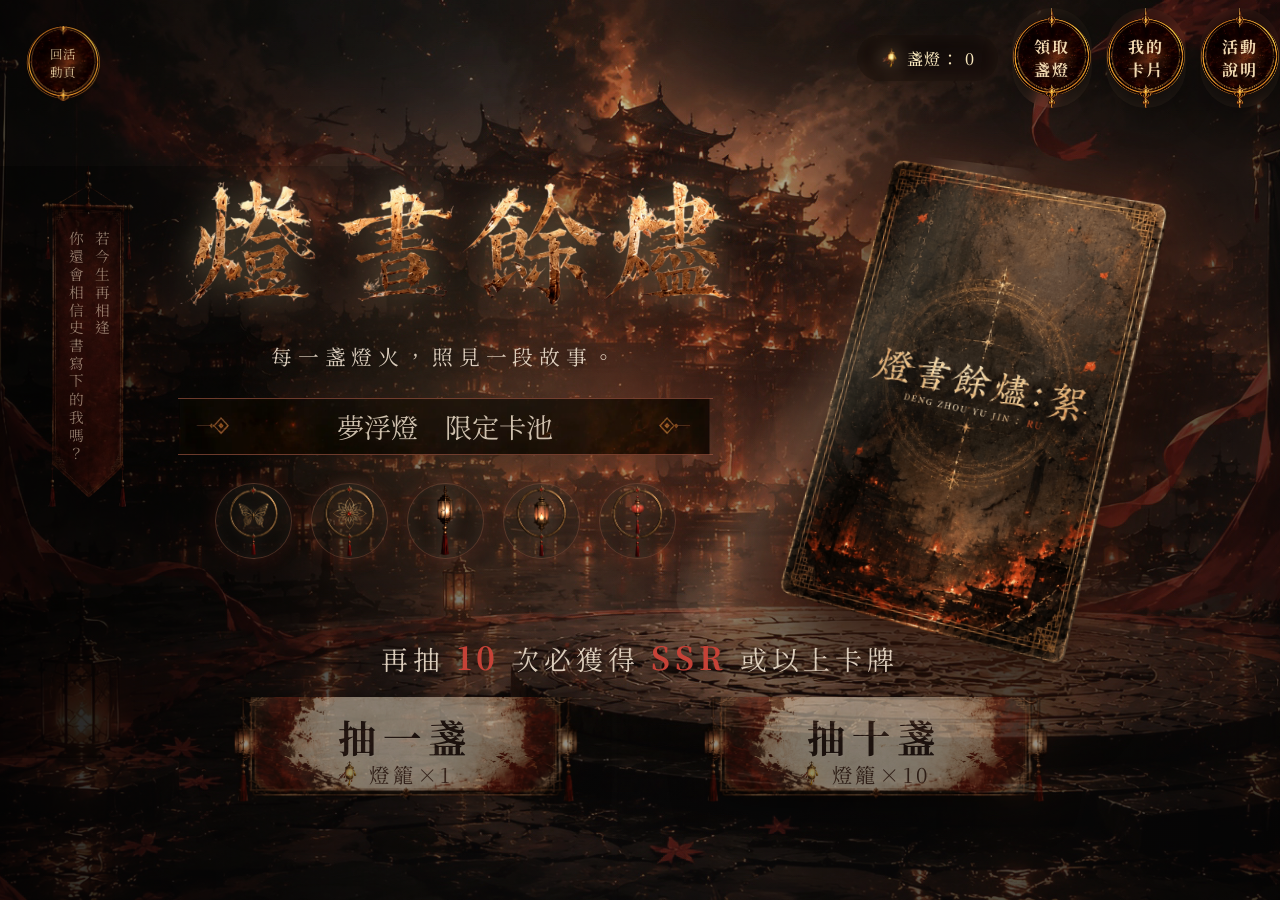
==== commit 28805cfc: "Update" ====
--- a/summon.html
+++ b/summon.html
@@ -154,12 +154,25 @@
     </div>
   </section>
 
+  <section class="card-preview-modal" data-card-preview hidden aria-label="卡片大圖預覽">
+    <button class="card-preview-backdrop" type="button" data-card-preview-close aria-label="關閉卡片大圖"></button>
+    <div class="card-preview-panel">
+      <button class="card-preview-close" type="button" data-card-preview-close aria-label="關閉">×</button>
+      <img data-card-preview-image src="" alt="">
+      <div class="card-preview-caption">
+        <strong data-card-preview-rarity></strong>
+        <span data-card-preview-name></span>
+      </div>
+    </div>
+  </section>
+
   <div class="gem-burst" data-gem-burst hidden>
     <div class="gem-burst-backdrop"></div>
     <div class="gem-burst-panel">
-      <span class="gem-core"></span>
-      <strong>+1000</strong>
-      <p>寶石注入完成</p>
+      <img src="assets/icon_light.webp" alt="">
+      <!-- <span class="gem-core"></span> -->
+      <strong data-gem-burst-amount>+1000</strong>
+      <p>盞燈注入完成</p>
     </div>
   </div>
 
--- a/summon.css
+++ b/summon.css
@@ -641,11 +641,27 @@
   min-height: 0;
   padding: 14px 14px 18px;
   overflow: hidden;
+  cursor: zoom-in;
+  color: inherit;
+  text-align: left;
+  border: 0;
   background:
     radial-gradient(circle at 50% 18%, var(--card-glow), transparent 46%),
     linear-gradient(160deg, rgba(18, 12, 9, 0.96), rgba(4, 4, 4, 0.96));
   box-shadow: inset 0 0 26px rgba(255, 255, 255, 0.06), 0 20px 44px rgba(0, 0, 0, 0.32), 0 0 28px var(--card-glow);
   animation: card-reveal 620ms cubic-bezier(0.22, 1, 0.36, 1) both;
+  transition: transform 220ms ease, box-shadow 220ms ease, filter 220ms ease;
+}
+
+.summon-card:hover,
+.summon-card:focus-visible {
+  transform: translateY(-4px);
+  filter: brightness(1.08);
+  outline: none;
+  box-shadow:
+    inset 0 0 26px rgba(255, 255, 255, 0.08),
+    0 24px 52px rgba(0, 0, 0, 0.38),
+    0 0 42px var(--card-glow);
 }
 
 .summon-card::before {
@@ -824,7 +840,12 @@
   background: rgba(8, 6, 5, 0.92);
   animation: burst-in 1500ms ease both;
 }
-
+.gem-burst-panel img{
+  width: 150px;
+  height: 150px;
+  aspect-ratio: 1;
+
+}
 .gem-core {
   width: 86px;
   height: 86px;
@@ -1547,6 +1568,11 @@
   backdrop-filter: blur(8px);
   font-size: 0.78rem;
   letter-spacing: 0.12em;
+  display: flex;
+  width: 75px;
+  height: 75px;
+  justify-content: center;
+  align-items: center;
 }
 .summon-back:hover,.summon-back:focus,.summon-back:active{
     background: url(assets/card_interface/button_card_hover.webp) center center;
@@ -1614,7 +1640,11 @@
   box-shadow: inset 0 0 18px rgba(255, 220, 150, 0.06), 0 12px 30px rgba(0, 0, 0, 0.26);
   backdrop-filter: blur(7px);
 }
-
+.summon-top-actions .info-pill:hover,.summon-top-actions .info-pill:focus,.summon-top-actions .info-pill:active{
+  background: url(assets/card_interface/button_card_hover.webp) center center;
+  background-size: cover;
+  background-repeat: no-repeat;
+}
 .gem-counter {
   gap: 6px;
 }
@@ -2435,9 +2465,7 @@
   width: 100%;
   text-align: center;
   padding: 8px;
-/*   margin: 0 0 28px clamp(54px, 8vw, 108px);
-  padding: 12px clamp(34px, 5vw, 76px); */
-  color: #e8dac5;
+  color: #e8dac5e1;
   border-top: 1px solid rgba(176, 96, 74, 0.58);
   border-bottom: 1px solid rgba(176, 96, 74, 0.58);
   background: url(assets/card_interface/bg_subtitle.webp) center center;
@@ -2451,7 +2479,7 @@
 .pool-icons {
   display: flex;
   gap: clamp(12px, 1.5vw, 20px);
-  margin-left: clamp(40px, 7vw, 94px);
+  justify-content: center;
 }
 
 .pool-icons span {
@@ -2582,10 +2610,11 @@
 
 .card-pool .draw-button small {
   gap: 12px;
-  margin-top: 8px;
   color: #4c3024;
   font-size: clamp(1rem, 1.6vw, 1.28rem);
   letter-spacing: 0.18em;
+  margin-top: 0px;
+  margin-right: 19px;
 }
 
 .card-pool .draw-button small img {
@@ -2782,6 +2811,100 @@
 }
 
 body.is-modal-open {
+  overflow: hidden;
+}
+
+.card-preview-modal[hidden] {
+  display: none;
+}
+
+.card-preview-modal {
+  position: fixed;
+  inset: 0;
+  z-index: 380;
+  display: grid;
+  place-items: center;
+  padding: max(18px, env(safe-area-inset-top)) max(18px, env(safe-area-inset-right)) max(18px, env(safe-area-inset-bottom)) max(18px, env(safe-area-inset-left));
+}
+
+.card-preview-backdrop {
+  position: absolute;
+  inset: 0;
+  cursor: zoom-out;
+  border: 0;
+  background:
+    radial-gradient(circle at 50% 45%, rgba(213, 121, 50, 0.22), transparent 34%),
+    rgba(0, 0, 0, 0.82);
+  backdrop-filter: blur(9px);
+}
+
+.card-preview-panel {
+  position: relative;
+  z-index: 1;
+  display: grid;
+  place-items: center;
+  width: min(92vw, 720px);
+  max-height: min(92svh, 92vh);
+  padding: clamp(18px, 3vw, 30px);
+  border: 1px solid rgba(226, 176, 104, 0.58);
+  background:
+    radial-gradient(circle at 50% 20%, rgba(255, 202, 111, 0.12), transparent 32%),
+    linear-gradient(160deg, rgba(27, 10, 8, 0.92), rgba(4, 4, 6, 0.96));
+  box-shadow:
+    inset 0 0 0 1px rgba(255, 231, 180, 0.08),
+    inset 0 0 80px rgba(0, 0, 0, 0.58),
+    0 30px 100px rgba(0, 0, 0, 0.72);
+  animation: summon-modal-in 220ms ease both;
+}
+
+.card-preview-panel img {
+  display: block;
+  width: auto;
+  max-width: min(84vw, 620px);
+  max-height: min(76svh, 76vh);
+  object-fit: contain;
+  filter: drop-shadow(0 0 26px rgba(243, 180, 94, 0.26));
+}
+
+.card-preview-close {
+  position: absolute;
+  top: 10px;
+  right: 12px;
+  z-index: 2;
+  width: 38px;
+  height: 38px;
+  cursor: pointer;
+  color: #f6d9aa;
+  border: 1px solid rgba(226, 176, 104, 0.52);
+  border-radius: 50%;
+  background: rgba(38, 13, 10, 0.88);
+  font-size: 1.5rem;
+  line-height: 1;
+}
+
+.card-preview-caption {
+  display: flex;
+  align-items: center;
+  justify-content: center;
+  flex-wrap: wrap;
+  gap: 8px 14px;
+  margin-top: 14px;
+  color: rgba(245, 225, 194, 0.86);
+  text-align: center;
+  letter-spacing: 0.08em;
+}
+
+.card-preview-caption strong {
+  color: #f4c96e;
+  font-size: clamp(1rem, 2.6vw, 1.3rem);
+  letter-spacing: 0.18em;
+}
+
+.card-preview-caption span {
+  font-size: clamp(0.92rem, 2.4vw, 1.12rem);
+}
+
+body.is-card-preview-open {
   overflow: hidden;
 }
 
@@ -4292,9 +4415,6 @@
     background: url(assets/card_interface/button_card.webp) center center;
     background-size: cover;
     background-repeat: no-repeat;
-    box-shadow:
-      0 0 0 1px rgba(255, 221, 151, 0.14) inset,
-      0 0 20px rgba(180, 88, 35, 0.18);
     font-size: clamp(0.82rem, 3.1vw, 1.15rem);
     font-weight: 600;
     line-height: 1.22;
@@ -4302,11 +4422,6 @@
     text-align: center;
     white-space: normal;
     pointer-events: auto;
-  }
-  .summon-top-actions .info-pill:hover,.summon-top-actions .info-pill:focus,.summon-top-actions .info-pill:active{
-    background: url(assets/card_interface/button_card_hover.webp) center center;
-    background-size: cover;
-    background-repeat: no-repeat;
   }
   .summon-top-actions .info-pill[data-modal-open="rules"] {
     top: max(22px, calc(env(safe-area-inset-top) + 10px));
@@ -4397,7 +4512,6 @@
     width: clamp(42px, 11vw, 68px);
     min-height: clamp(210px, 34vh, 350px);
     margin-top: clamp(22px, 4vh, 54px);
-    color: rgba(246, 229, 205, 0.9);
     letter-spacing: 0.18em;
     z-index: 3;
   }
@@ -4485,7 +4599,8 @@
 
   .card-pool .draw-button small {
     gap: 6px;
-    margin-top: 4px;
+    margin-top: 0px;
+    margin-right: 19px;
     font-size: clamp(0.76rem, 3.1vw, 1rem);
     letter-spacing: 0.06em;
   }
@@ -4724,6 +4839,26 @@
   }
 }
 
+@media (max-width: 640px) {
+  .card-preview-modal {
+    padding: max(12px, env(safe-area-inset-top)) max(10px, env(safe-area-inset-right)) max(12px, env(safe-area-inset-bottom)) max(10px, env(safe-area-inset-left));
+  }
+
+  .card-preview-panel {
+    width: min(94vw, 430px);
+    padding: 16px 12px 14px;
+  }
+
+  .card-preview-panel img {
+    max-width: 90vw;
+    max-height: 78svh;
+  }
+
+  .card-preview-caption {
+    margin-top: 10px;
+  }
+}
+
 @media (min-width: 480px) and (max-width: 900px) {
   .summon-layout {
     height: 100svh;
@@ -4766,7 +4901,7 @@
   }
 
   .pool-flag span {
-    font-size: clamp(0.94rem, 2.2vw, 1.12rem);
+    font-size: clamp(0.7rem, 0.8rem, 1.12rem);
   }
 
   .pool-card-preview {
